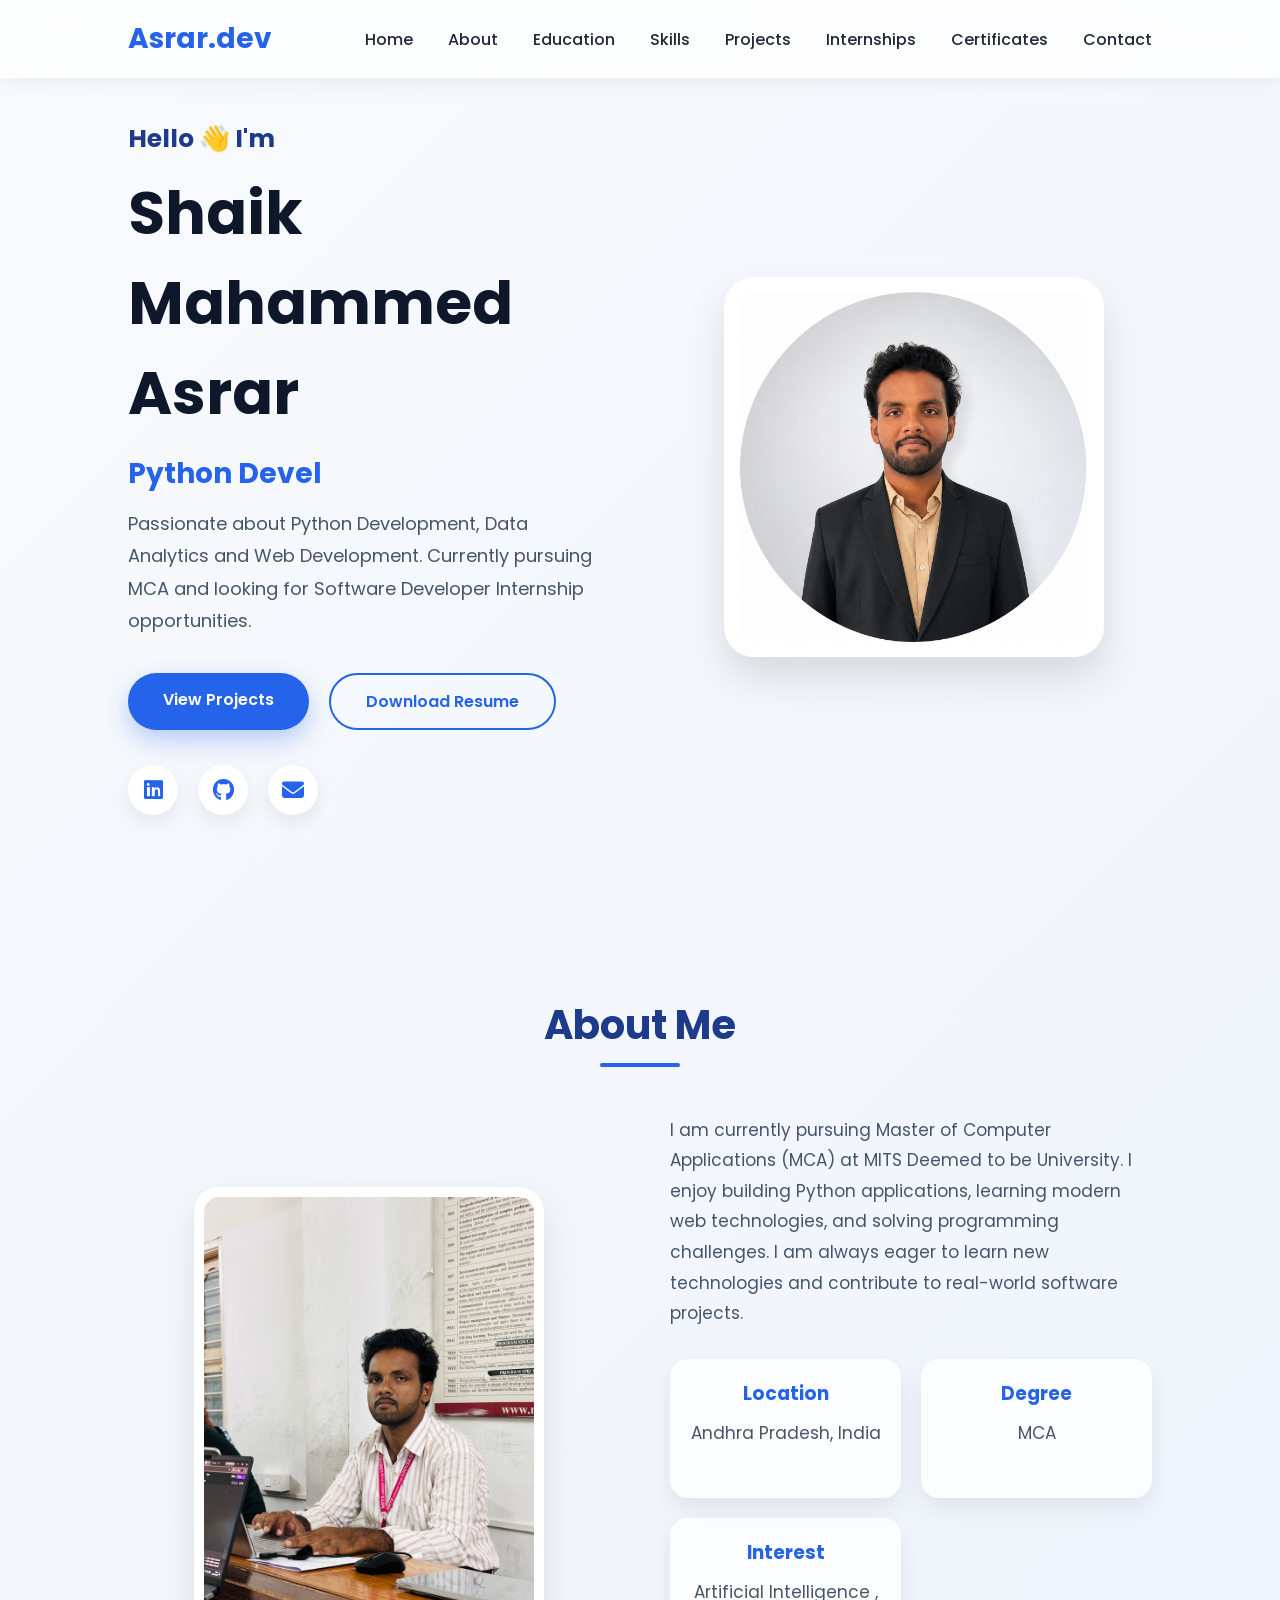
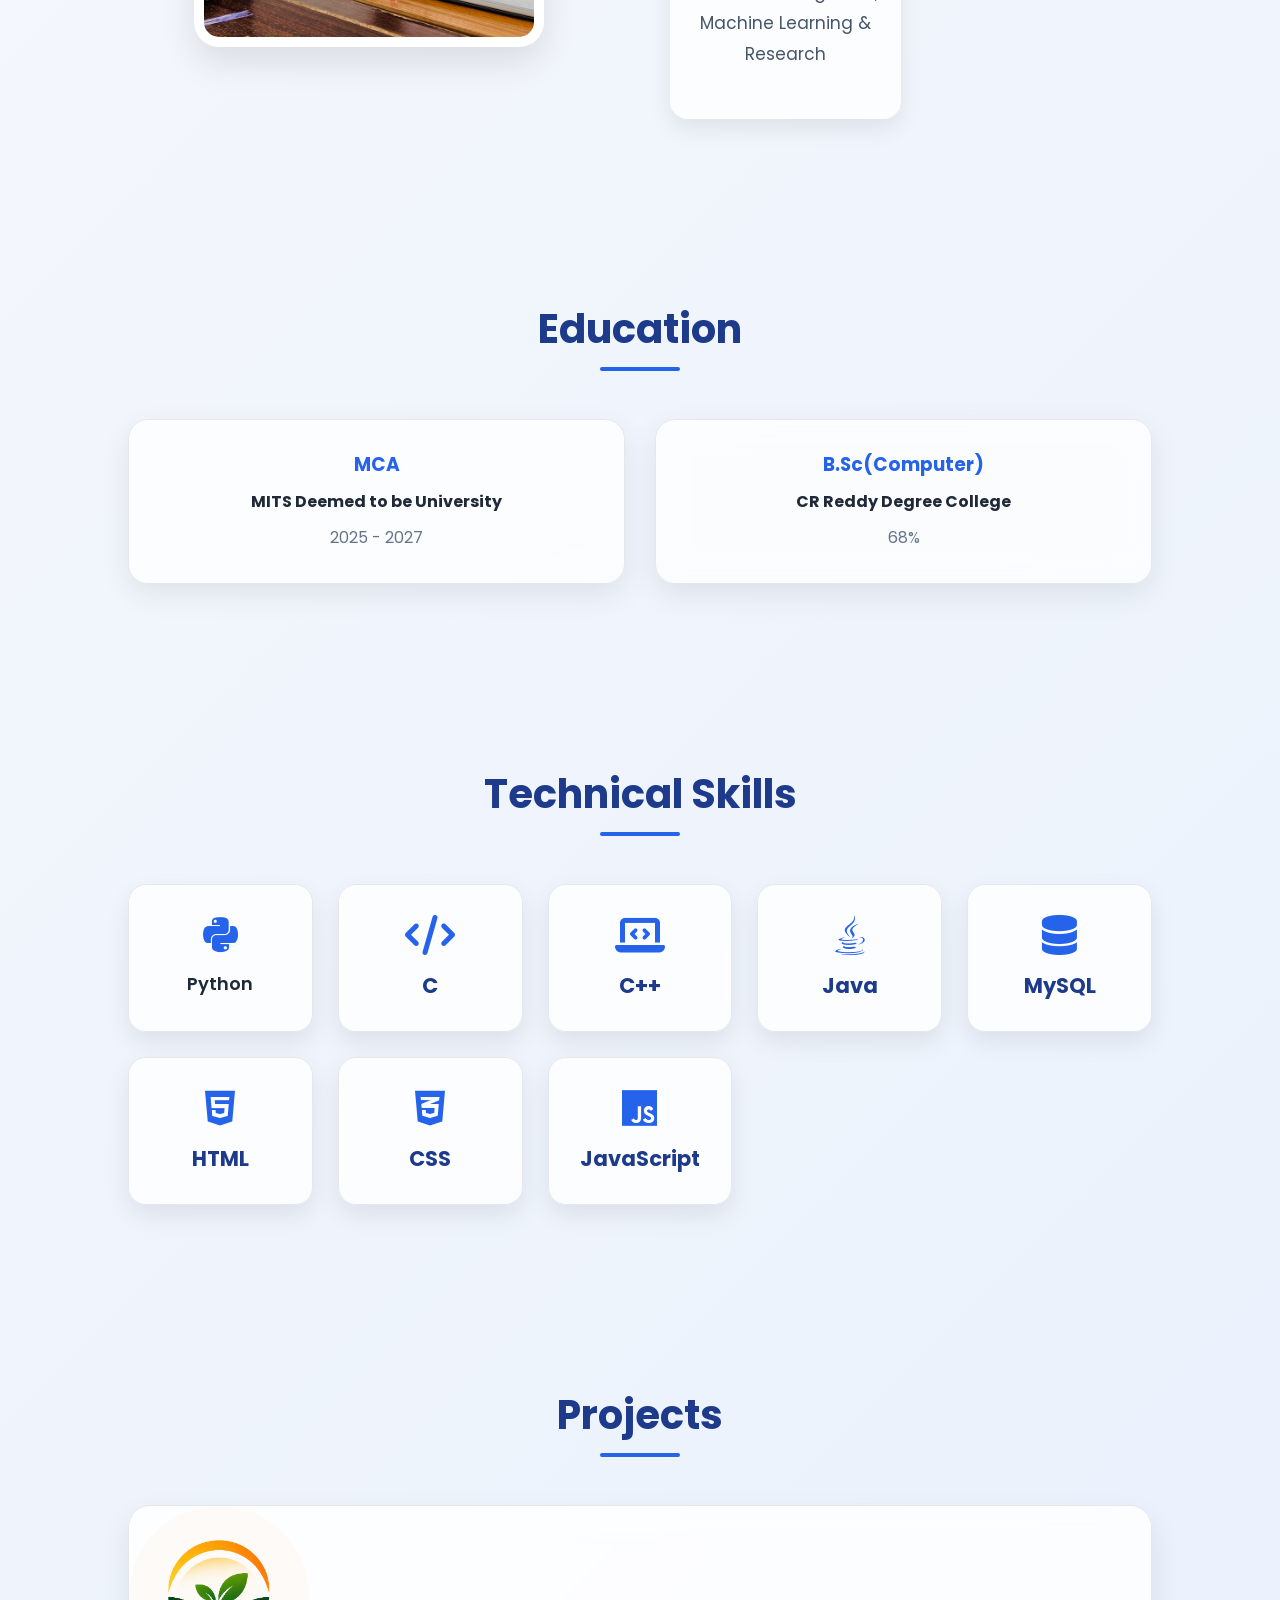
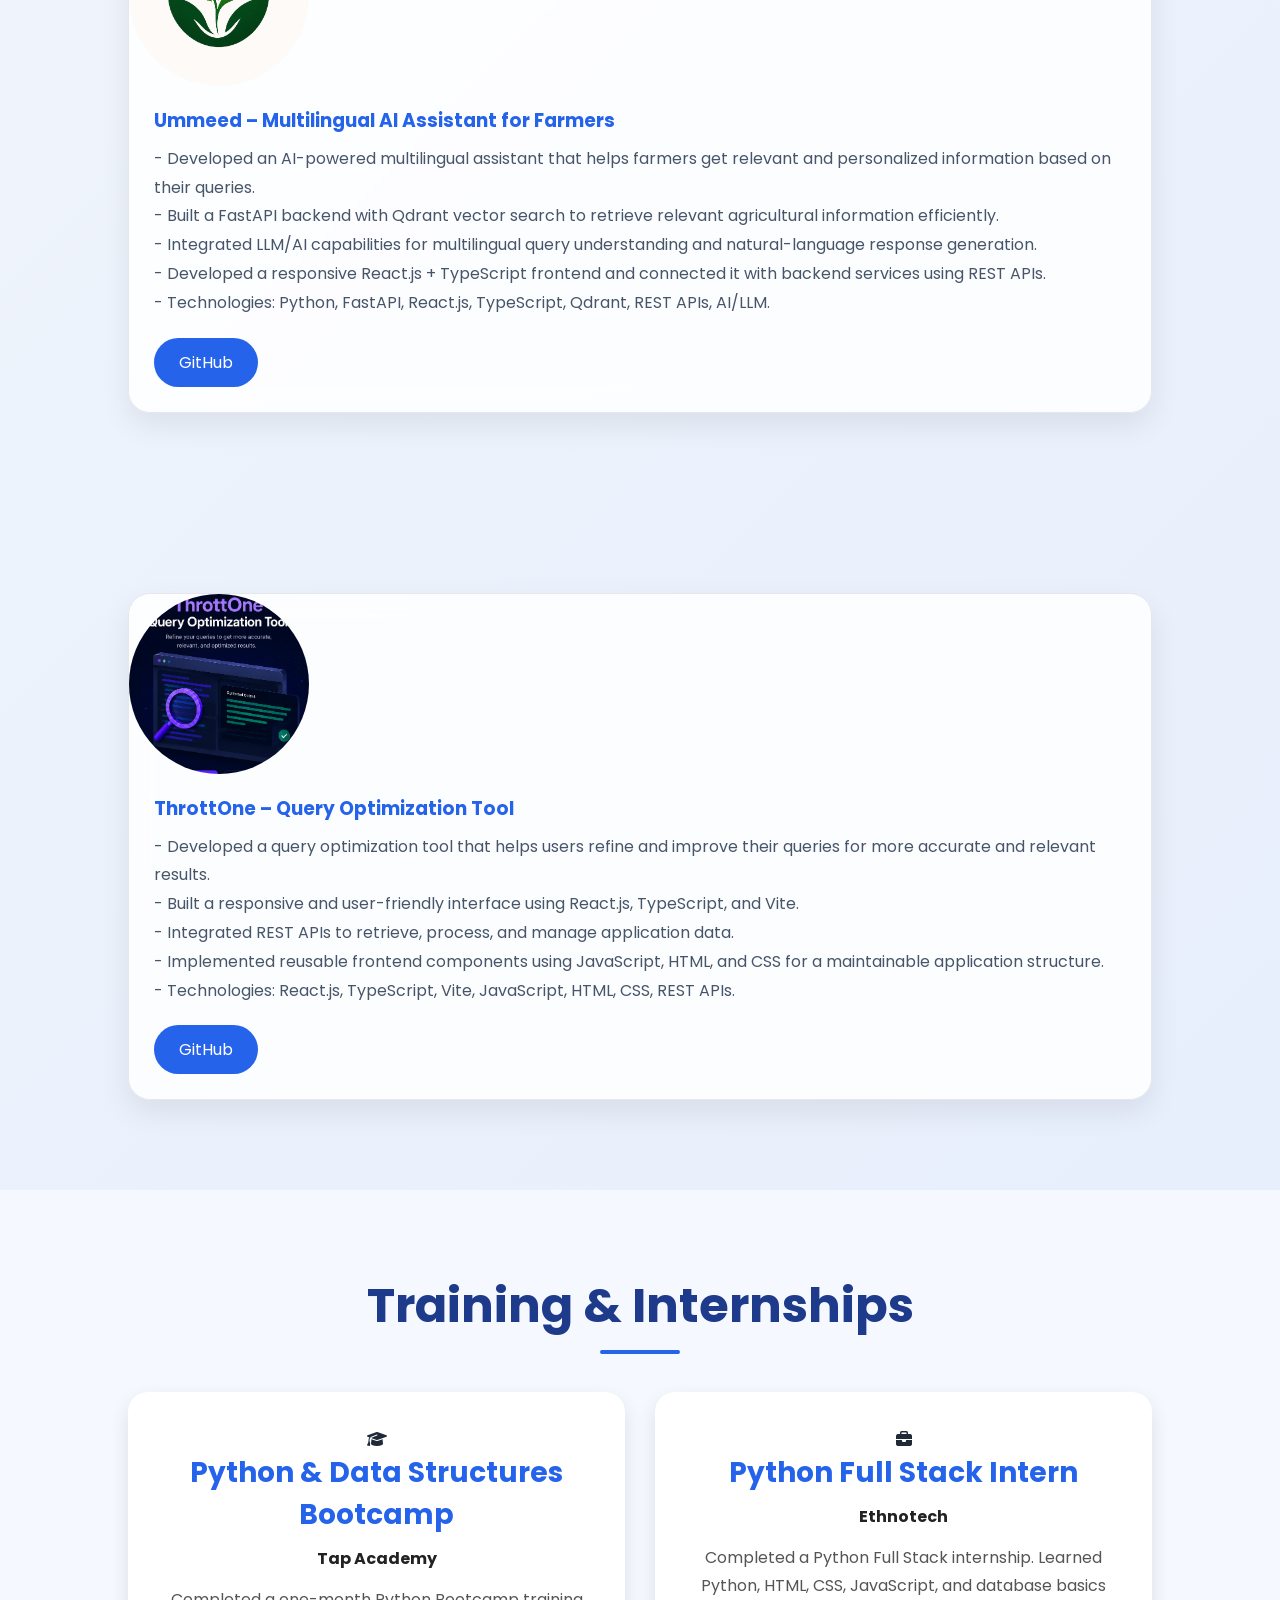
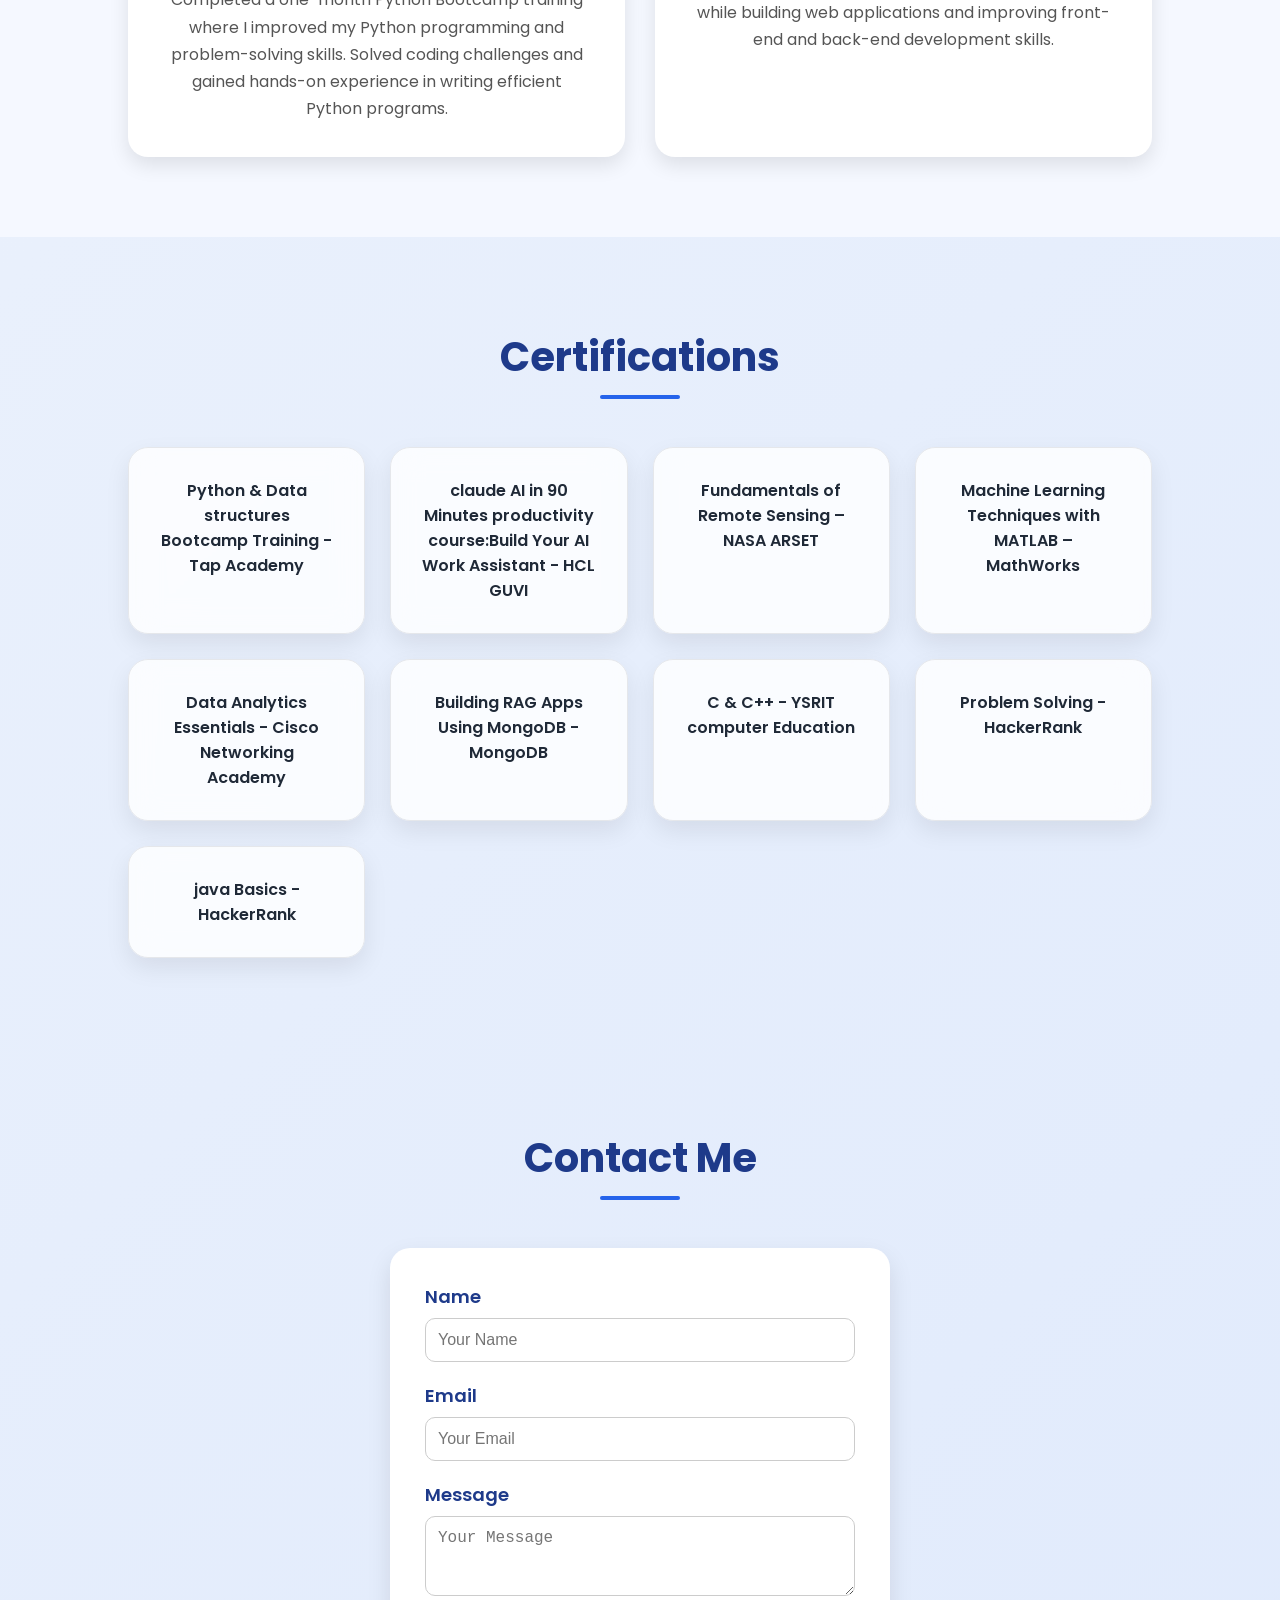
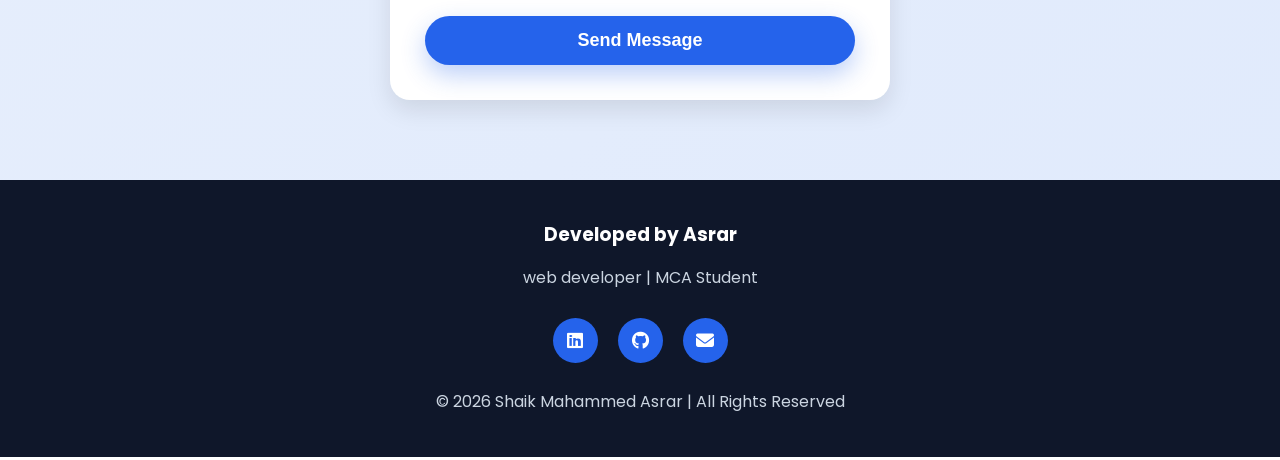
==== index.html @ 89aba40a "Update index.html" ====
<!DOCTYPE html>
<html lang="en">
<head>
    <meta charset="UTF-8">
    <meta name="viewport" content="width=device-width, initial-scale=1.0">
    <title>Shaik Mahammed Asrar | Portfolio</title>

    <!-- CSS -->
    <link rel="stylesheet" href="style.css">

    <!-- Google Font -->
    <link href="https://fonts.googleapis.com/css2?family=Poppins:wght@300;400;500;600;700&display=swap" rel="stylesheet">

    <!-- Font Awesome -->
    <link rel="stylesheet"
          href="https://cdnjs.cloudflare.com/ajax/libs/font-awesome/6.6.0/css/all.min.css">
</head>

<body>

<!-- ================= NAVBAR ================= -->

<header>
    <nav class="navbar">

        <div class="logo">
            Asrar.dev
        </div>

        <ul class="nav-links">

            <li><a href="#home">Home</a></li>

            <li><a href="#about">About</a></li>

            <li><a href="#education">Education</a></li>

            <li><a href="#skills">Skills</a></li>

            <li><a href="#projects">Projects</a></li>

            <li><a href="#Internships">Internships</a></li>

            <li><a href="#certifications">Certificates</a></li>

            <li><a href="#contact">Contact</a></li>

        </ul>

    </nav>
</header>

<!-- ================= HERO ================= -->

<section id="home" class="hero">

<div class="hero-text">

<h4>Hello 👋 I'm</h4>

<h1>Shaik Mahammed Asrar</h1>

<h3>MCA Student | Python Developer | SQL Enthusiast</h3>

<p>

Passionate about Python Development,
Data Analytics and Web Development.

Currently pursuing MCA and looking for
Software Developer Internship opportunities.

</p>

<div class="hero-btn">

<a href="#projects" class="btn">View Projects</a>

<a href="resume.pdf" class="btn2" download>Download Resume</a>

</div>

<div class="social">

<a href="https://www.linkedin.com/in/shaik-mahammed-asrar-b17859396"><i class="fab fa-linkedin"></i></a>

<a href="https://github.com/SASRAR0523"><i class="fab fa-github"></i></a>

<a href="#"><i class="fas fa-envelope"></i></a>

</div>

</div>

<div class="hero-image">

    <img src="MYIMAGE.png" alt="My Profile">

</div>

</section>

<!-- ================= ABOUT ================= -->

<section id="about">

<h2>About Me</h2>

<div class="about-container">

<div class="about-image">

<img src="IMG_2609.jpg" alt="my second image">
</div>

<div class="about-text">

<p>

I am currently pursuing Master of Computer Applications
(MCA) at MITS Deemed to be University.

I enjoy building Python applications,
learning modern web technologies,
and solving programming challenges.

I am always eager to learn new technologies
and contribute to real-world software projects.

</p>

<div class="about-details">

<div>

<h3>Location</h3>

<p>Andhra Pradesh, India</p>

</div>

<div>

<h3>Degree</h3>

<p>MCA</p>

</div>

<div>

<h3>Interest</h3>

<p>Artificial Intelligence , Machine Learning & Research</p>

</div>

</div>

</div>

</div>

</section>

<!-- ================= EDUCATION ================= -->

<section id="education">

<h2>Education</h2>

<div class="timeline">

<div class="timeline-card">

<h3>MCA</h3>

<h4>MITS Deemed to be University</h4>

<p>2025 - 2027</p>

</div>

<div class="timeline-card">

<h3>B.Sc(Computer)</h3>

<h4>CR Reddy Degree College</h4>

<p>68%</p>

</div>

</div>

</section>

<!-- ================= SKILLS ================= -->

<section id="skills">

<h2>Technical Skills</h2>

<div class="skills-container">

<div class="skill-card">
<i class="fab fa-python"></i>
Python
</div>

<div class="skill-card">
    <i class="fas fa-code"></i>
    <h3>C</h3>
</div>

<div class="skill-card">
    <i class="fas fa-laptop-code"></i>
    <h3>C++</h3>
</div>

<div class="skill-card">
    <i class="fab fa-java"></i>
    <h3>Java</h3>
</div>

<div class="skill-card">
    <i class="fas fa-database"></i>
    <h3>MySQL</h3>
</div>


<div class="skill-card">
    <i class="fab fa-html5"></i>
    <h3>HTML</h3>
</div>

<div class="skill-card">
    <i class="fab fa-css3-alt"></i>
    <h3>CSS</h3>
</div>

<div class="skill-card">
    <i class="fab fa-js"></i>
    <h3>JavaScript</h3>
</div>


</div>

</section>

<!-- ================= PROJECTS ================= -->

<section id="projects">

<h2>Projects</h2>

<div class="project-container">

<div class="project-card">

<img src="ummeed logo.png">

<h3> Ummeed – Multilingual AI Assistant for Farmers</h3>

<p>

 - Developed an AI-powered multilingual assistant that helps farmers get relevant and personalized information based on their queries. <br>
 - Built a FastAPI backend with Qdrant vector search to retrieve relevant agricultural information efficiently.<br>
 - Integrated LLM/AI capabilities for multilingual query understanding and natural-language response generation.<br>
 - Developed a responsive React.js + TypeScript frontend and connected it with backend services using REST APIs.<br>
 - Technologies:
 Python, FastAPI, React.js, TypeScript, Qdrant, REST APIs, AI/LLM.

</p>

<a href="#">GitHub</a>

</div>

</div>

</section>

<section>

<div class="project-container">

<div class="project-card">

<img src="project2.png">

<h3> ThrottOne – Query Optimization Tool</h3>

<p>

 - Developed a query optimization tool that helps users refine and improve their queries for more accurate and relevant results.<br>
 - Built a responsive and user-friendly interface using React.js, TypeScript, and Vite.<br>
 - Integrated REST APIs to retrieve, process, and manage application data.<br>
 - Implemented reusable frontend components using JavaScript, HTML, and CSS for a maintainable application structure.<br>
 - Technologies: React.js, TypeScript, Vite, JavaScript, HTML, CSS, REST APIs. 

</p>

<a href="#">GitHub</a>

</div>

</div>

</section>

<!-- ================= Internships ================= -->

<section id="internships" class="section">

    <h2>Training & Internships</h2>

    <div class="internship-container">

        <div class="internship-card">
            <i class="fas fa-graduation-cap"></i>
            <h3>Python & Data Structures Bootcamp</h3>
            <h4>Tap Academy</h4>
            <p>
                Completed a one-month Python Bootcamp training where I improved my
                Python programming and problem-solving skills. Solved coding
                challenges and gained hands-on experience in writing efficient
                Python programs.
            </p>
        </div>

        <div class="internship-card">
            <i class="fas fa-briefcase"></i>
            <h3>Python Full Stack Intern</h3>
            <h4>Ethnotech</h4>
            <p>Completed a Python Full Stack internship. Learned Python,
                HTML, CSS, JavaScript, and database basics while building web
                applications and improving front-end and back-end development
                skills.
            </p>
        </div>

    </div>

</section>

<!-- ================= CERTIFICATES ================= -->

<section id="certifications">

<h2>Certifications</h2>

<div class="certificate-container">

<div class="certificate-card">

Python & Data structures Bootcamp Training - Tap Academy

</div>

<div class="certificate-card">

claude AI in 90 Minutes productivity course:Build Your AI Work Assistant - HCL GUVI

</div>

<div class="certificate-card">

Fundamentals of Remote Sensing – NASA ARSET

</div>

<div class="certificate-card">

Machine Learning Techniques with MATLAB – MathWorks 

</div>

<div class="certificate-card">

Data Analytics Essentials  - Cisco Networking Academy 

</div>

<div class="certificate-card">

Building RAG Apps Using MongoDB - MongoDB

</div>

<div class="certificate-card">

C & C++ - YSRIT computer Education

</div>

<div class="certificate-card">

Problem Solving - HackerRank

</div>

<div class="certificate-card">

java Basics - HackerRank

</div>

</div>

</section>

<!-- ================= CONTACT ================= -->

<section id="contact" class="section">

    <h2>Contact Me</h2>

    <div class="contact-container">

        <form class="contact-form">

            <div class="input-group">
                <label for="name">Name</label>
                <input type="text" id="name" placeholder="Your Name">
            </div>

            <div class="input-group">
                <label for="email">Email</label>
                <input type="email" id="email" placeholder="Your Email">
            </div>

            <div class="input-group">
                <label for="message">Message</label>
                <textarea id="message" rows="3" placeholder="Your Message"></textarea>
            </div>

            <button type="submit" class="btn">Send Message</button>

        </form>

    </div>

</section>

<!-- ================= FOOTER ================= -->

<footer>

<h3>Developed by Asrar</h3>

<p>

web developer | MCA Student

</p>

<div class="footer-social">

<a href="#"><i class="fab fa-linkedin"></i></a>

<a href="#"><i class="fab fa-github"></i></a>

<a href="#"><i class="fas fa-envelope"></i></a>

</div>

<p>

© 2026 All Rights Reserved.

</p>

</footer>

<script src="script.js"></script>

</body>
</html>
---- style.css ----
/* ===================================
   GOOGLE FONT
=================================== */

@import url('https://fonts.googleapis.com/css2?family=Poppins:wght@300;400;500;600;700;800&display=swap');

/* ===================================
   RESET
=================================== */

*{
    margin:0;
    padding:0;
    box-sizing:border-box;
    scroll-behavior:smooth;
}

html{
    scroll-behavior:smooth;
}

body{
    font-family:'Poppins',sans-serif;
    background:linear-gradient(135deg,#F8FAFC,#E0EAFC);
    color:#1F2937;
    overflow-x:hidden;
}

/* Scrollbar */

::-webkit-scrollbar{
    width:10px;
}

::-webkit-scrollbar-track{
    background:#E2E8F0;
}

::-webkit-scrollbar-thumb{
    background:#2563EB;
    border-radius:20px;
}

::-webkit-scrollbar-thumb:hover{
    background:#1D4ED8;
}

/* ===================================
   COMMON
=================================== */

section{
    padding:90px 10%;
}

h1,h2,h3,h4{
    color:#1E3A8A;
}

h2{
    font-size:40px;
    text-align:center;
    margin-bottom:60px;
    position:relative;
}

h2::after{
    content:"";
    width:80px;
    height:4px;
    background:#2563EB;
    position:absolute;
    left:50%;
    transform:translateX(-50%);
    bottom:-12px;
    border-radius:10px;
}

p{
    color:#475569;
    line-height:1.8;
}

img{
    width:100%;
    display:block;
}

/* ===================================
   NAVBAR
=================================== */

header{
    position:fixed;
    top:0;
    width:100%;
    z-index:999;
    backdrop-filter:blur(20px);
    background:rgba(255,255,255,.75);
    box-shadow:0 5px 20px rgba(0,0,0,.05);
}

.navbar{

    display:flex;
    justify-content:space-between;
    align-items:center;
    padding:18px 10%;
}

.logo{

    font-size:28px;
    font-weight:700;
    color:#2563EB;
    cursor:pointer;
}

.nav-links{

    display:flex;
    list-style:none;
    gap:35px;
}

.nav-links li a{

    text-decoration:none;
    color:#1F2937;
    font-weight:500;
    transition:.3s;
    position:relative;
}

.nav-links li a:hover{

    color:#2563EB;
}

.nav-links li a::after{

    content:"";
    position:absolute;
    left:0;
    bottom:-5px;

    width:0%;
    height:2px;

    background:#2563EB;

    transition:.3s;
}

.nav-links li a:hover::after{

    width:100%;
}

/* ===================================
 HERO SECTION
=================================== */

.hero{

    min-height:100vh;

    display:flex;

    justify-content:space-between;

    align-items:center;

    gap:70px;

    padding-top:120px;
    
}

/* LEFT */

.hero-text{

    flex:1;
}

.hero-text h4{

    font-size:25px;

    margin-bottom:10px;
}

.hero-text h1{

    font-size:60px;

    margin-bottom:15px;

    color:#0F172A;
}

.hero-text h3{

    color:#2563EB;

    margin-bottom:25px;

    font-size:28px;

    position: fixed;
    
}

.hero-text p{

    font-size:18px;

    margin-bottom:35px;

    max-width:600px;

    margin-top: 70px;
}

/* BUTTONS */

.hero-btn{

    display:flex;

    gap:20px;

    margin-bottom:35px;
}

.btn{

    display:inline-block;

    padding:14px 35px;

    background:#2563EB;

    color:white;

    text-decoration:none;

    border-radius:50px;

    font-weight:600;

    transition:.3s;

    box-shadow:0 10px 25px rgba(37,99,235,.30);
}

.btn:hover{

    background:#1D4ED8;

    transform:translateY(-4px);
}

.btn2{

    display:inline-block;

    padding:14px 35px;

    border-radius:50px;

    text-decoration:none;

    color:#2563EB;

    border:2px solid #2563EB;

    transition:.3s;

    font-weight:600;
}

.btn2:hover{

    background:#2563EB;

    color:white;
}

/* SOCIAL ICONS */

.social{

    display:flex;

    gap:20px;
}

.social a{

    width:50px;

    height:50px;

    border-radius:50%;

    display:flex;

    justify-content:center;

    align-items:center;

    background:white;

    color:#2563EB;

    text-decoration:none;

    font-size:22px;

    transition:.3s;

    box-shadow:0 8px 20px rgba(0,0,0,.08);
}

.social a:hover{

    background:#2563EB;

    color:white;

    transform:translateY(-6px);
}

/* ===================================
 HERO IMAGE
=================================== */

.hero-image{

    flex:1;

    display:flex;

    justify-content:center;
}

.hero-image img{

    width:380px;

    border-radius:30px;

    background:white;

    padding:15px;

    box-shadow:0 20px 40px rgba(0,0,0,.12);

    transition:.4s;
}

.hero-image img:hover{

    transform:scale(1.03);
}

/* Floating animation */

@keyframes float{

0%{

transform:translateY(0px);
}

50%{

transform:translateY(-15px);
}

100%{

transform:translateY(0px);
}

}

.hero-image img{

animation:float 4s ease-in-out infinite;
}

/* ===================================
 GLASS CARD
=================================== */

.glass{

background:rgba(255,255,255,.65);

backdrop-filter:blur(20px);

border:1px solid rgba(255,255,255,.4);

border-radius:20px;

box-shadow:0 10px 30px rgba(0,0,0,.08);
}

/* ===================================
 ANIMATION
=================================== */

.fade-up{

opacity:0;

transform:translateY(40px);

transition:1s;
}

.fade-up.show{

opacity:1;

transform:translateY(0);
}

/* ===================================
   ABOUT SECTION
=================================== */

.about-container{
    display:flex;
    justify-content:center;
    align-items:center;
    gap:60px;
    flex-wrap:wrap;
}

.about-image{
    flex:1;
    display:flex;
    justify-content:center;
}

.about-image img{
    width:350px;
    border-radius:25px;
    padding:10px;
    background:#fff;
    box-shadow:0 15px 35px rgba(0,0,0,.10);
    transition:.4s;
}

.about-image img:hover{
    transform:scale(1.05);
}

.about-text{
    flex:1;
}

.about-text p{
    font-size:17px;
    margin-bottom:30px;
}

.about-details{
    display:grid;
    grid-template-columns:repeat(auto-fit,minmax(180px,1fr));
    gap:20px;
}

.about-details div{
    background:rgba(255,255,255,.75);
    backdrop-filter:blur(15px);
    padding:20px;
    border-radius:18px;
    text-align:center;
    box-shadow:0 10px 25px rgba(0,0,0,.08);
}

.about-details h3{
    color:#2563EB;
    margin-bottom:10px;
}

/* ===================================
   EDUCATION
=================================== */

.timeline{
    display:grid;
    grid-template-columns:repeat(auto-fit,minmax(280px,1fr));
    gap:30px;
}

.timeline-card{
    background:rgba(255,255,255,.75);
    backdrop-filter:blur(15px);
    border-radius:20px;
    padding:30px;
    text-align:center;
    border:1px solid #E5E7EB;
    box-shadow:0 10px 30px rgba(0,0,0,.08);
    transition:.4s;
}

.timeline-card:hover{
    transform:translateY(-10px);
    box-shadow:0 18px 40px rgba(37,99,235,.20);
}

.timeline-card h3{
    color:#2563EB;
    margin-bottom:10px;
}

.timeline-card h4{
    margin-bottom:10px;
    color:#1F2937;
}

.timeline-card p{
    color:#64748B;
}

/* ===================================
   SKILLS
=================================== */
/* 
.skills-container{
    display:grid;
    grid-template-columns:repeat(auto-fit,minmax(170px,1fr));
    gap:25px;
}

.skill-card{
    background:rgba(255,255,255,.80);
    backdrop-filter:blur(10px);
    border-radius:18px;
    padding:30px 20px;
    text-align:center;
    font-size:18px;
    font-weight:600;
    color:#1F2937;
    border:1px solid #E5E7EB;
    box-shadow:0 10px 25px rgba(0,0,0,.08);
    transition:.35s;
    cursor:pointer;
}

.skill-card i{
    font-size:40px;
    color:#2563EB;
    margin-bottom:15px;
    display:block;
}

.skill-card:hover{
    transform:translateY(-10px);
    background:#2563EB;
    color:#fff;
    box-shadow:0 18px 40px rgba(37,99,235,.30);
}

.skill-card:hover i{
    color:#fff;
} */

.skills-container {
    display: grid;
    grid-template-columns: repeat(auto-fit, minmax(170px, 1fr));
    gap: 25px;
}

.skill-card {
    background: rgba(255, 255, 255, 0.80);
    backdrop-filter: blur(10px);
    border-radius: 18px;
    padding: 30px 20px;
    text-align: center;
    font-size: 18px;
    font-weight: 600;
    color: #1F2937;
    border: 1px solid #E5E7EB;
    box-shadow: 0 10px 25px rgba(0, 0, 0, 0.08);
    transition: 0.35s;
    cursor: pointer;
}

.skill-card i {
    font-size: 40px;
    color: #2563EB;
    margin-bottom: 15px;
    display: block;
}

.skill-card:hover {
    transform: translateY(-10px);
    background: #FFFFFF;
    color: #1F2937;
    box-shadow: 0 18px 40px rgba(0, 0, 0, 0.15);
}

.skill-card:hover i {
    color: #2563EB;
}

/* ===================================
   PROJECTS
=================================== */

.project-container{
    display:grid;
    grid-template-columns:repeat(auto-fit,minmax(340px,1fr));
    gap:35px;
}

.project-card{
    background:rgba(255,255,255,.85);
    backdrop-filter:blur(15px);
    border-radius:22px;
    overflow:hidden;
    border:1px solid #E5E7EB;
    box-shadow:0 12px 30px rgba(0,0,0,.08);
    transition:.4s;
}

/* .project-card {
    display: flex;
    align-items: center;
    gap: 20px;
} */

.project-card:hover{
    transform:translateY(-12px);
    box-shadow:0 20px 45px rgba(37,99,235,.22);
}
/* 
.project-card img{
     order: 2;
    width: 120px;
    height: 100px;
    object-fit: cover;
    border-radius: 50px;} */

.project-card img {
    width: 180px;
    height: 180px;
    object-fit: cover;
    border-radius: 50%;
}

.project-card h3{
    color:#2563EB;
    padding:20px 25px 10px;
}

.project-card p{
    padding:0 25px 20px;
    color:#475569;
}

.project-card a{
    display:inline-block;
    margin:0 25px 25px;
    padding:12px 25px;
    text-decoration:none;
    background:#2563EB;
    color:#fff;
    border-radius:50px;
    transition:.3s;
}

.project-card a:hover{
    background:#1D4ED8;
}

/* ===================================
   SECTION ANIMATION
=================================== */

.about-container,
.timeline,
.skills-container,
.project-container{
    animation:fadeIn 1s ease;
}

@keyframes fadeIn{
    from{
        opacity:0;
        transform:translateY(30px);
    }
    to{
        opacity:1;
        transform:translateY(0);
    }
}

/* ===================================
   CERTIFICATIONS
=================================== */
/* 
.certificate-container{
    display:grid;
    grid-template-columns:repeat(auto-fit,minmax(220px,1fr));
    gap:25px;
}

.certificate-card{
    background:rgba(255,255,255,.80);
    backdrop-filter:blur(15px);
    border:1px solid #E5E7EB;
    border-radius:20px;
    padding:30px;
    text-align:center;
    font-weight:600;
    color:#1F2937;
    box-shadow:0 10px 25px rgba(0,0,0,.08);
    transition:.35s;
}

.certificate-card:hover{
    transform:translateY(-10px);
    color:#fff;
    box-shadow:0 18px 40px rgba(37,99,235,.25);
} */

.certificate-container {
    display: grid;
    grid-template-columns: repeat(auto-fit, minmax(220px, 1fr));
    gap: 25px;
}

.certificate-card {
    background: rgba(255, 255, 255, 0.80);
    backdrop-filter: blur(15px);
    border: 1px solid #E5E7EB;
    border-radius: 20px;
    padding: 30px;
    text-align: center;
    font-weight: 600;
    color: #1F2937;
    box-shadow: 0 10px 25px rgba(0, 0, 0, 0.08);
    transition: 0.35s;
}

.certificate-card:hover {
    transform: translateY(-10px);
    background: #FFFFFF;
    color: #1F2937;
    box-shadow: 0 18px 40px rgba(0, 0, 0, 0.15);
}


/* ===================================
   ACHIEVEMENTS
=================================== */

/* Internship Section */

#internships{
    padding:80px 10%;
    background:#f5f8ff;
}

#internships h2{
    text-align:center;
    font-size:48px;
    color:#1e3a8a;
    margin-bottom:50px;
}

.internship-container{
    display:flex;
    justify-content:space-between;
    gap:30px;
    flex-wrap:wrap;
}

.internship-card{
    flex:1;
    min-width:350px;
    background:#fff;
    padding:35px;
    border-radius:20px;
    text-align:center;
    box-shadow:0 8px 20px rgba(0,0,0,.1);
    transition:.3s;
}

.internship-card:hover{
    transform:translateY(-10px);
    box-shadow:0 15px 30px rgba(37,99,235,.25);
}

.internship-card h3{
    color:#2563eb;
    font-size:28px;
    margin-bottom:10px;
}

.internship-card h4{
    color:#222;
    margin-bottom:15px;
}

.internship-card p{
    color:#555;
    line-height:1.7;
}

/* ===================================
   CONTACT
=================================== */

/* Contact Section */

#contact{
    padding:80px 10%;
}

.contact-container{
    display:flex;
    justify-content:center;
    align-items:center;
}

.contact-form{
    width:100%;
    max-width:500px;
    background:#ffffff;
    padding:35px;
    border-radius:20px;
    box-shadow:0 10px 25px rgba(0,0,0,.1);
}

.input-group{
    display:flex;
    flex-direction:column;
    margin-bottom:20px;
}

.input-group label{
    font-size:18px;
    font-weight:600;
    margin-bottom:8px;
    color:#1e3a8a;
}

.input-group input,
.input-group textarea{
    width:100%;
    padding:12px;
    border:1px solid #ccc;
    border-radius:10px;
    font-size:16px;
    outline:none;
}

.input-group input:focus,
.input-group textarea:focus{
    border-color:#2563eb;
}

.contact-form .btn{
    width:100%;
    padding:14px;
    border:none;
    border-radius:30px;
    background:#2563eb;
    color:#fff;
    font-size:18px;
    cursor:pointer;
    transition:.3s;
}

.contact-form .btn:hover{
    background:#1d4ed8;
}

/* ===================================
   FOOTER
=================================== */

footer{
    background:#0F172A;
    color:white;
    text-align:center;
    padding:40px 20px;
}

footer h3{
    color:#fff;
    margin-bottom:15px;
}

footer p{
    color:#CBD5E1;
}

.footer-social{
    margin:25px 0;
}

.footer-social a{
    display:inline-flex;
    justify-content:center;
    align-items:center;
    width:45px;
    height:45px;
    margin:0 8px;
    border-radius:50%;
    background:#2563EB;
    color:#fff;
    text-decoration:none;
    font-size:18px;
    transition:.3s;
}

.footer-social a:hover{
    background:#fff;
    color:#2563EB;
    transform:translateY(-5px);
}

/* ===================================
   SCROLL TO TOP
=================================== */

.top-btn{
    position:fixed;
    bottom:30px;
    right:30px;
    width:50px;
    height:50px;
    background:#2563EB;
    color:#fff;
    border-radius:50%;
    display:flex;
    justify-content:center;
    align-items:center;
    text-decoration:none;
    font-size:20px;
    box-shadow:0 10px 25px rgba(37,99,235,.25);
    transition:.3s;
}

.top-btn:hover{
    background:#1D4ED8;
    transform:translateY(-5px);
}

/* ===================================
   ANIMATIONS
=================================== */

/* @keyframes fadeUp{
    from{
        opacity:0;
        transform:translateY(40px);
    }
    to{
        opacity:1;
        transform:translateY(0);
    }
}

section{
    animation:fadeUp 1s ease;
} */

/* ===================================
   RESPONSIVE
=================================== */

@media(max-width:992px){

.hero{
    flex-direction:column-reverse;
    text-align:center;
}

.hero-text h1{
    font-size:48px;
}

.hero-image img{
    width:320px;
}

.hero-btn{
    justify-content:center;
}

.social{
    justify-content:center;
}

.about-container{
    flex-direction:column;
}

}

@media(max-width:768px){

.navbar{
    flex-direction:column;
    gap:20px;
}

.nav-links{
    flex-wrap:wrap;
    justify-content:center;
    gap:18px;
}

section{
    padding:70px 7%;
}

h2{
    font-size:32px;
}

.hero-text h1{
    font-size:40px;
}

.hero-text h3{
    font-size:22px;
}

.hero-text p{
    font-size:16px;
}

.project-container,
.skills-container,
.timeline,
.certificate-container,
.achievement-container{
    grid-template-columns:1fr;
}

}

@media(max-width:480px){

.hero-image img{
    width:250px;
}

.hero-btn{
    flex-direction:column;
}

.btn,
.btn2{
    width:100%;
    text-align:center;
}

.logo{
    font-size:22px;
}

.nav-links{
    gap:12px;
}

}

/* ===================================
   SELECTION
=================================== */

::selection{
    background:#2563EB;
    color:white;
}
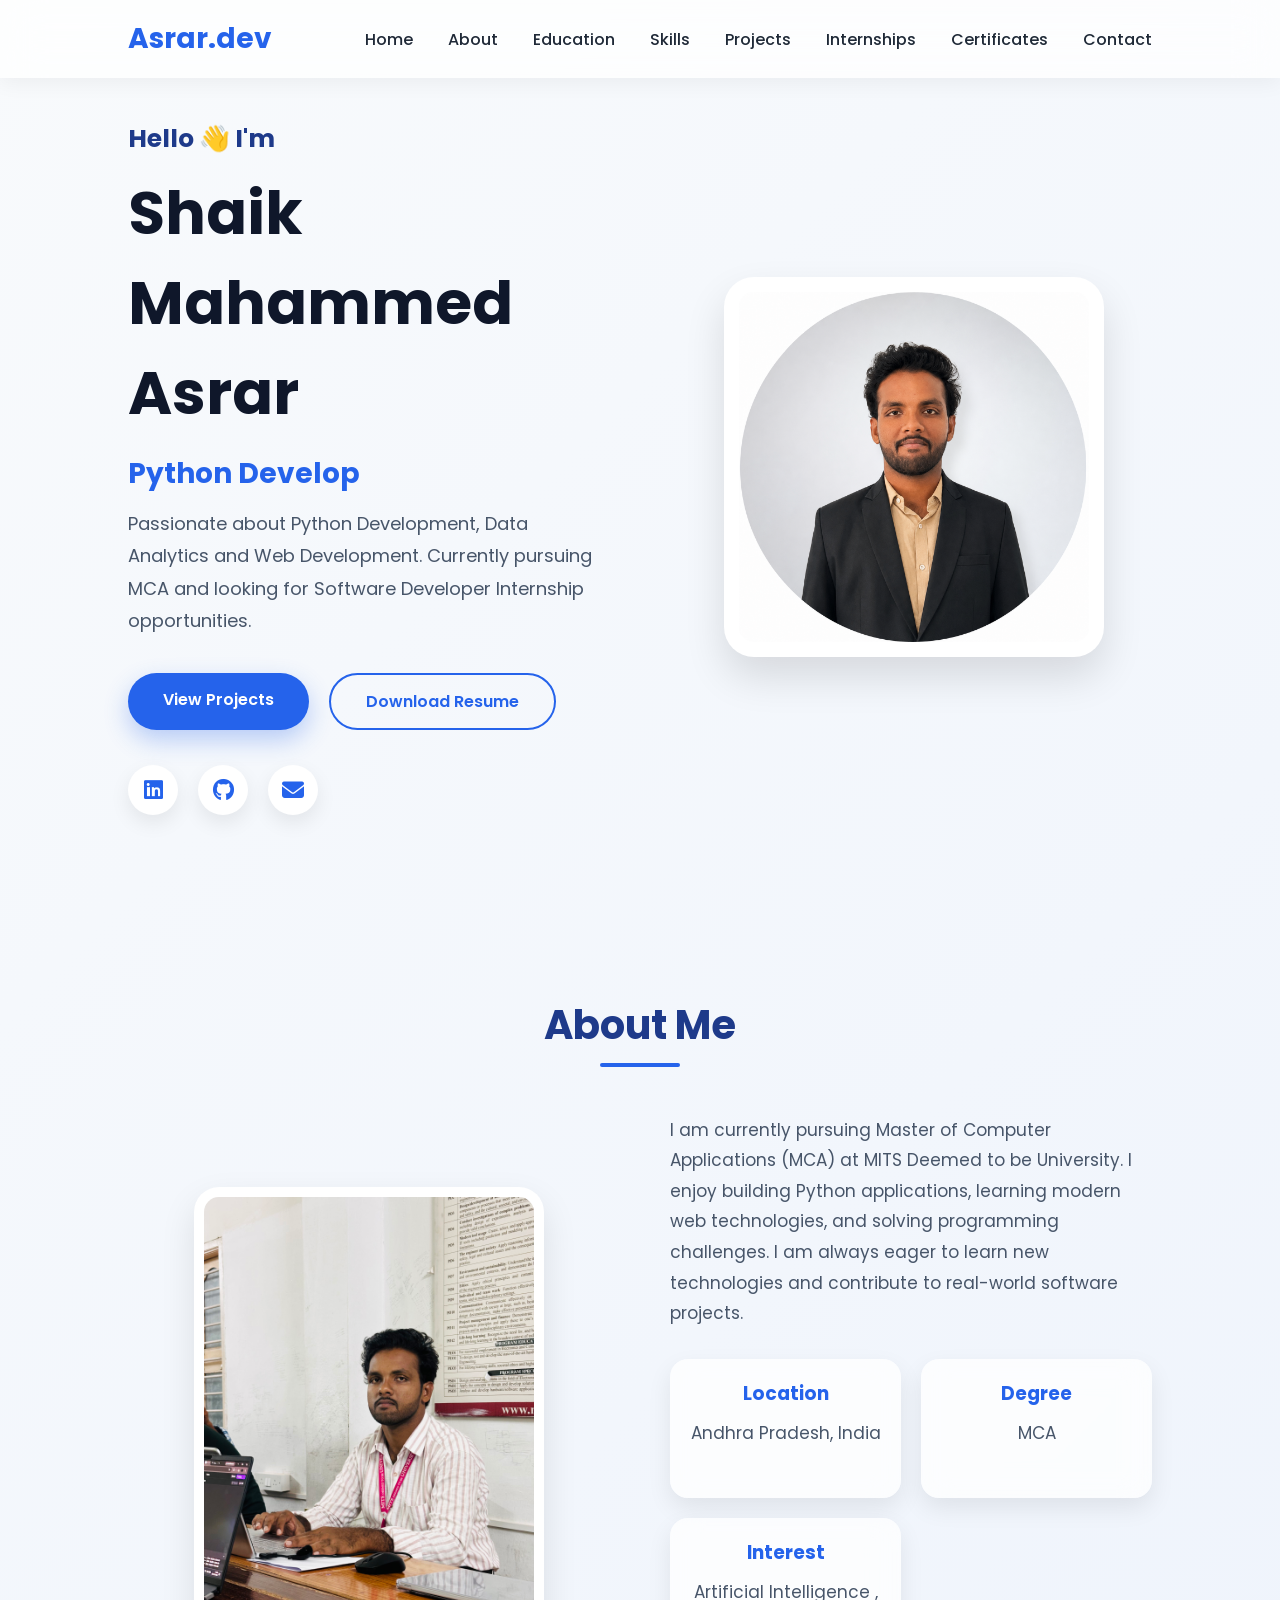
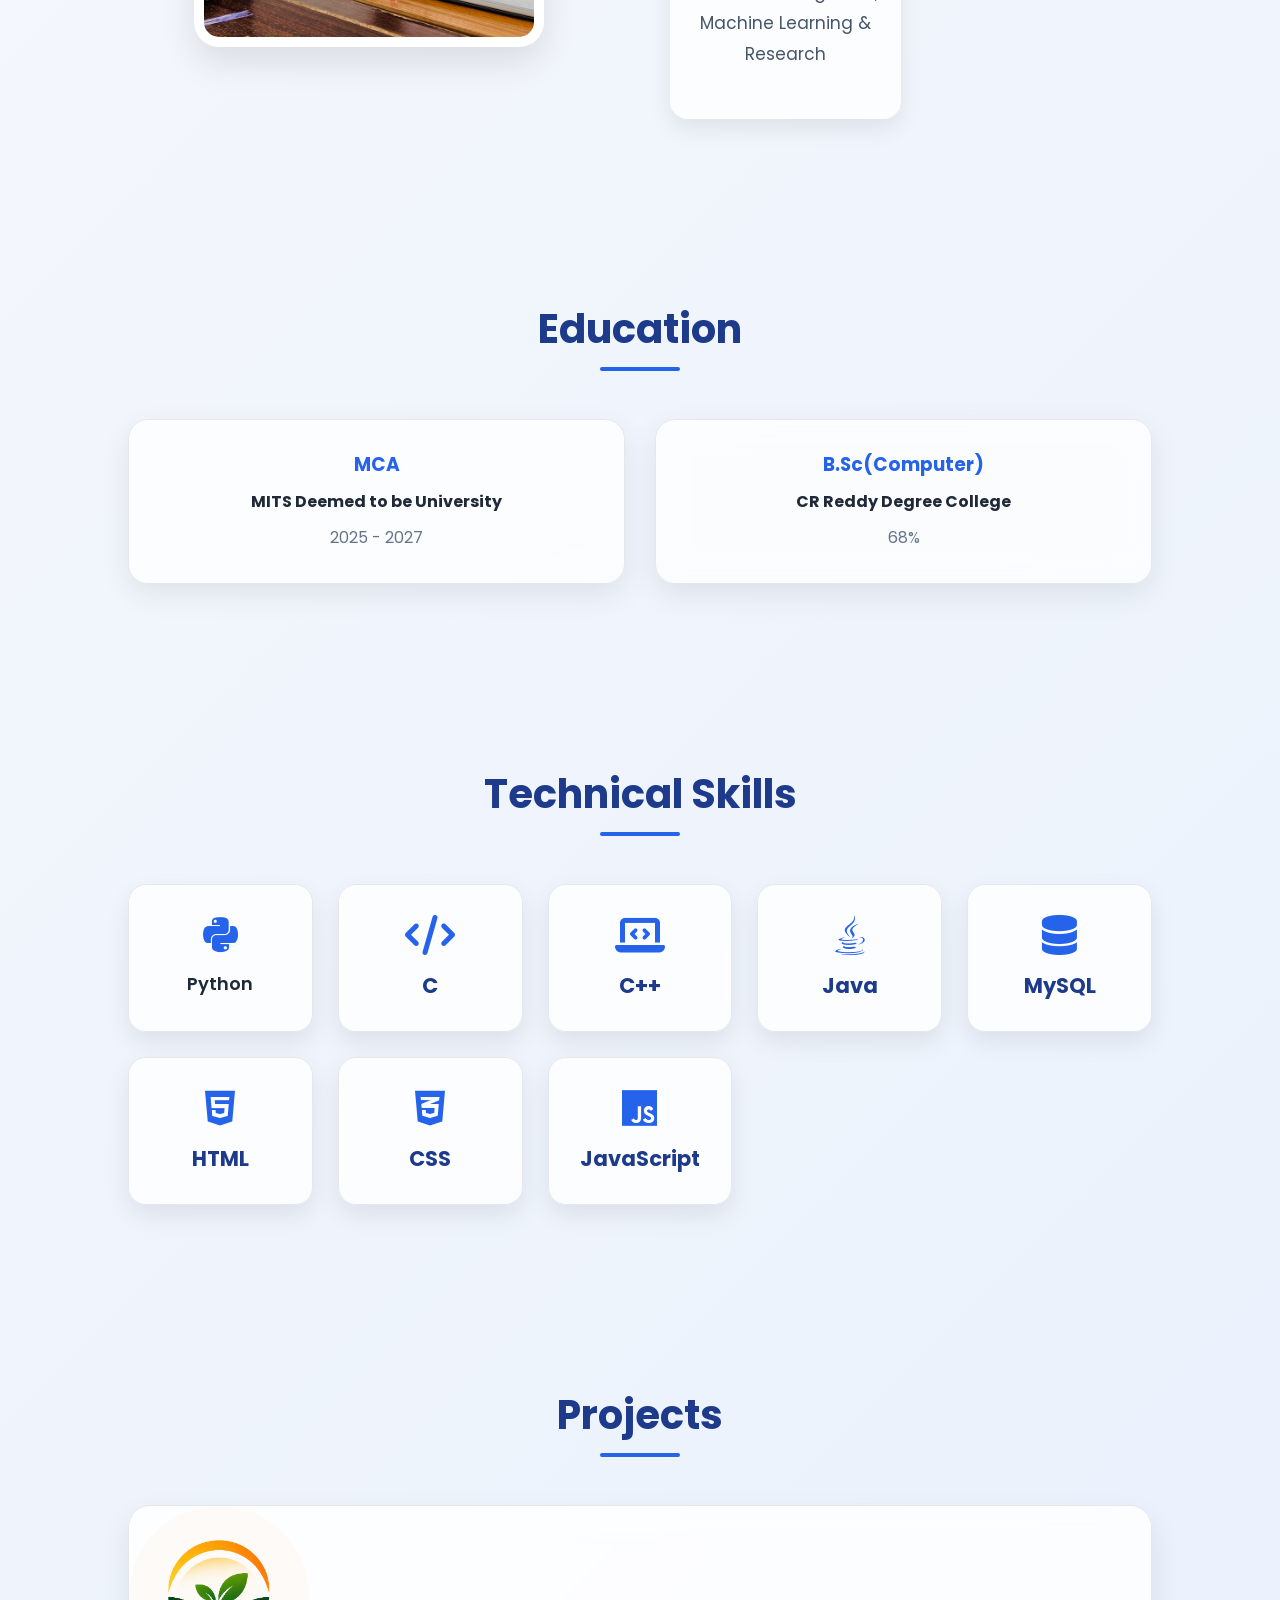
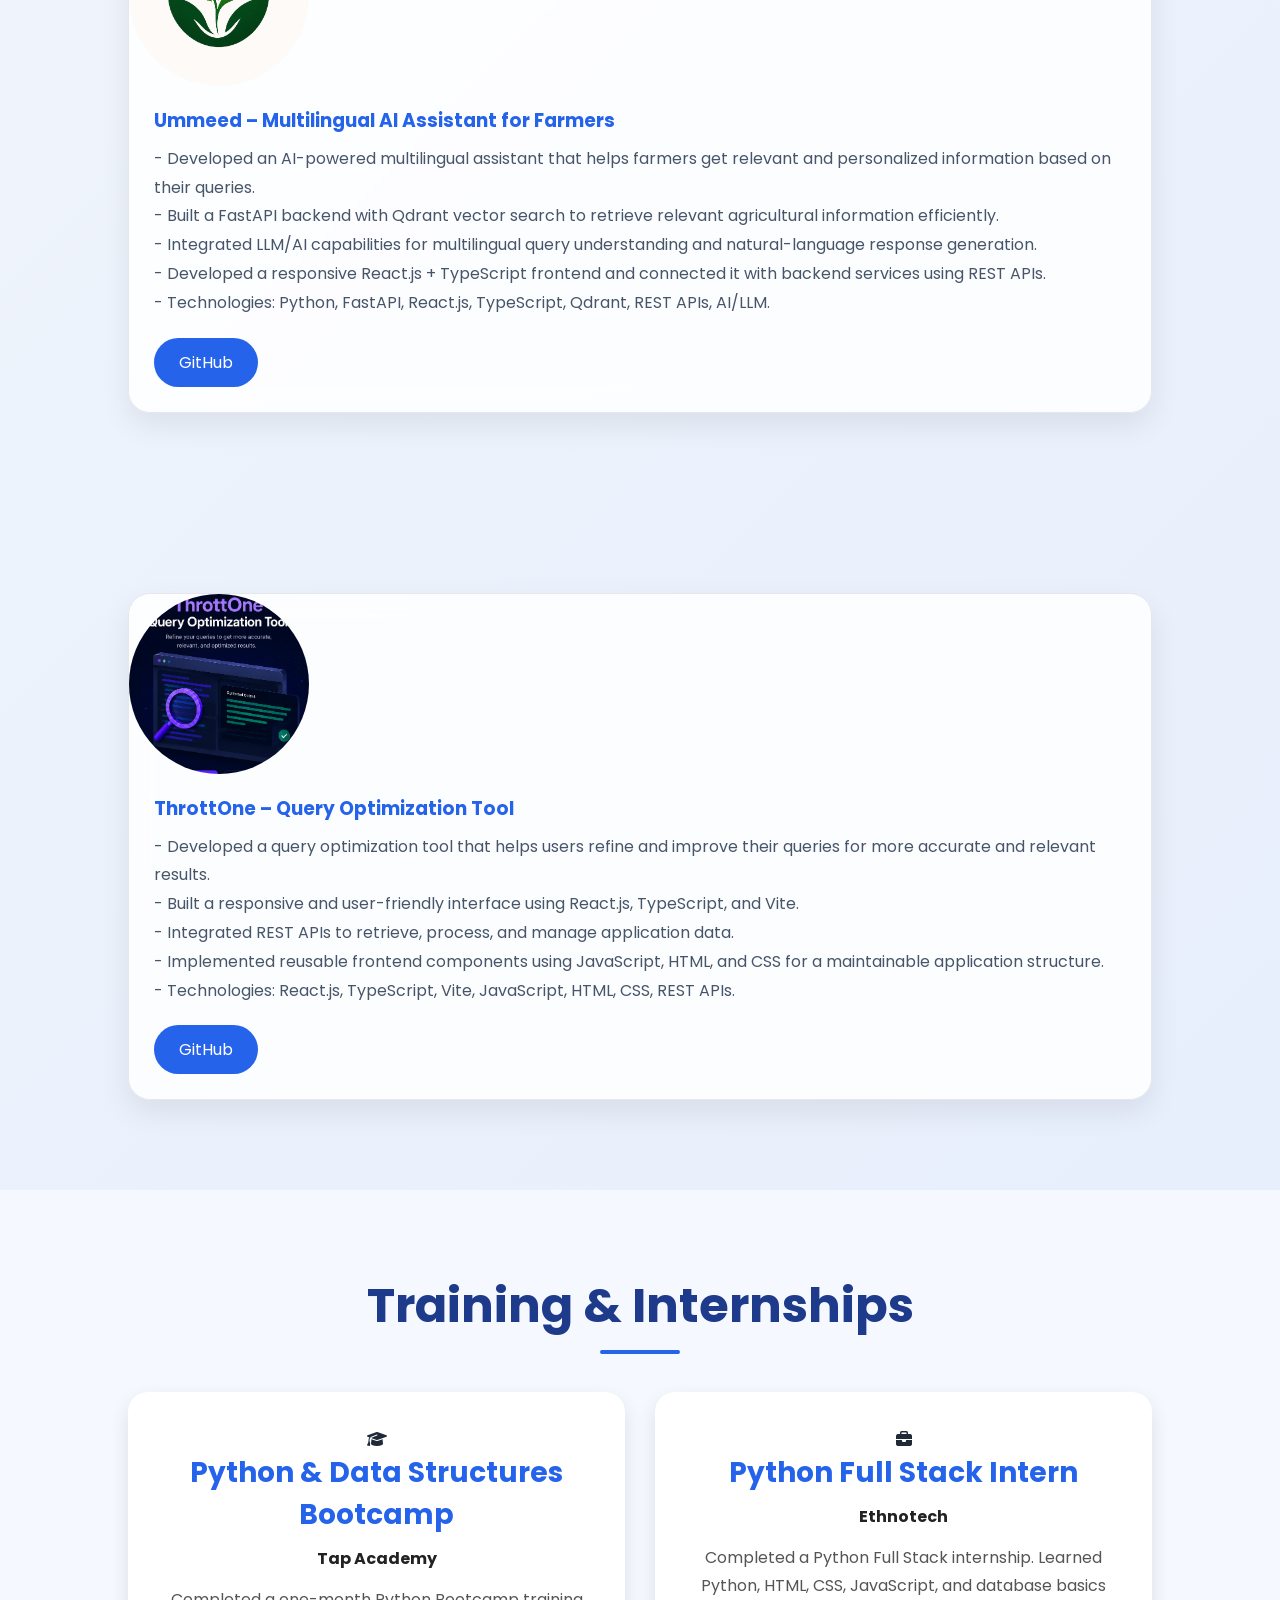
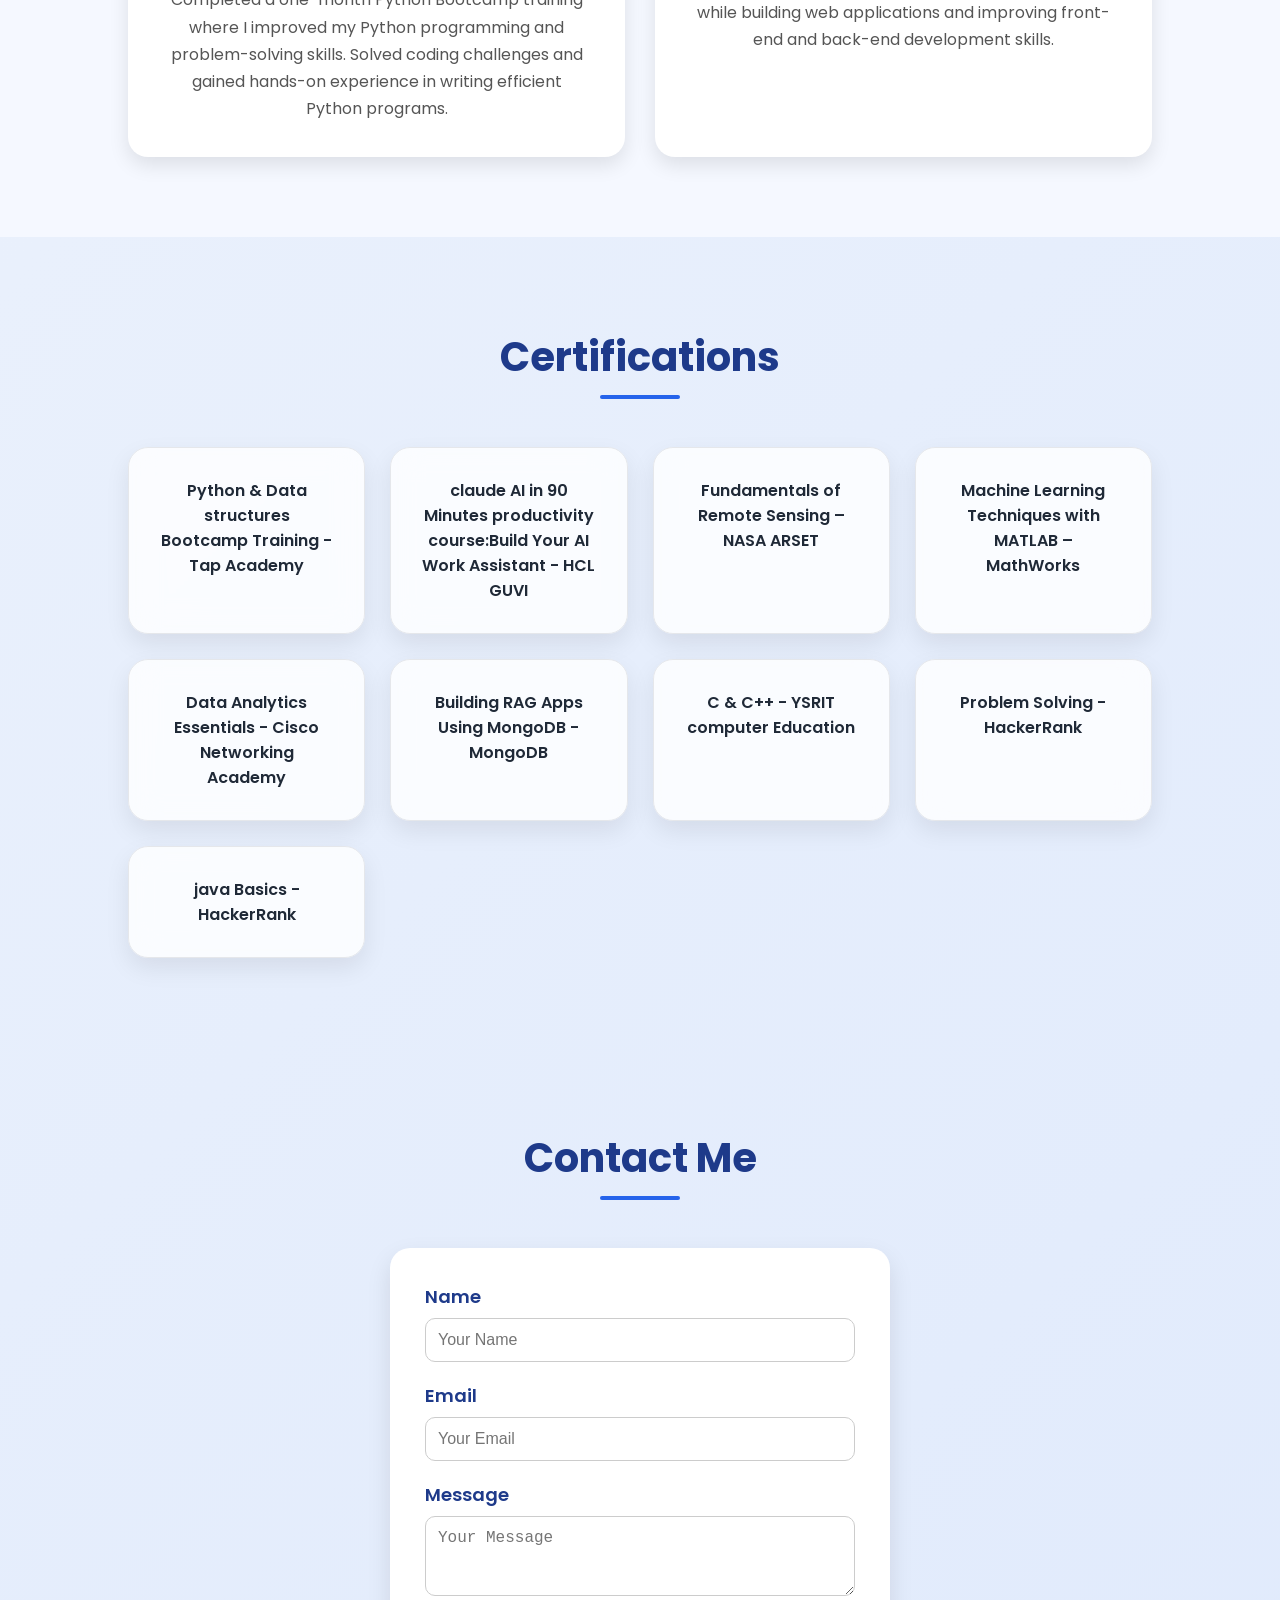
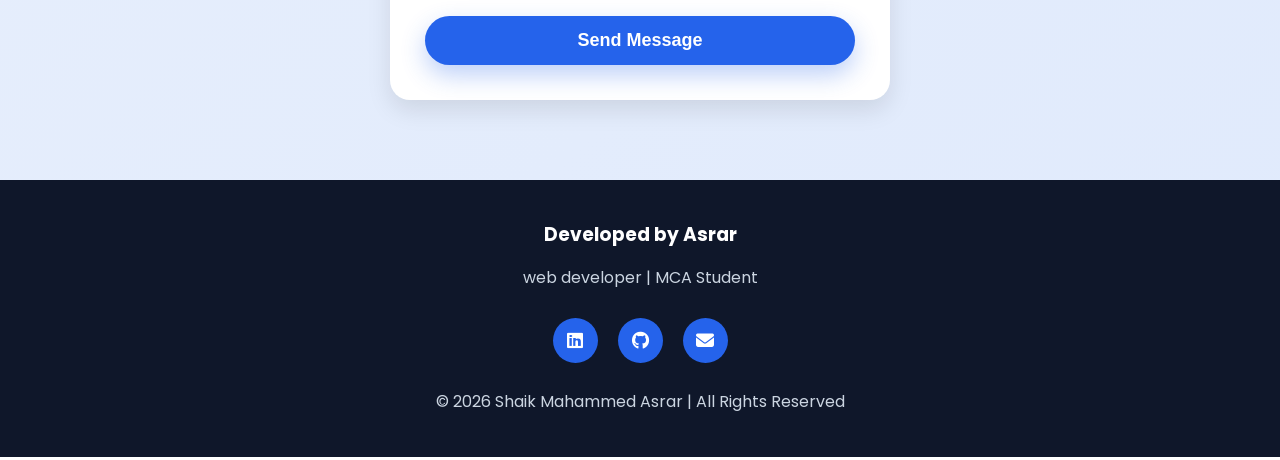
==== commit 60b3d240: "Update index.html" ====
--- a/index.html
+++ b/index.html
@@ -458,9 +458,9 @@
 
 <div class="footer-social">
 
-<a href="#"><i class="fab fa-linkedin"></i></a>
-
-<a href="#"><i class="fab fa-github"></i></a>
+<a href="https://www.linkedin.com/in/shaik-mahammed-asrar-b17859396"><i class="fab fa-linkedin"></i></a>
+
+<a href="https://github.com/SASRAR0523"><i class="fab fa-github"></i></a>
 
 <a href="#"><i class="fas fa-envelope"></i></a>
 
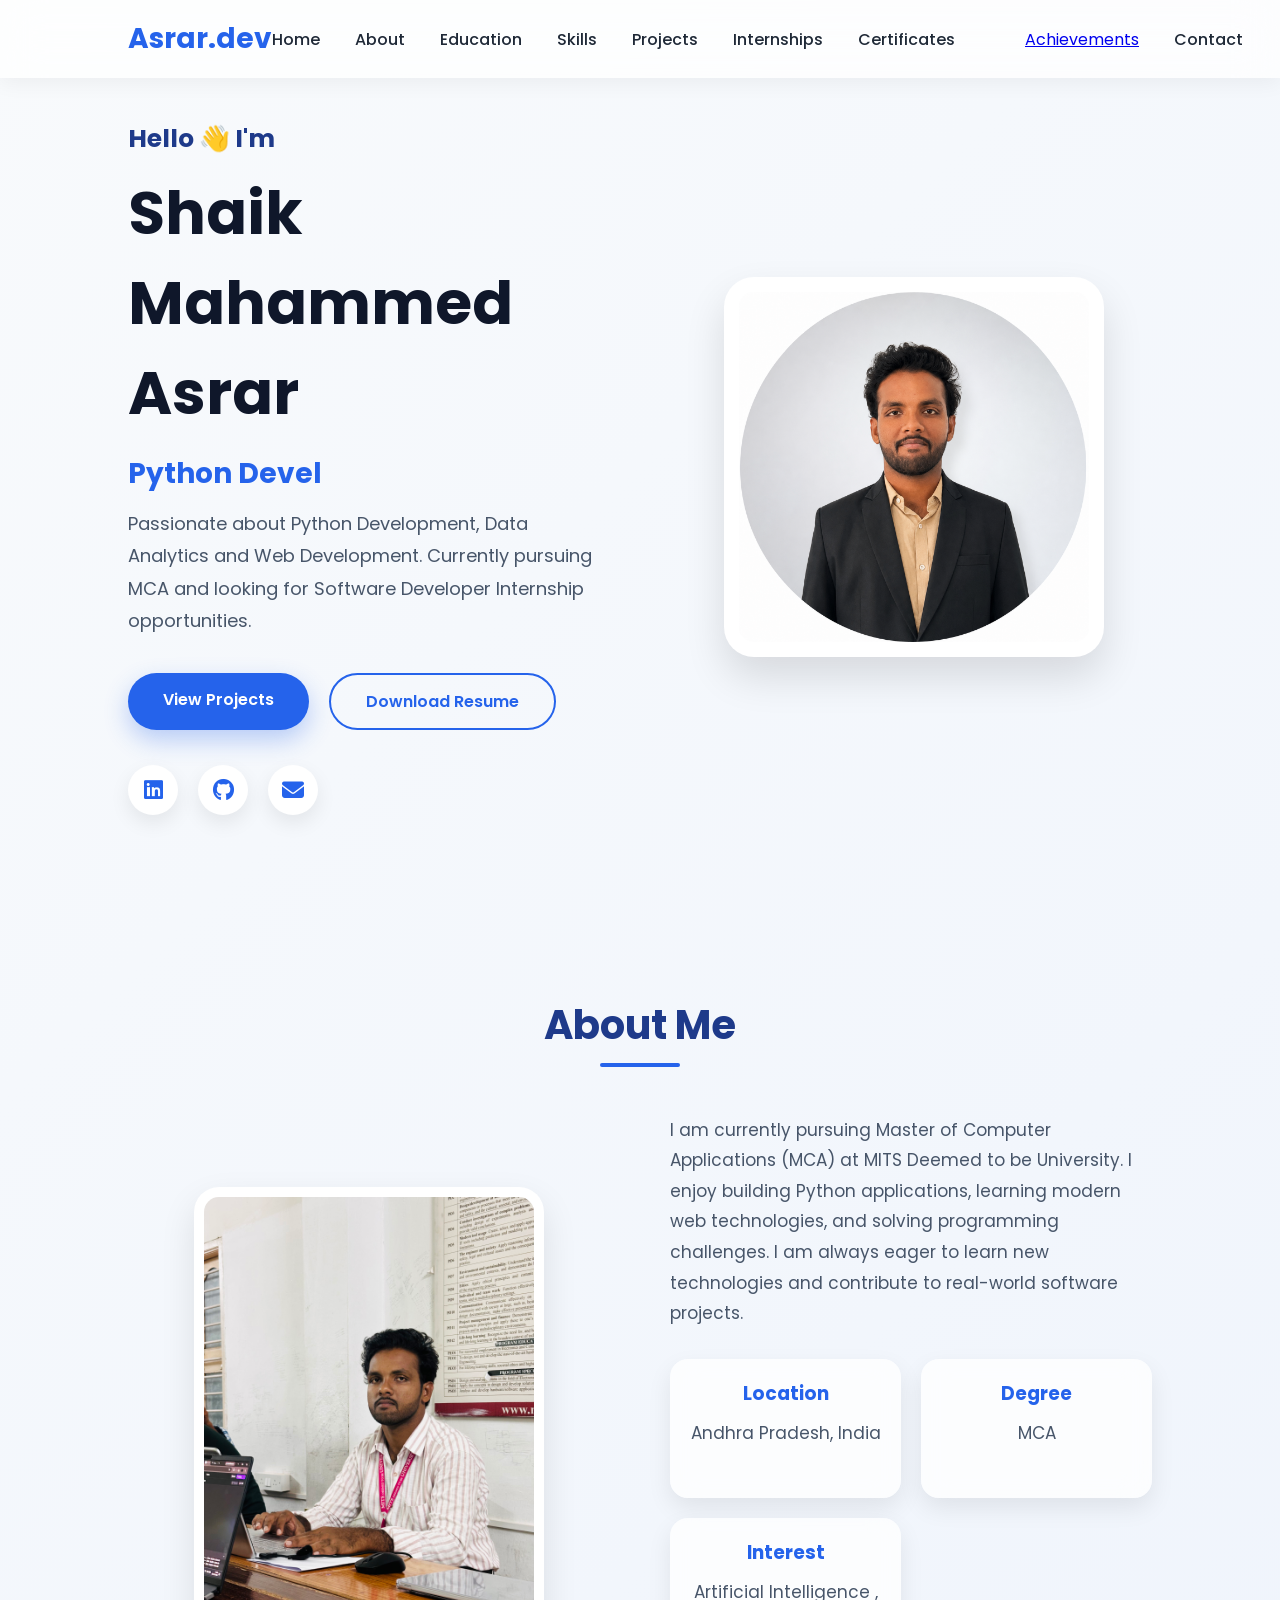
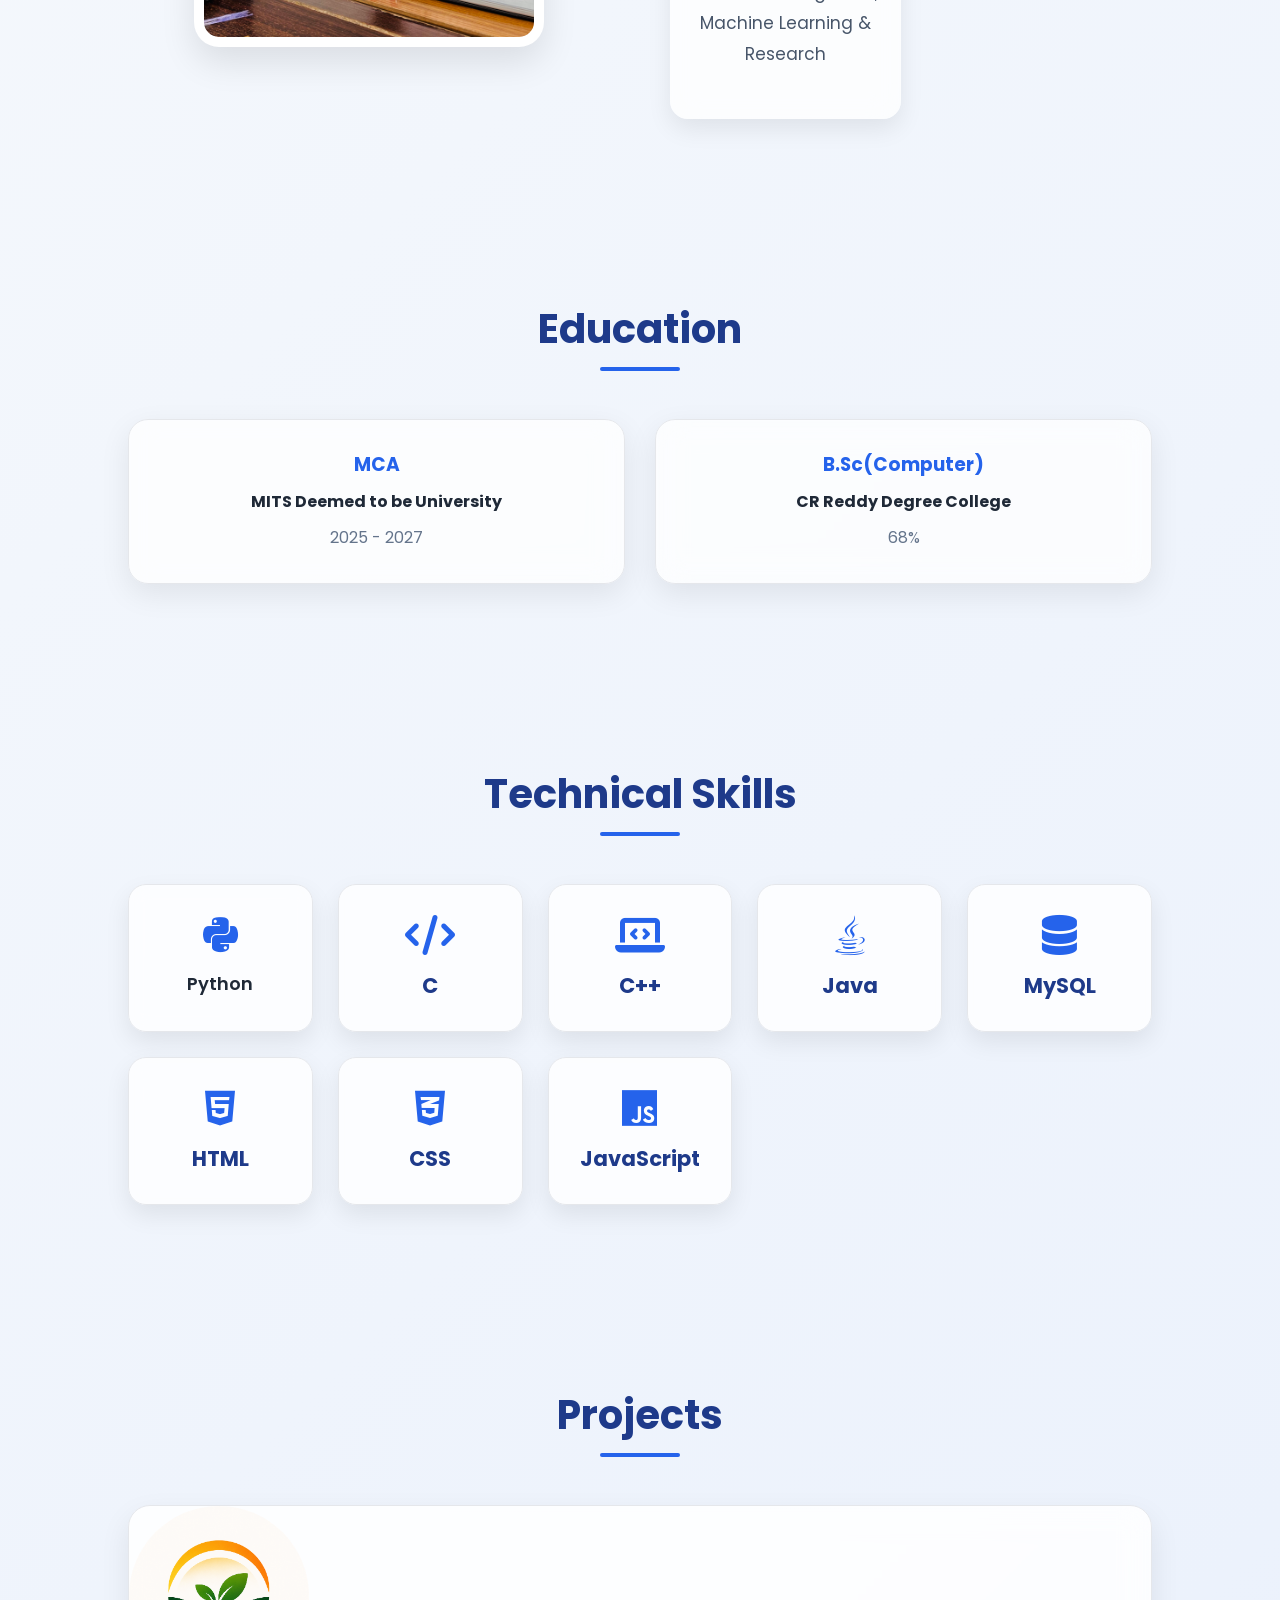
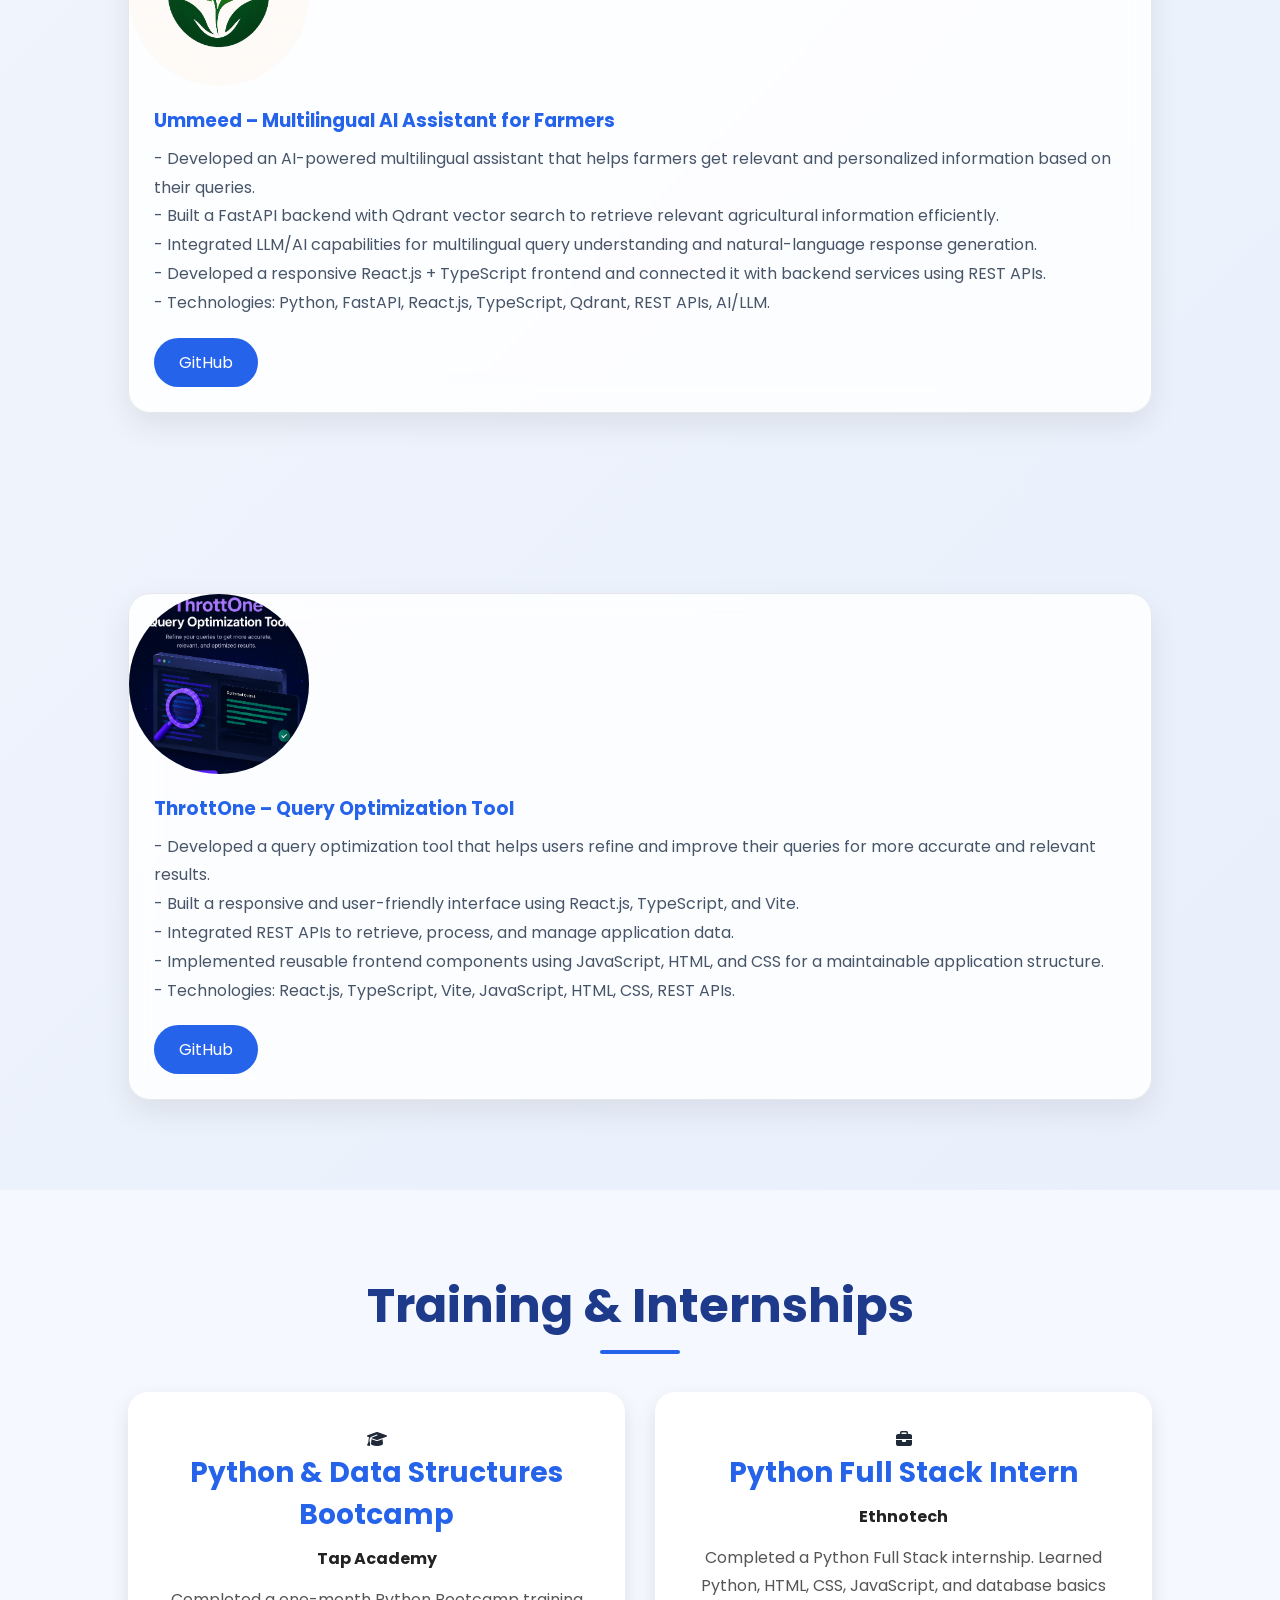
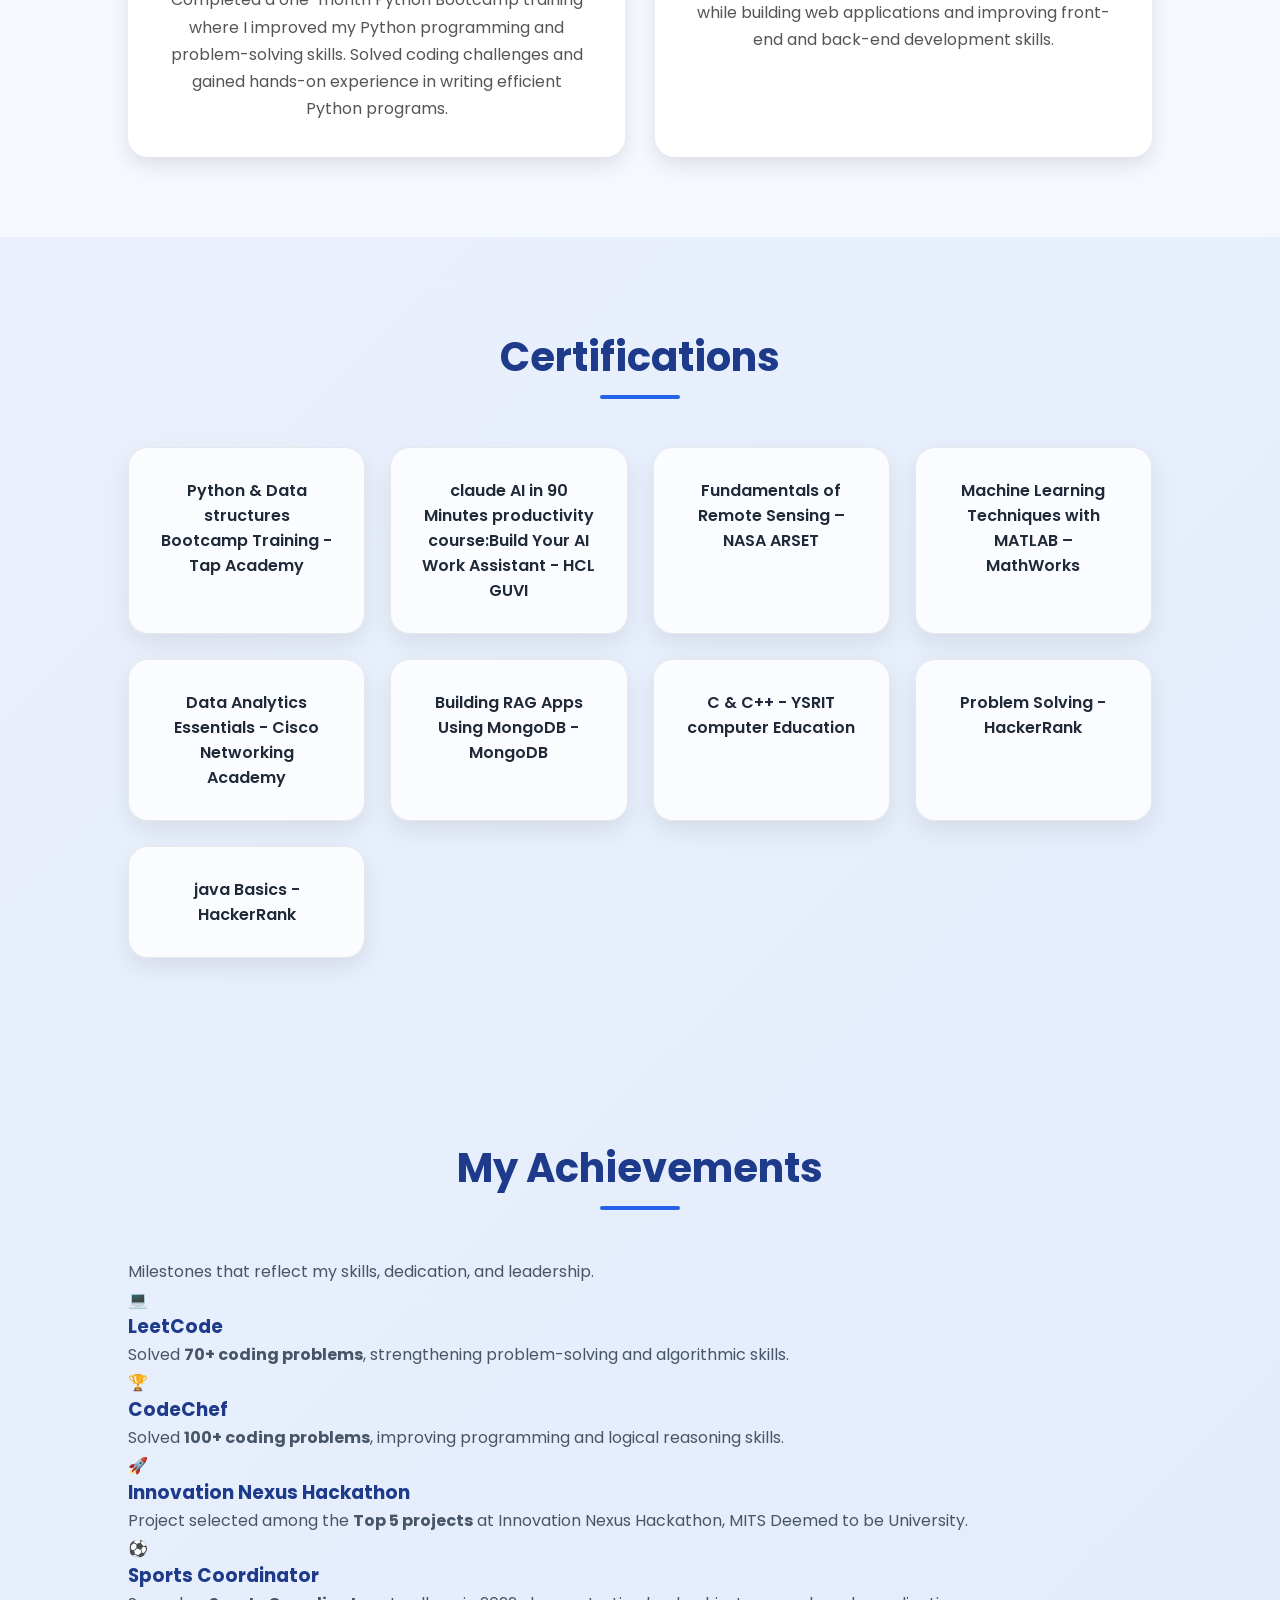
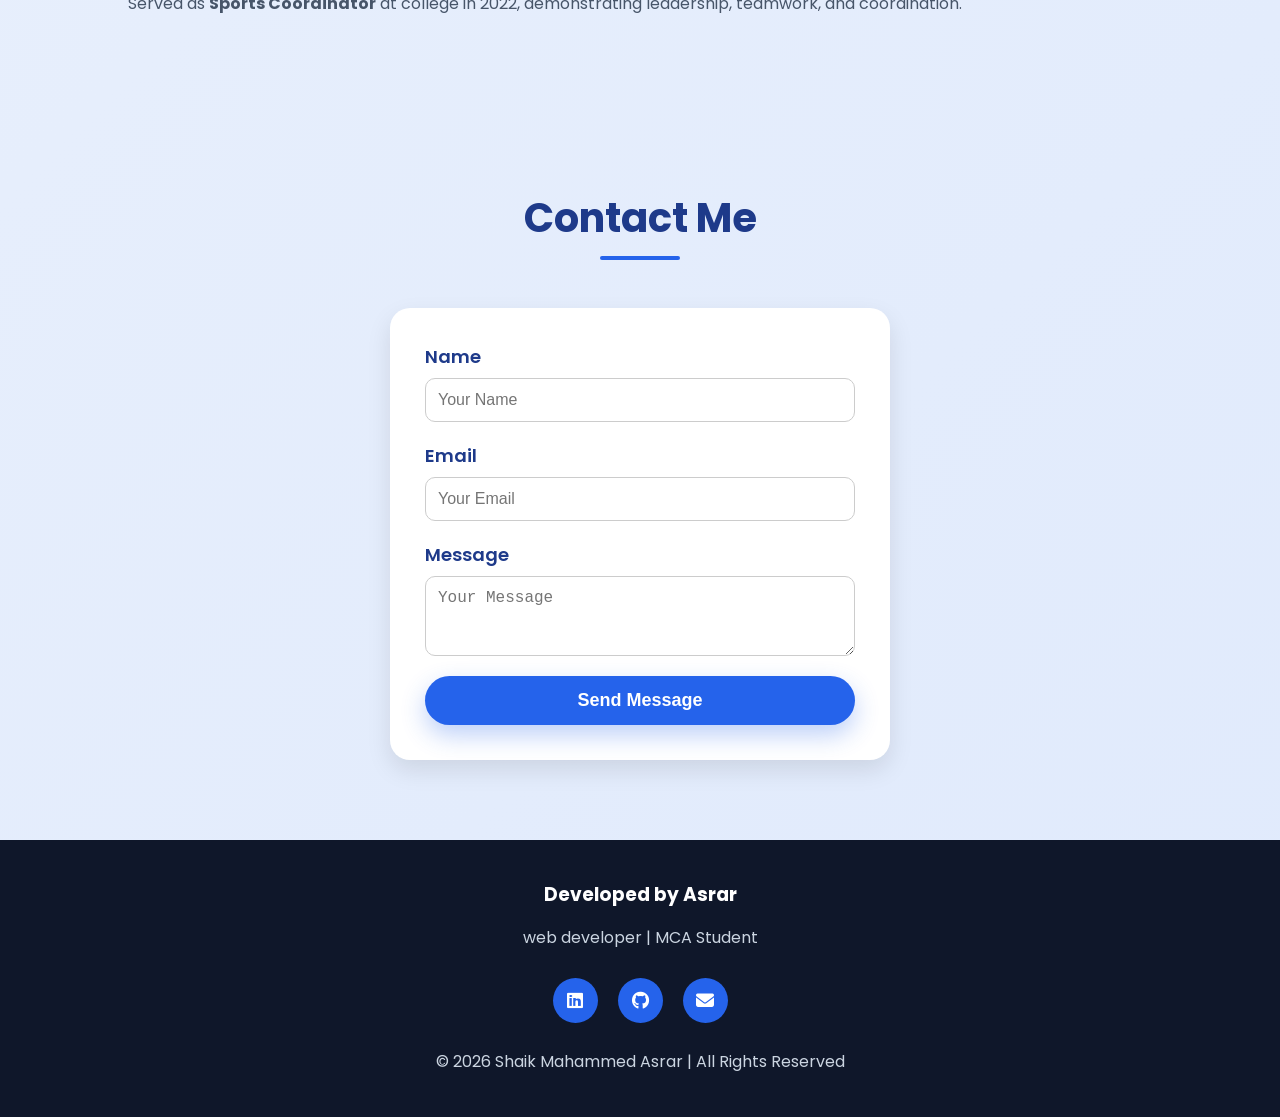
==== commit 0a89aae0: "Update index.html with new content and structure" ====
--- a/index.html
+++ b/index.html
@@ -42,6 +42,8 @@
             <li><a href="#Internships">Internships</a></li>
 
             <li><a href="#certifications">Certificates</a></li>
+
+            <li></li><a href="#achievements">Achievements</a></li>
 
             <li><a href="#contact">Contact</a></li>
 
@@ -411,6 +413,21 @@
 
 </section>
 
+<!-- Achievements Section --> 
+    <section id="achievements" class="achievements-section"> 
+        <div class="container">
+            <h2>My Achievements</h2> 
+            <p class="section-subtitle"> Milestones that reflect my skills, dedication, and leadership. </p> 
+            <div class="achievements-grid"> 
+                <!-- LeetCode --> 
+                <div class="achievement-card"> <div class="achievement-icon">💻</div> 
+                    <h3>LeetCode</h3> <p> Solved <strong>70+ coding problems</strong>, strengthening problem-solving and algorithmic skills. </p> 
+                    </div> <!-- CodeChef --> <div class="achievement-card"> <div class="achievement-icon">🏆</div> 
+                        <h3>CodeChef</h3> <p> Solved <strong>100+ coding problems</strong>, improving programming and logical reasoning skills. 
+                        </p> </div> <!-- Innovation Nexus Hackathon --> <div class="achievement-card"> <div class="achievement-icon">🚀</div>
+                            <h3>Innovation Nexus Hackathon</h3> <p> Project selected among the <strong>Top 5 projects</strong> at Innovation Nexus Hackathon, MITS Deemed to be University. </p>
+                   </div> <!-- Sports Coordinator --> <div class="achievement-card"> <div class="achievement-icon">⚽
+                   </div> <h3>Sports Coordinator</h3> <p> Served as <strong>Sports Coordinator</strong> at college in 2022, demonstrating leadership, teamwork, and coordination. </p> </div> </div> </div> </section>
 <!-- ================= CONTACT ================= -->
 
 <section id="contact" class="section">
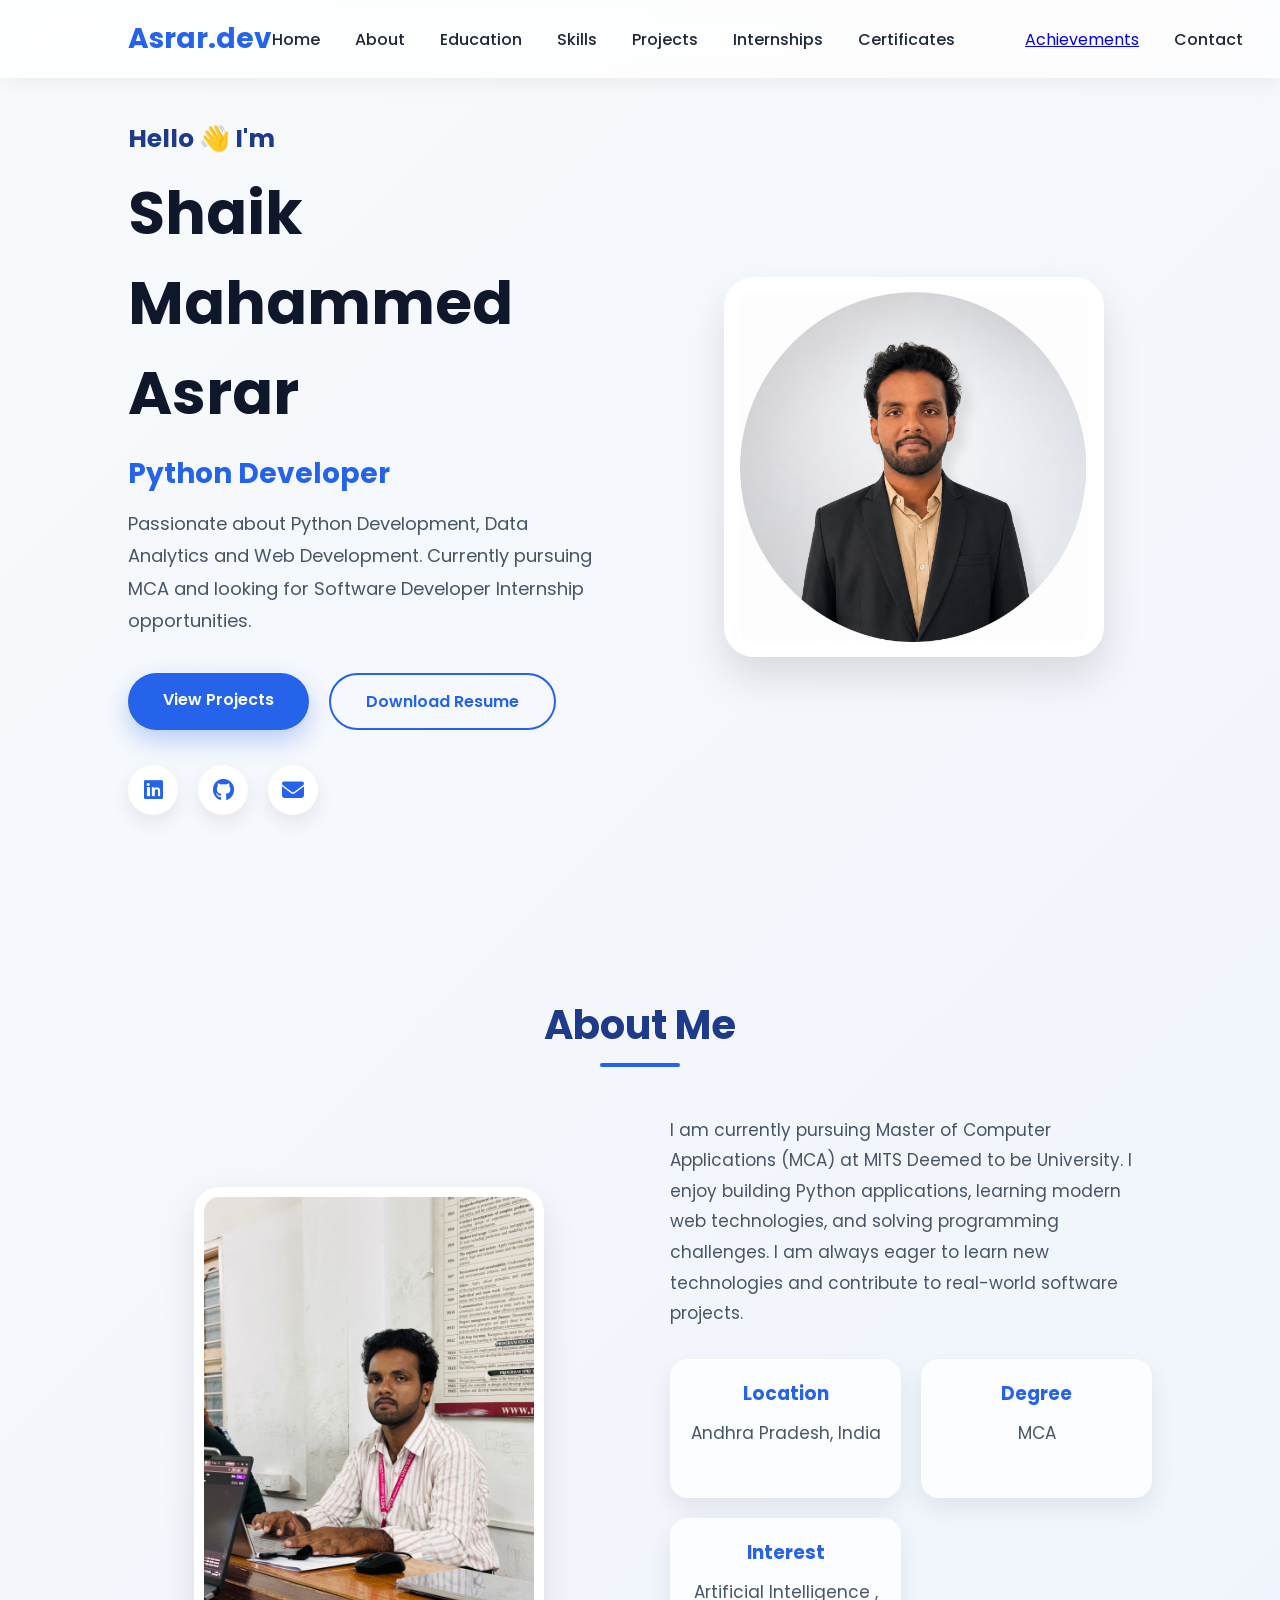
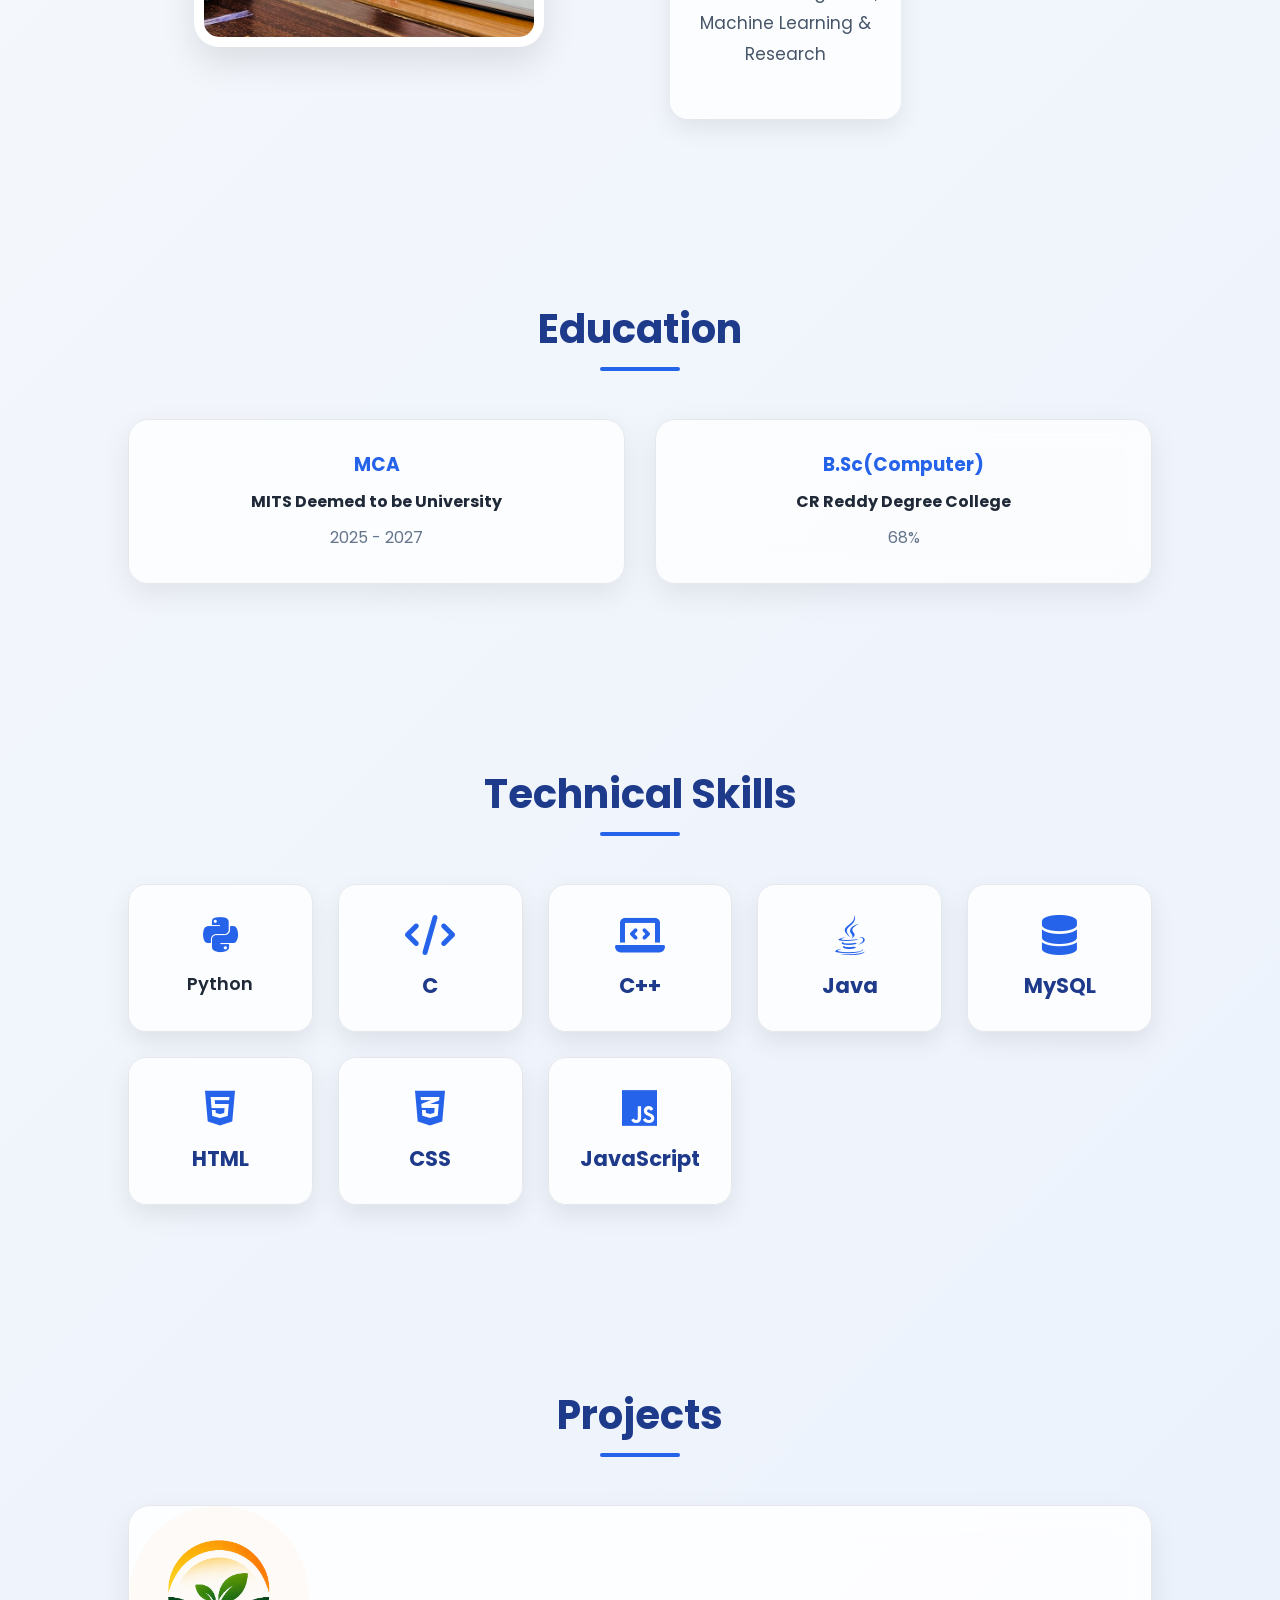
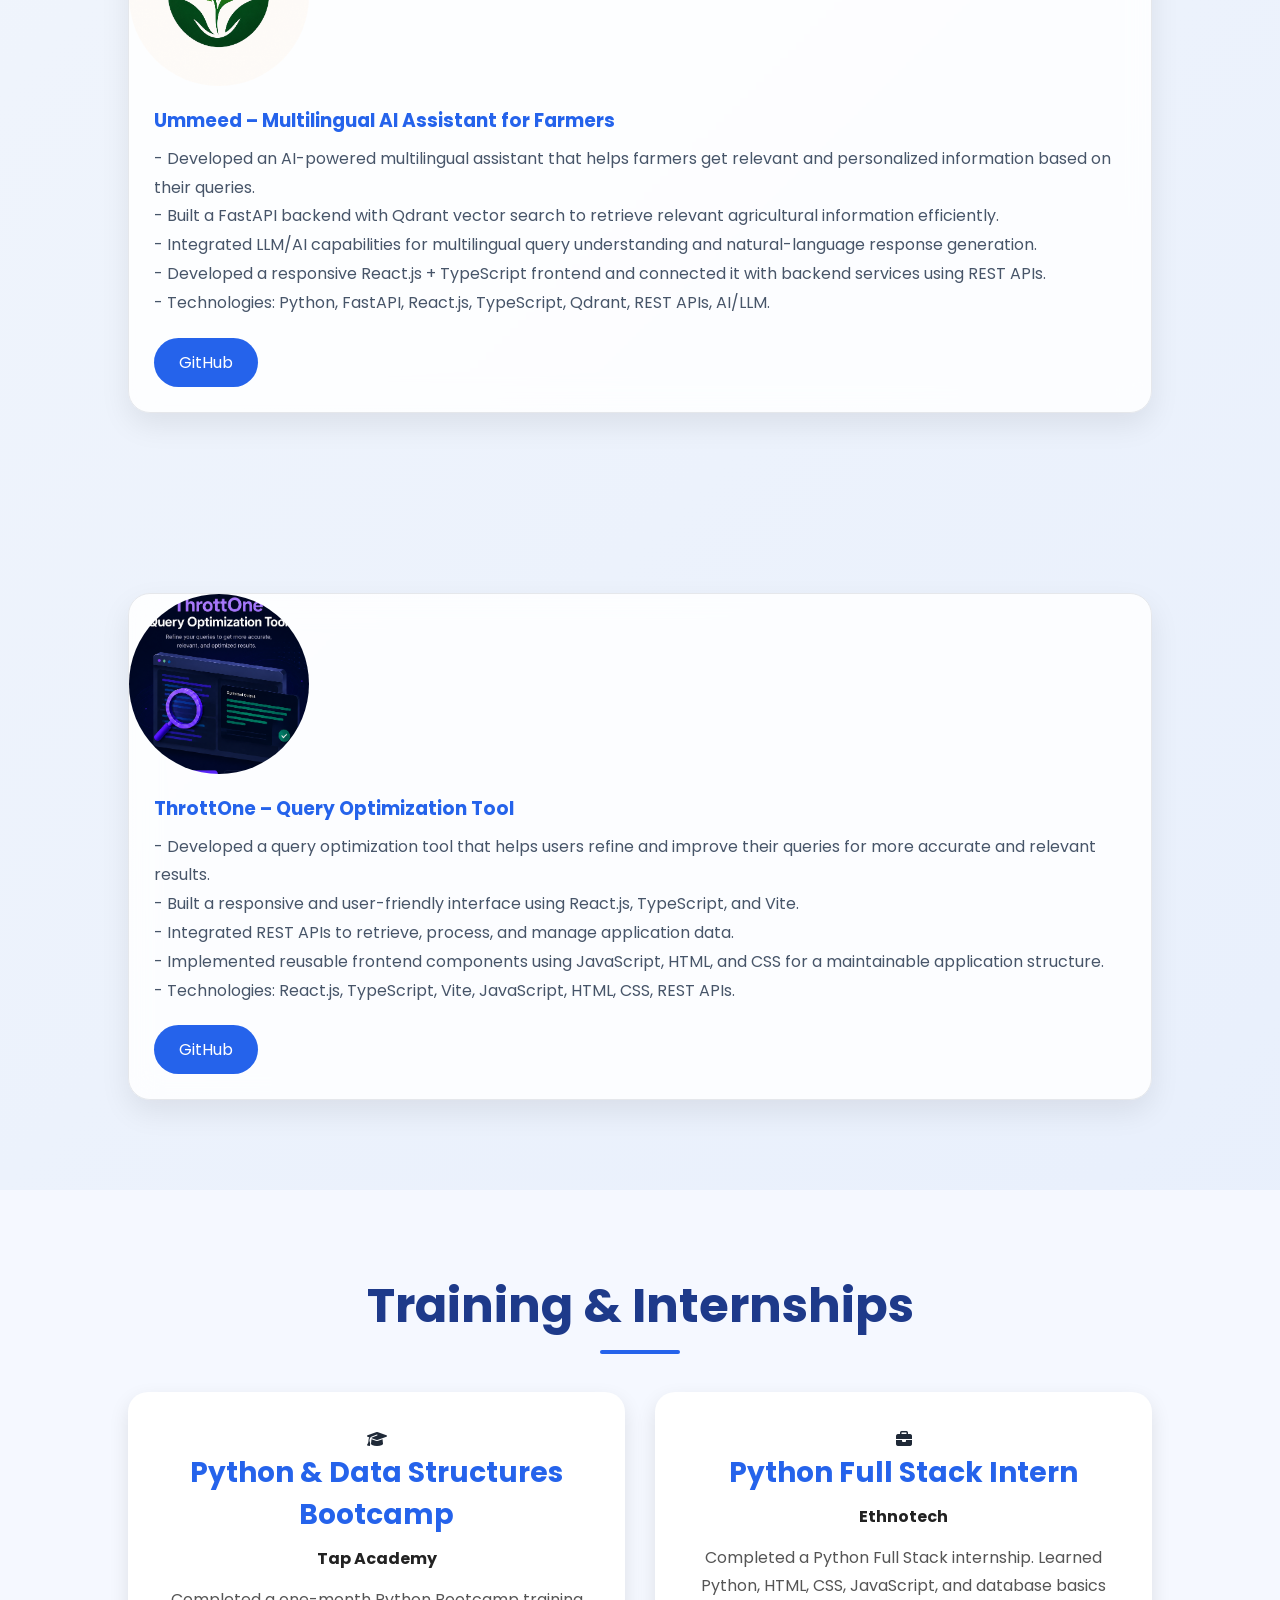
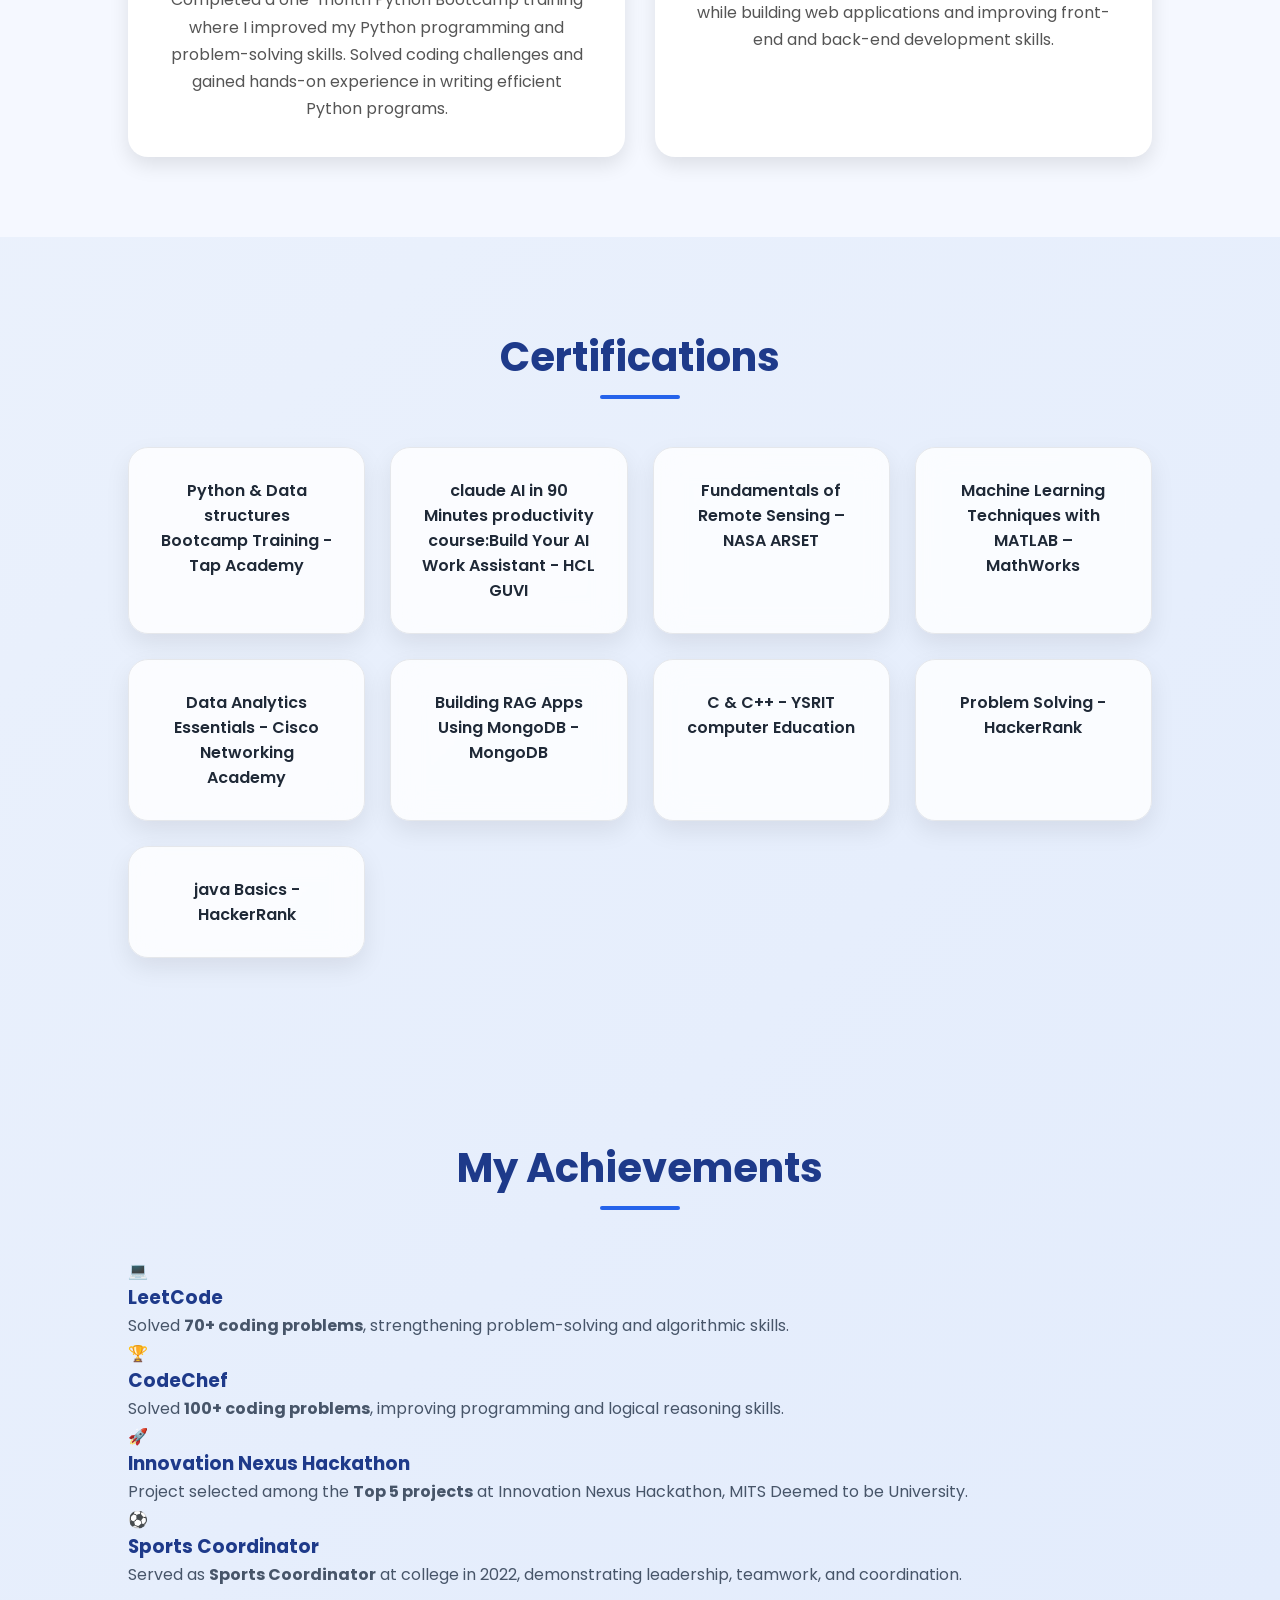
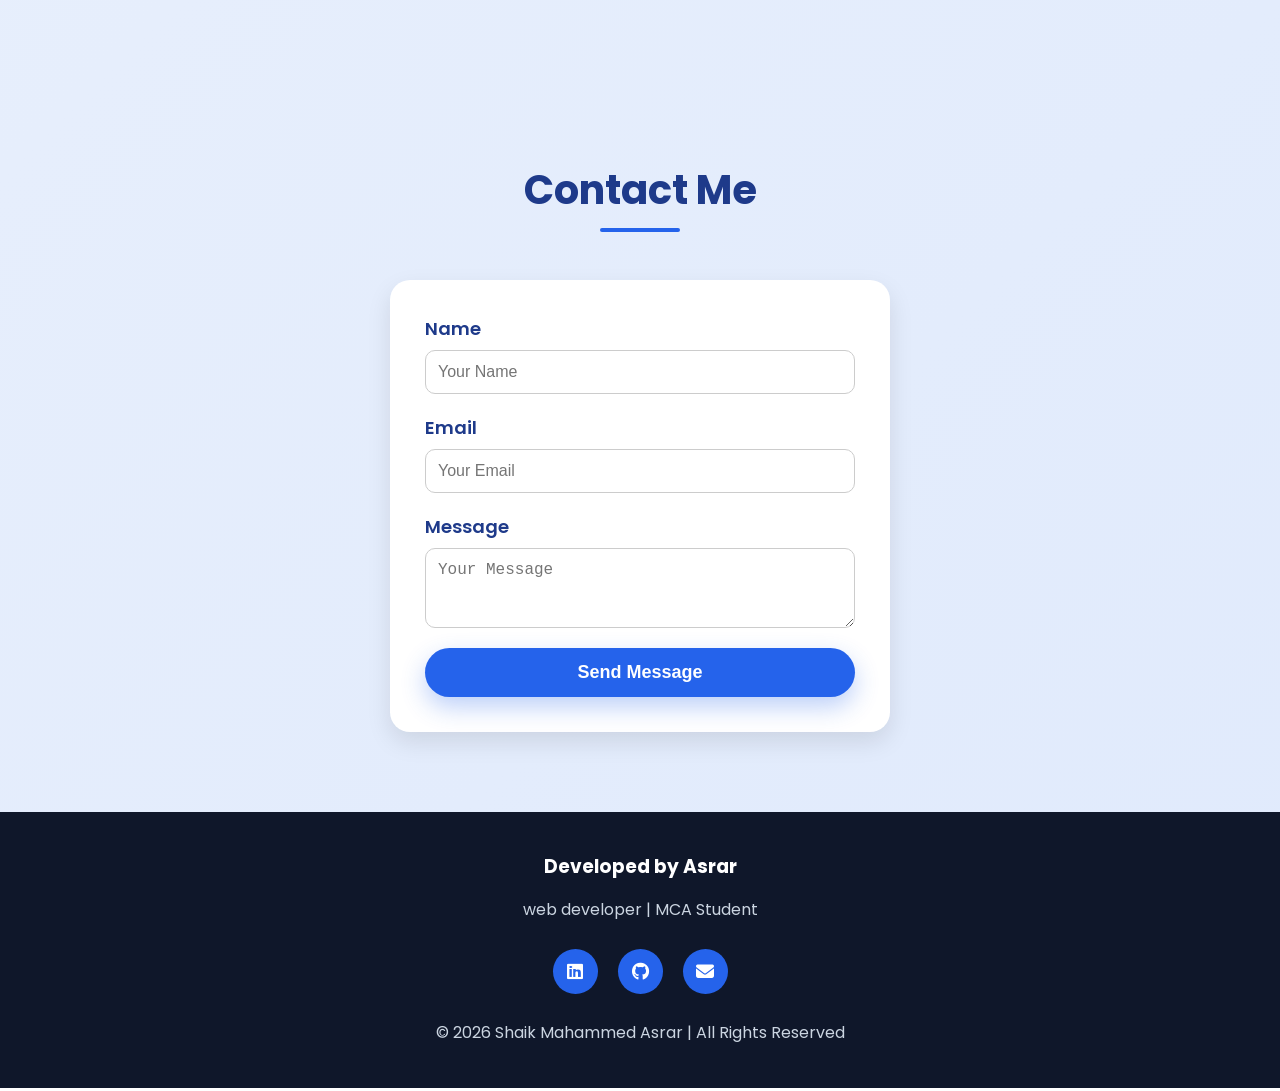
==== commit 7fb2057a: "Update index.html" ====
--- a/index.html
+++ b/index.html
@@ -417,7 +417,6 @@
     <section id="achievements" class="achievements-section"> 
         <div class="container">
             <h2>My Achievements</h2> 
-            <p class="section-subtitle"> Milestones that reflect my skills, dedication, and leadership. </p> 
             <div class="achievements-grid"> 
                 <!-- LeetCode --> 
                 <div class="achievement-card"> <div class="achievement-icon">💻</div> 
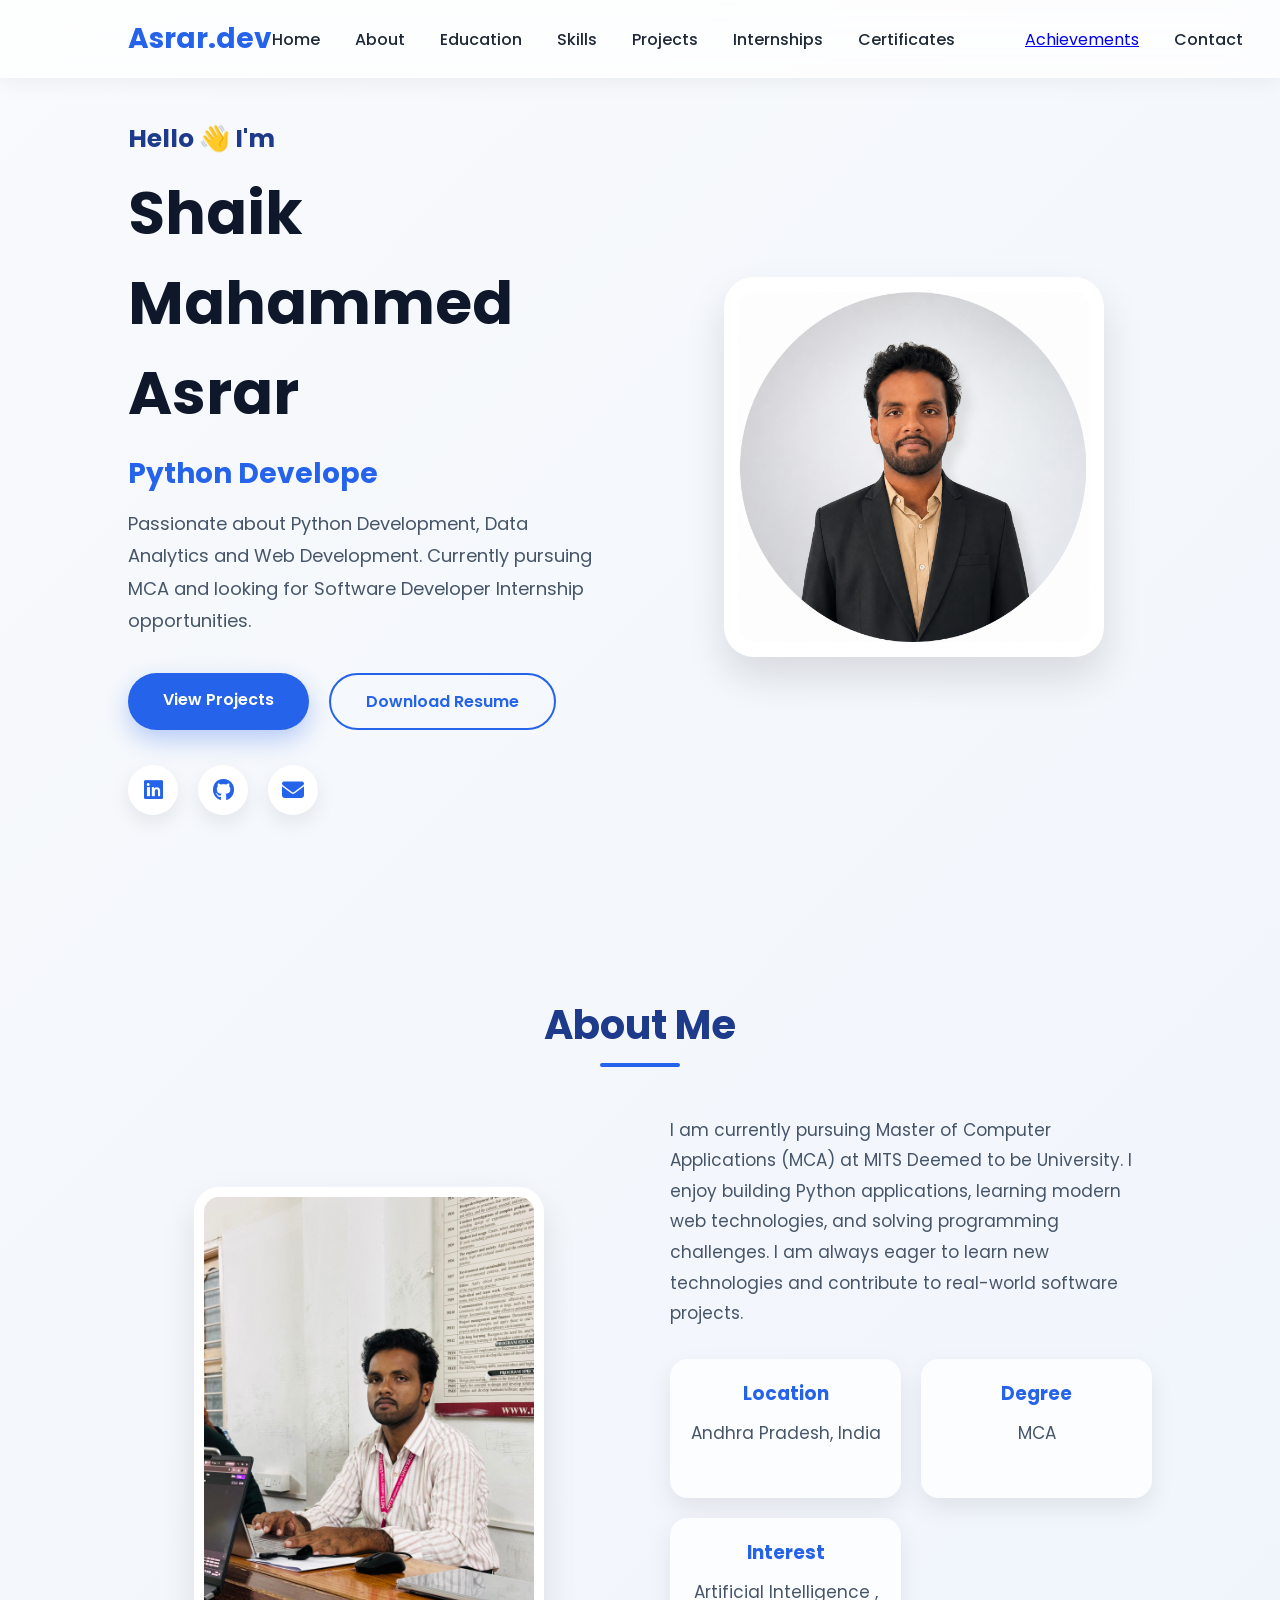
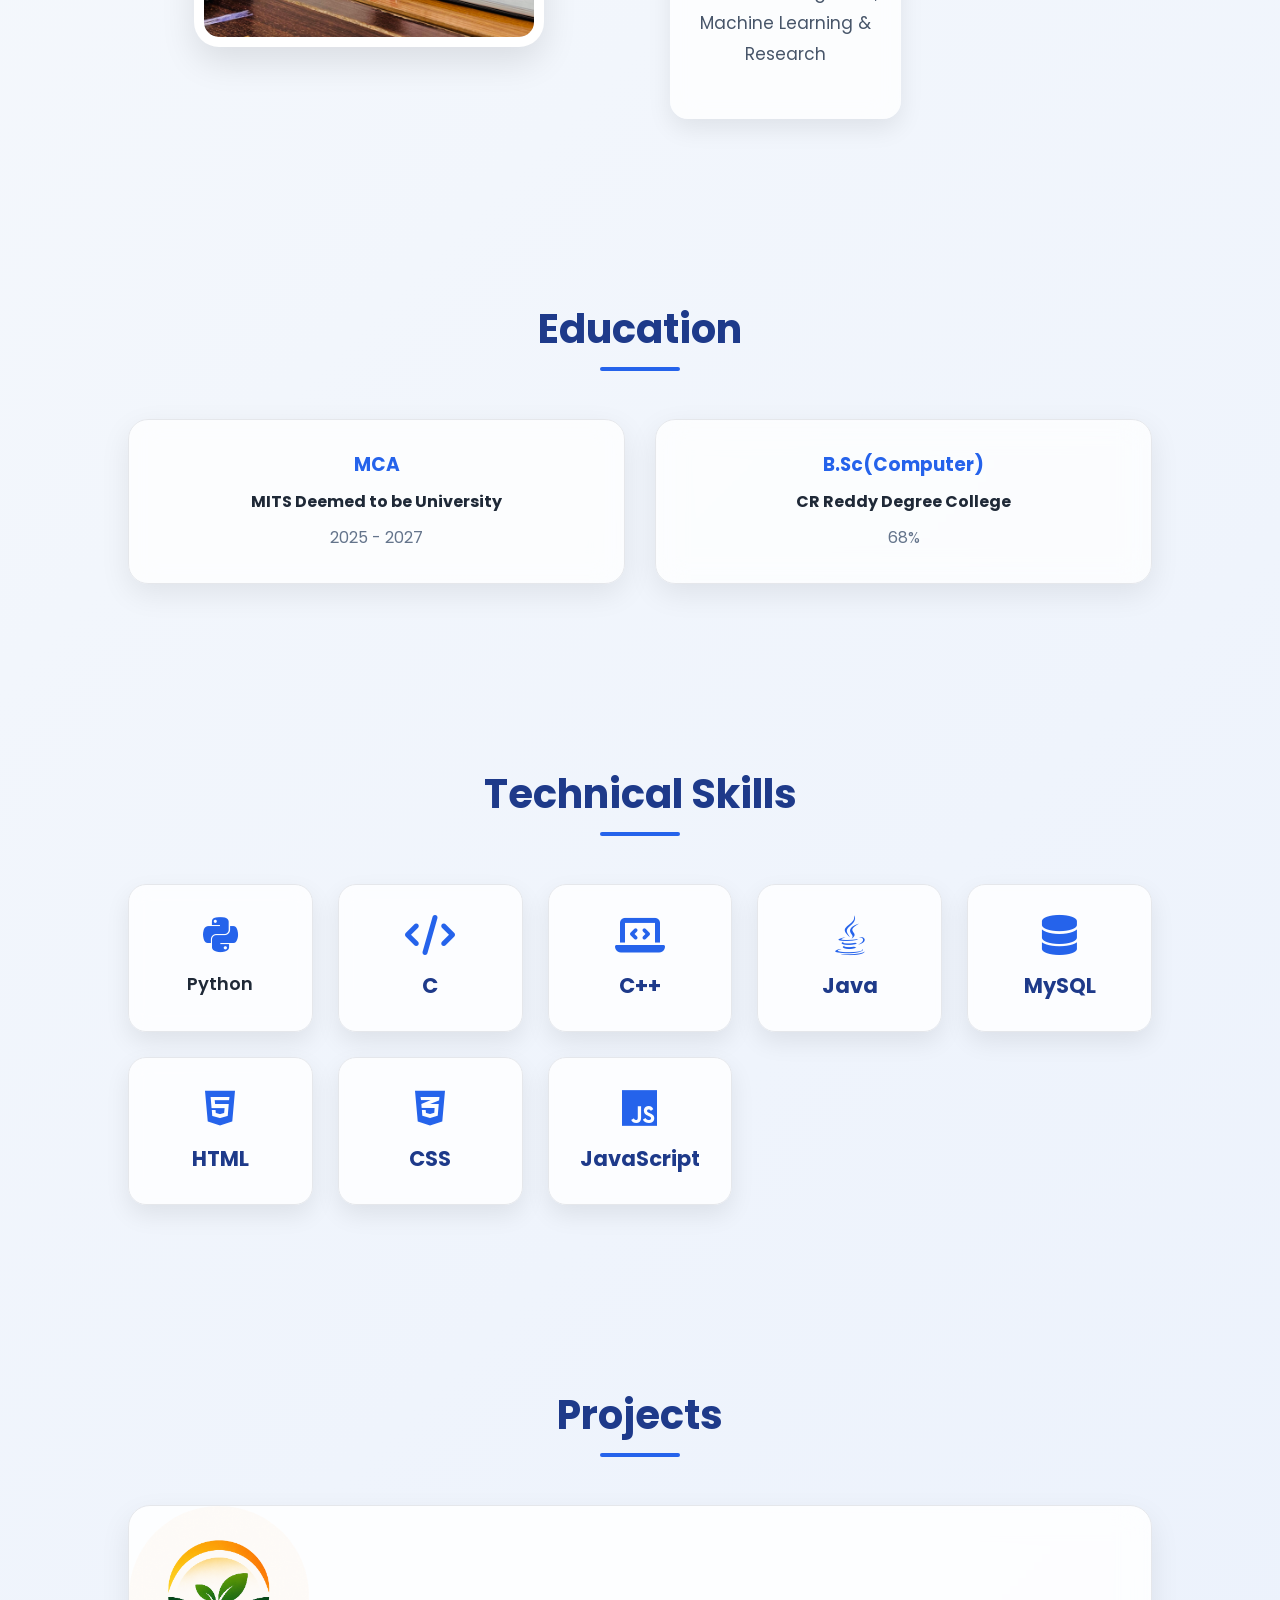
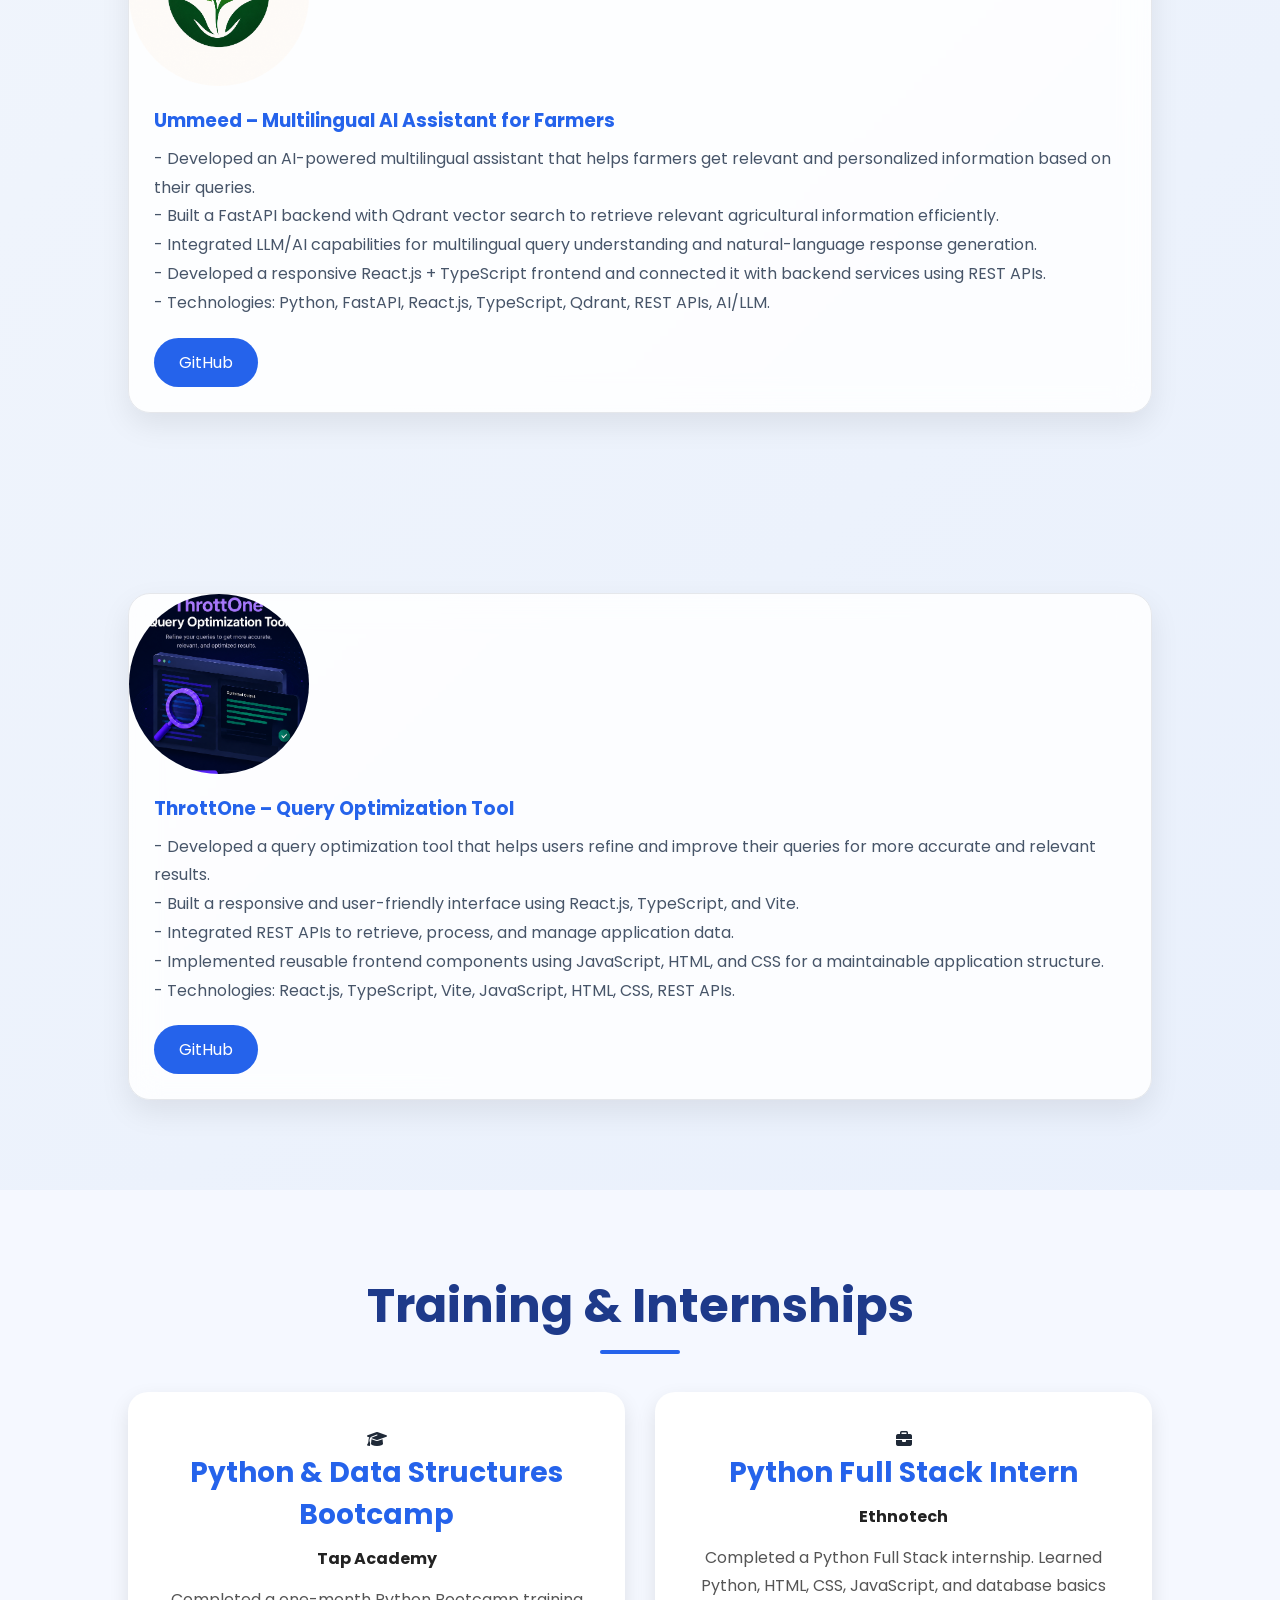
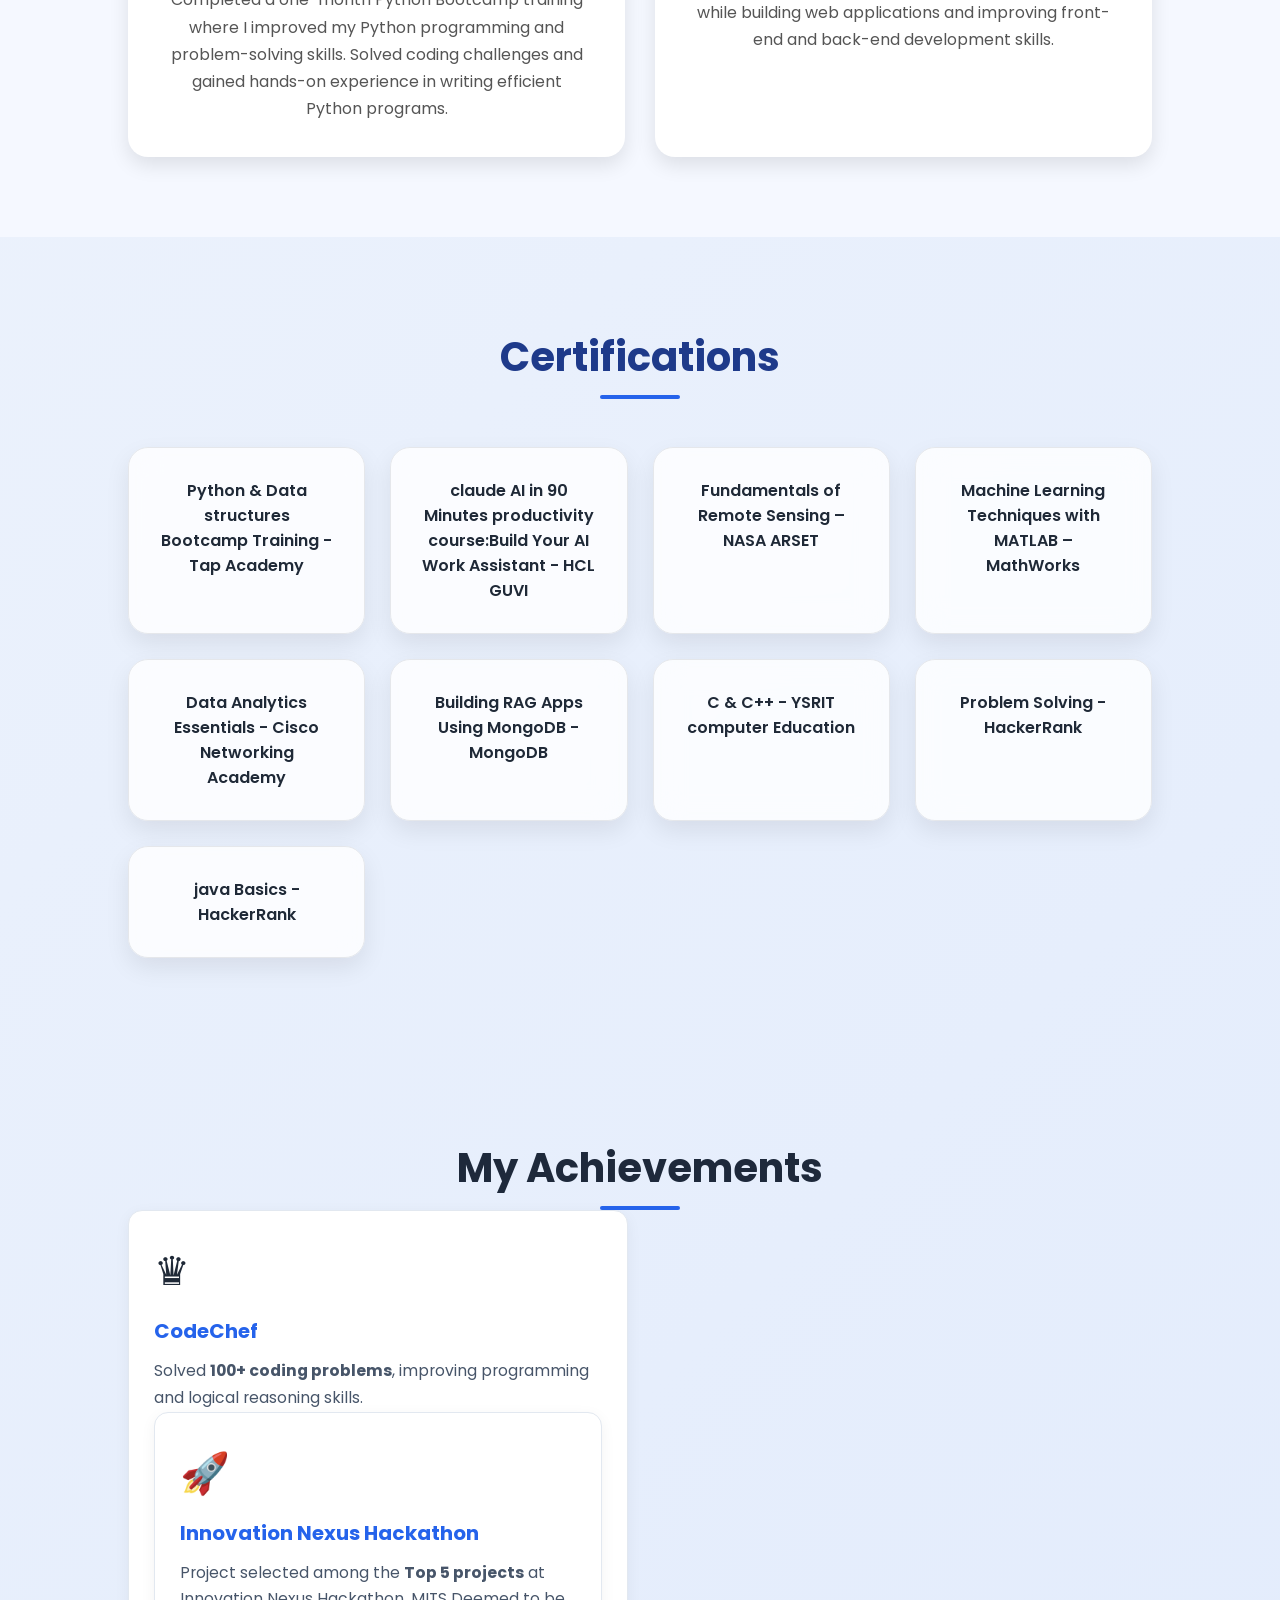
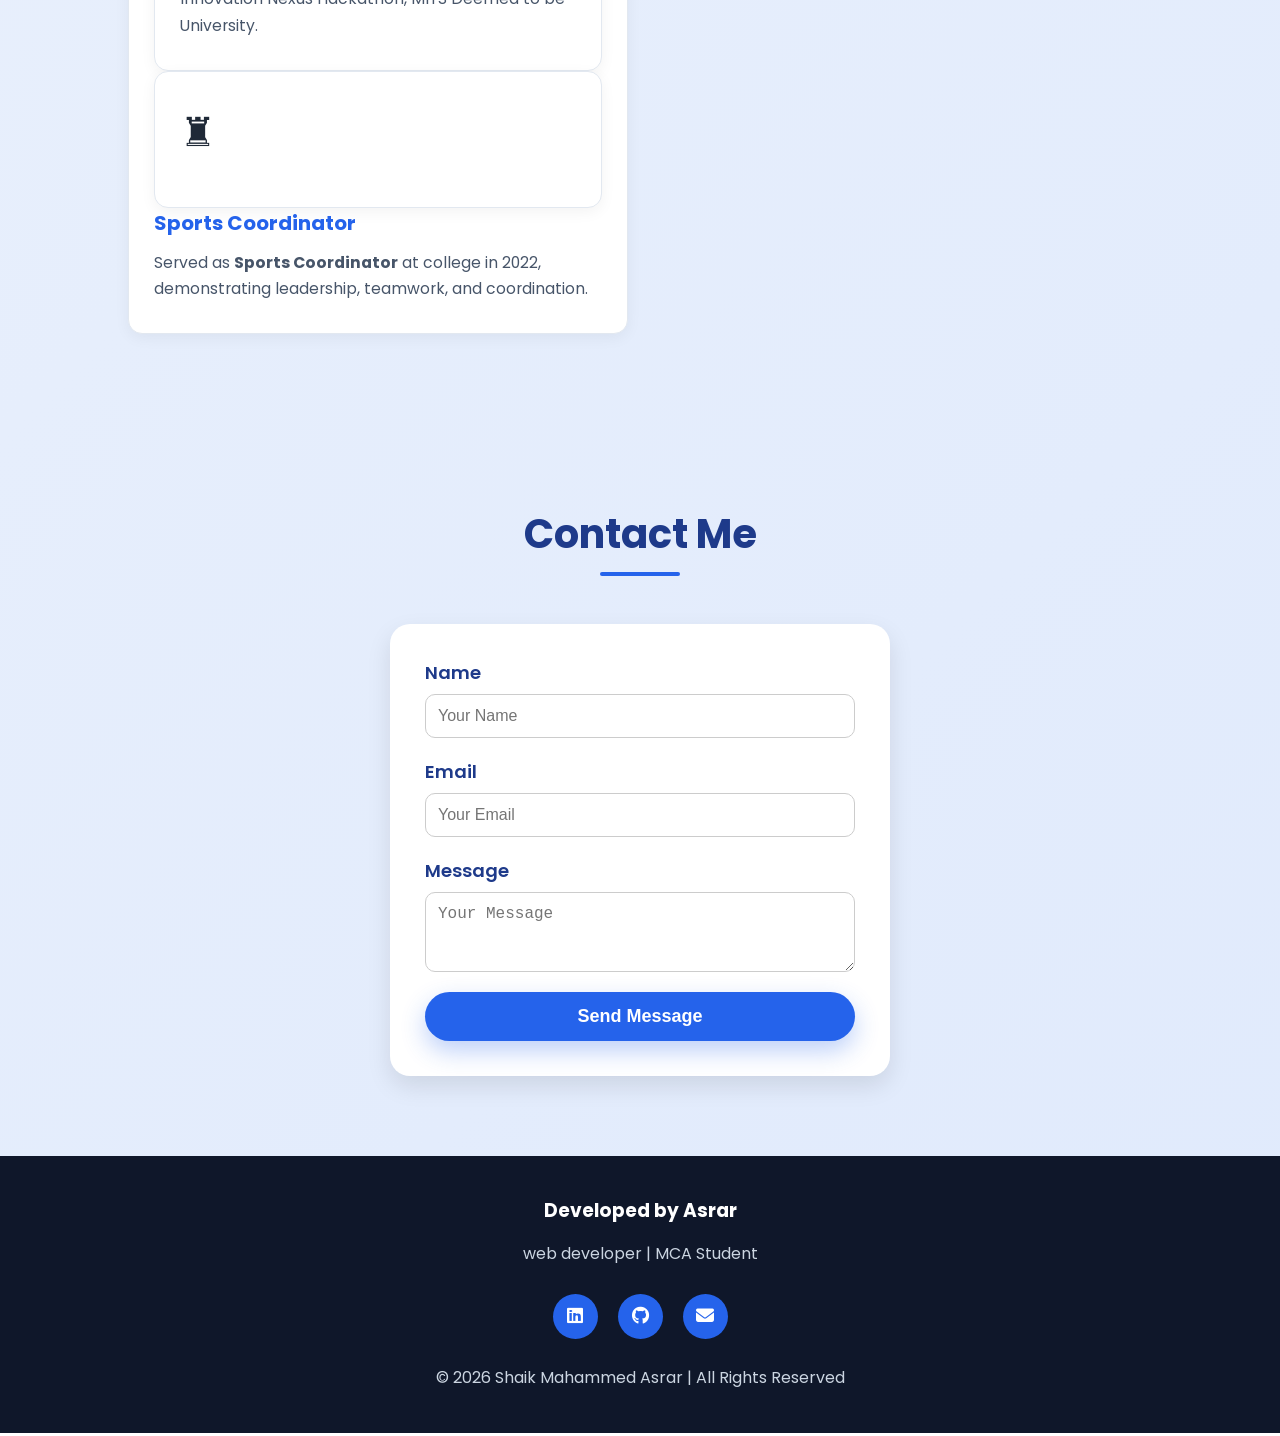
==== commit 3fbc9c24: "Update index.html" ====
--- a/index.html
+++ b/index.html
@@ -419,13 +419,13 @@
             <h2>My Achievements</h2> 
             <div class="achievements-grid"> 
                 <!-- LeetCode --> 
-                <div class="achievement-card"> <div class="achievement-icon">💻</div> 
-                    <h3>LeetCode</h3> <p> Solved <strong>70+ coding problems</strong>, strengthening problem-solving and algorithmic skills. </p> 
-                    </div> <!-- CodeChef --> <div class="achievement-card"> <div class="achievement-icon">🏆</div> 
+                <div class="achievement-card"> <div class="achievement-icon>⌨</div> 
+                    <h3>LeetCode</h3> <p> Solved <strong>100+ coding problems</strong>, strengthening problem-solving and algorithmic skills. </p> 
+                    </div> <!-- CodeChef --> <div class="achievement-card"> <div class="achievement-icon">♛</div> 
                         <h3>CodeChef</h3> <p> Solved <strong>100+ coding problems</strong>, improving programming and logical reasoning skills. 
                         </p> </div> <!-- Innovation Nexus Hackathon --> <div class="achievement-card"> <div class="achievement-icon">🚀</div>
                             <h3>Innovation Nexus Hackathon</h3> <p> Project selected among the <strong>Top 5 projects</strong> at Innovation Nexus Hackathon, MITS Deemed to be University. </p>
-                   </div> <!-- Sports Coordinator --> <div class="achievement-card"> <div class="achievement-icon">⚽
+                   </div> <!-- Sports Coordinator --> <div class="achievement-card"> <div class="achievement-icon">♜</div>
                    </div> <h3>Sports Coordinator</h3> <p> Served as <strong>Sports Coordinator</strong> at college in 2022, demonstrating leadership, teamwork, and coordination. </p> </div> </div> </div> </section>
 <!-- ================= CONTACT ================= -->
 
--- a/style.css
+++ b/style.css
@@ -1078,6 +1078,89 @@
 
 }
 
+```css
+/* ===== Achievements Section ===== */
+
+.achievements-section {
+    padding: 80px 20px;
+    text-align: center;
+    background-color: #f8fafc;
+}
+
+.achievements-section .container {
+    max-width: 1100px;
+    margin: 0 auto;
+}
+
+.achievements-section h2 {
+    font-size: 2.5rem;
+    margin-bottom: 12px;
+    color: #1e293b;
+}
+
+.achievements-section .section-subtitle {
+    font-size: 1rem;
+    color: #64748b;
+    margin-bottom: 40px;
+}
+
+.achievements-grid {
+    display: grid;
+    grid-template-columns: repeat(2, minmax(0, 1fr));
+    gap: 25px;
+}
+
+.achievement-card {
+    padding: 30px 25px;
+    background-color: #ffffff;
+    border-radius: 14px;
+    border: 1px solid #e2e8f0;
+    box-shadow: 0 4px 15px rgba(0, 0, 0, 0.05);
+    transition: transform 0.3s ease, box-shadow 0.3s ease;
+}
+
+.achievement-card:hover {
+    transform: translateY(-6px);
+    box-shadow: 0 10px 25px rgba(0, 0, 0, 0.1);
+}
+
+.achievement-icon {
+    font-size: 2.5rem;
+    margin-bottom: 15px;
+}
+
+.achievement-card h3 {
+    font-size: 1.25rem;
+    color: #2563eb;
+    margin-bottom: 12px;
+}
+
+.achievement-card p {
+    font-size: 0.98rem;
+    line-height: 1.7;
+    color: #475569;
+    margin: 0;
+}
+
+/* Responsive Design */
+
+@media (max-width: 650px) {
+    .achievements-section {
+        padding: 55px 16px;
+    }
+
+    .achievements-section h2 {
+        font-size: 2rem;
+    }
+
+    .achievements-grid {
+        grid-template-columns: 1fr;
+    }
+}
+```
+
+
+
 /* ===================================
    SELECTION
 =================================== */
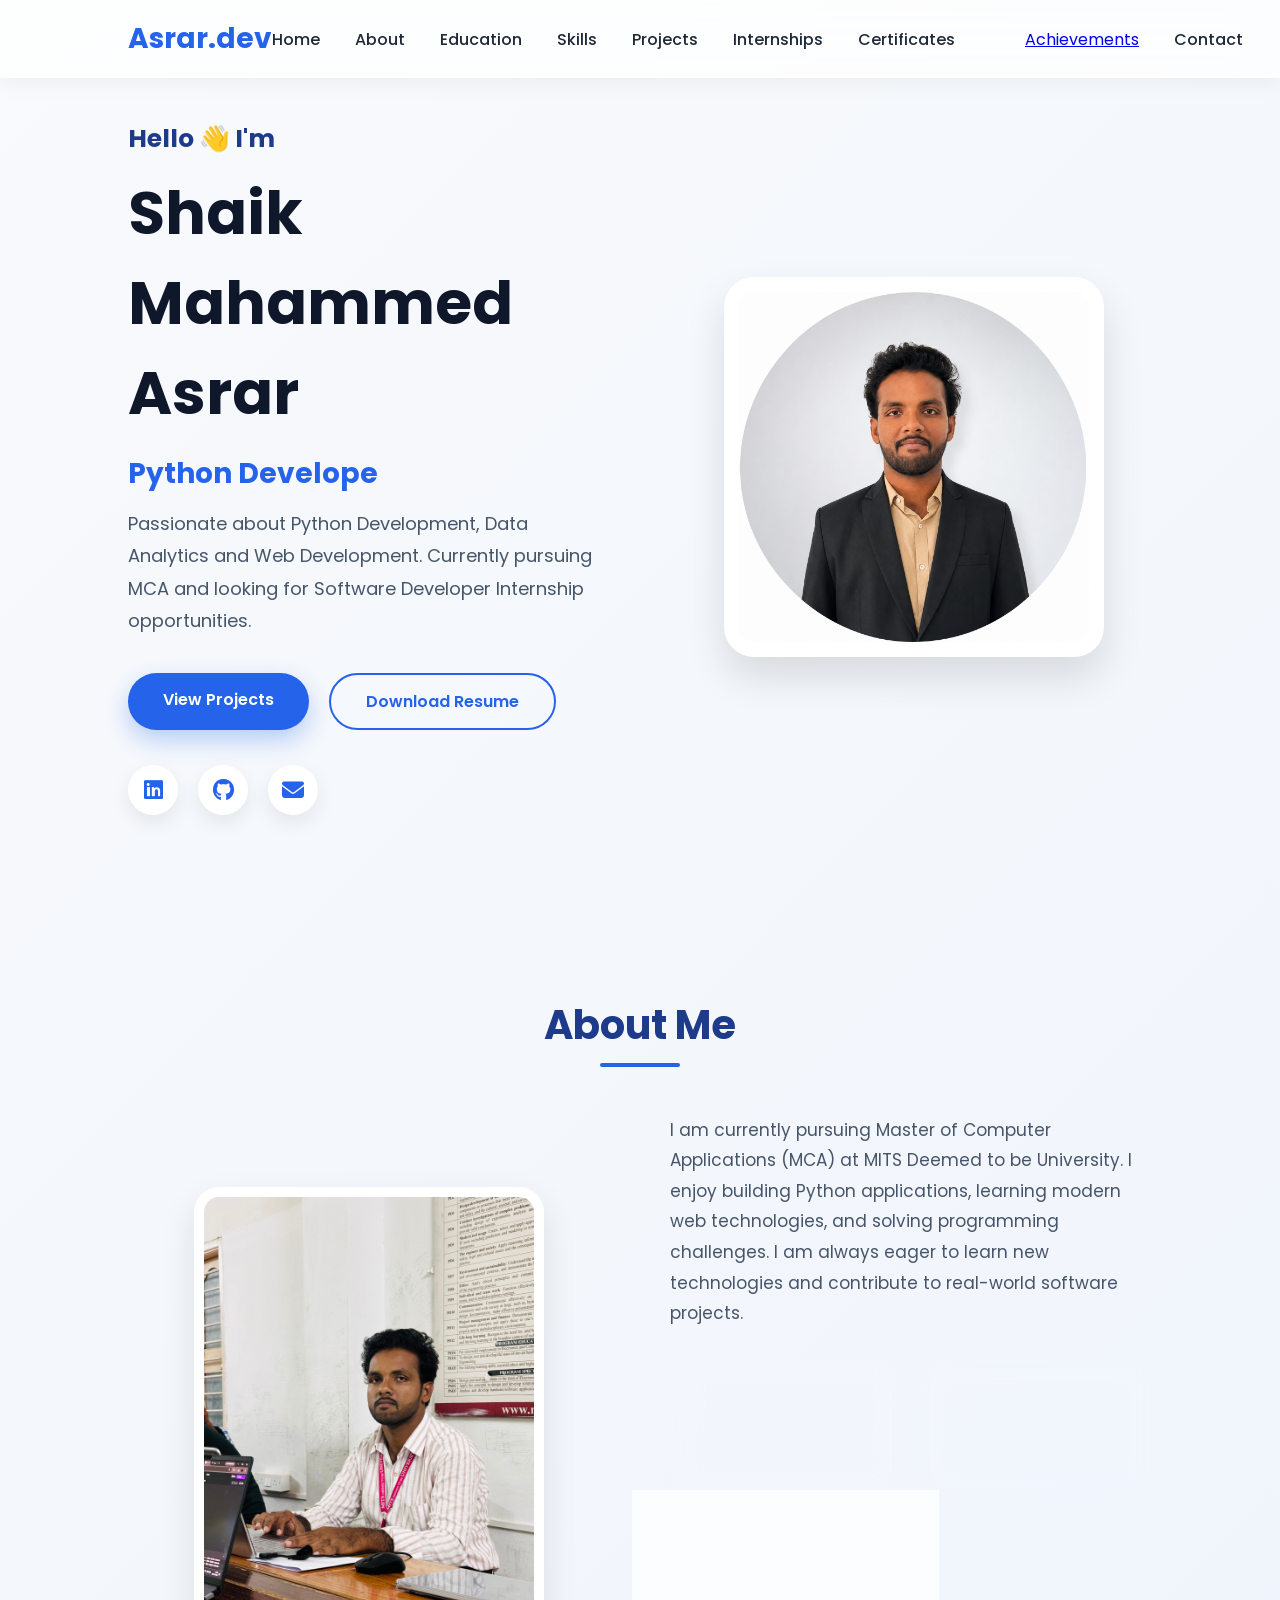
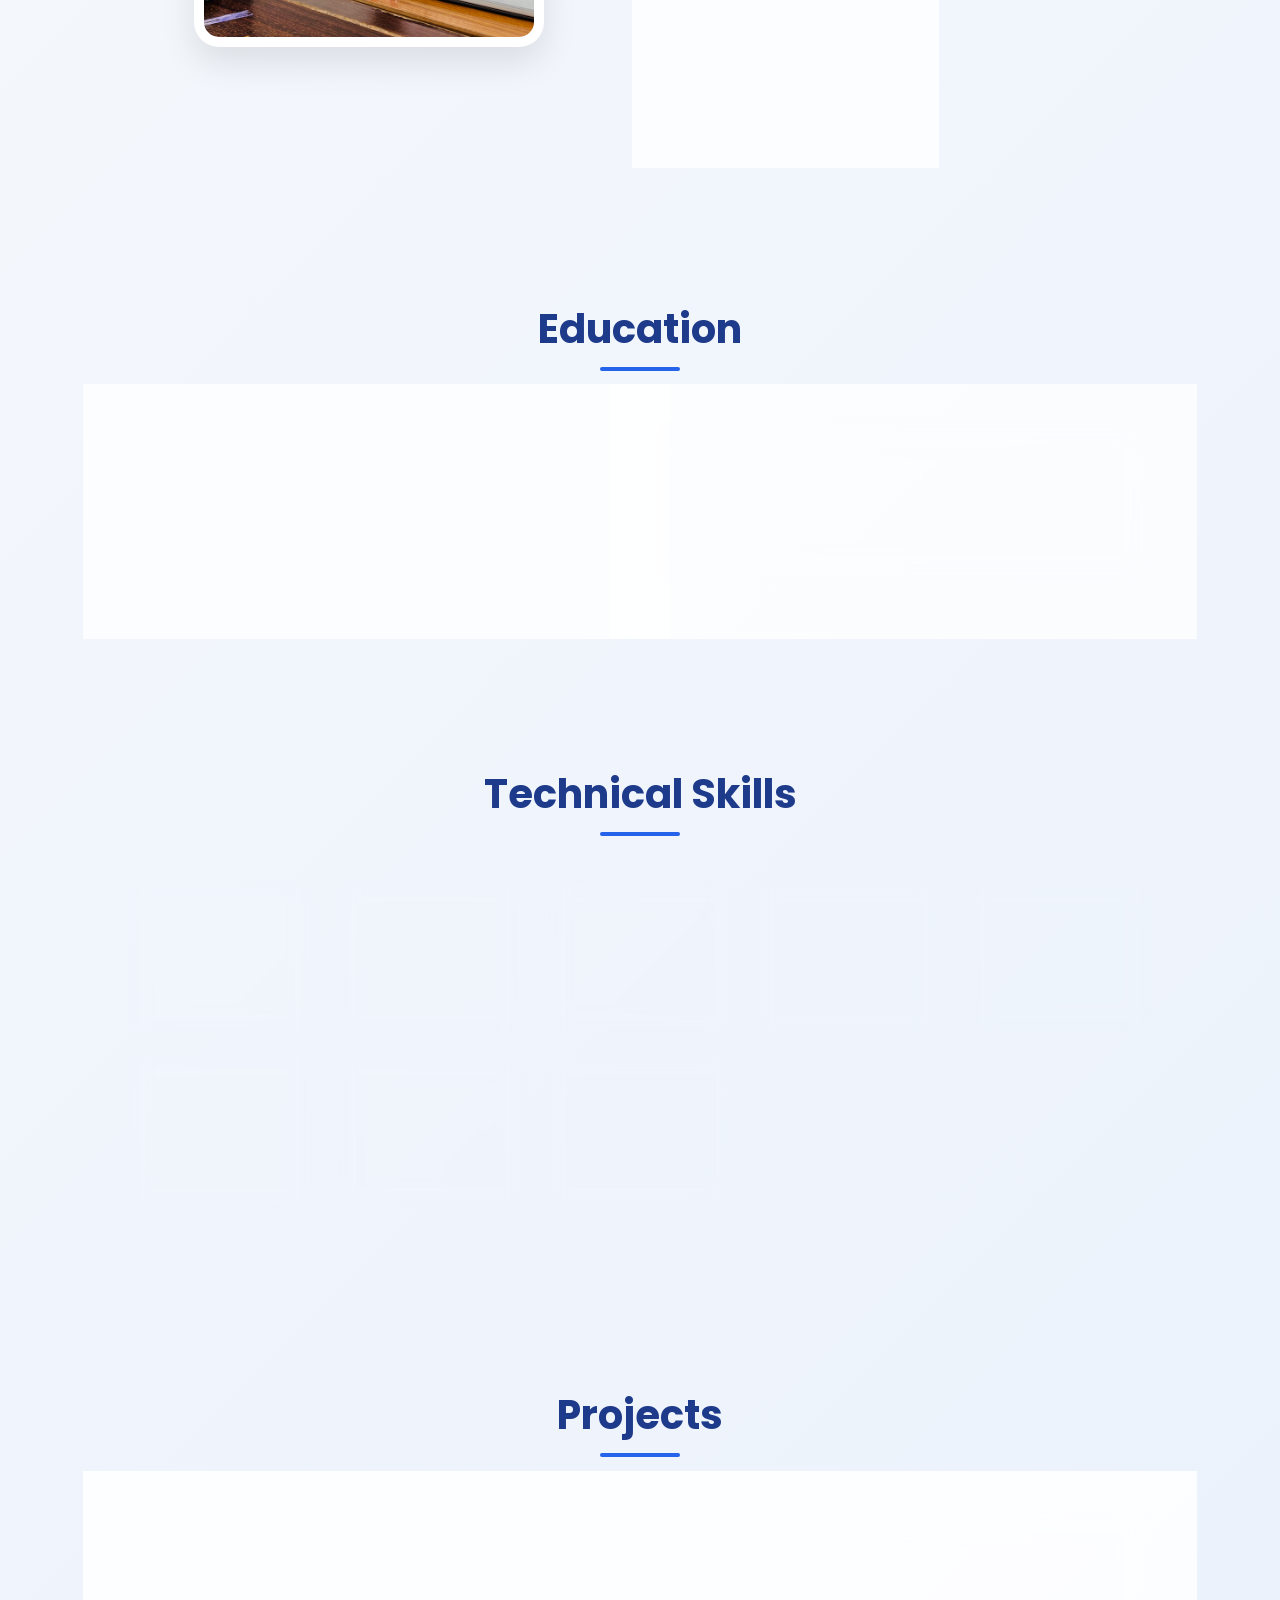
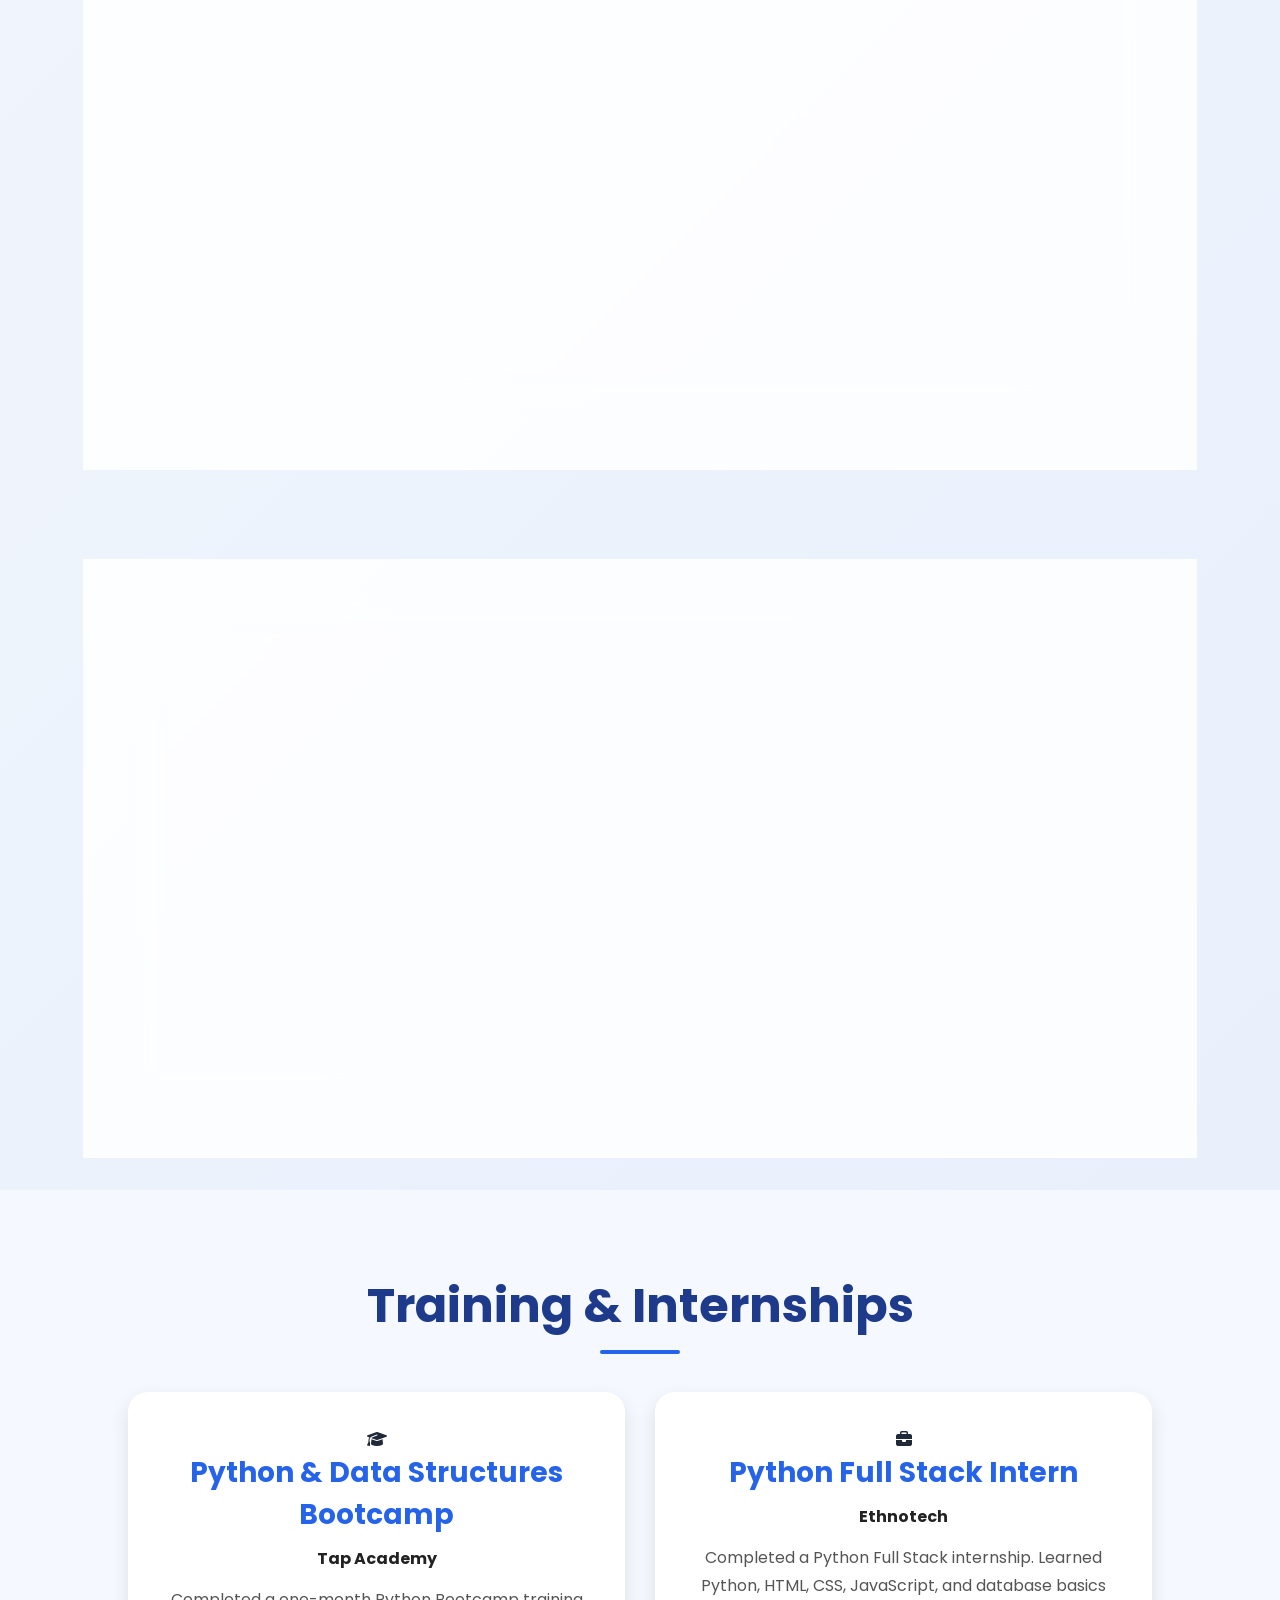
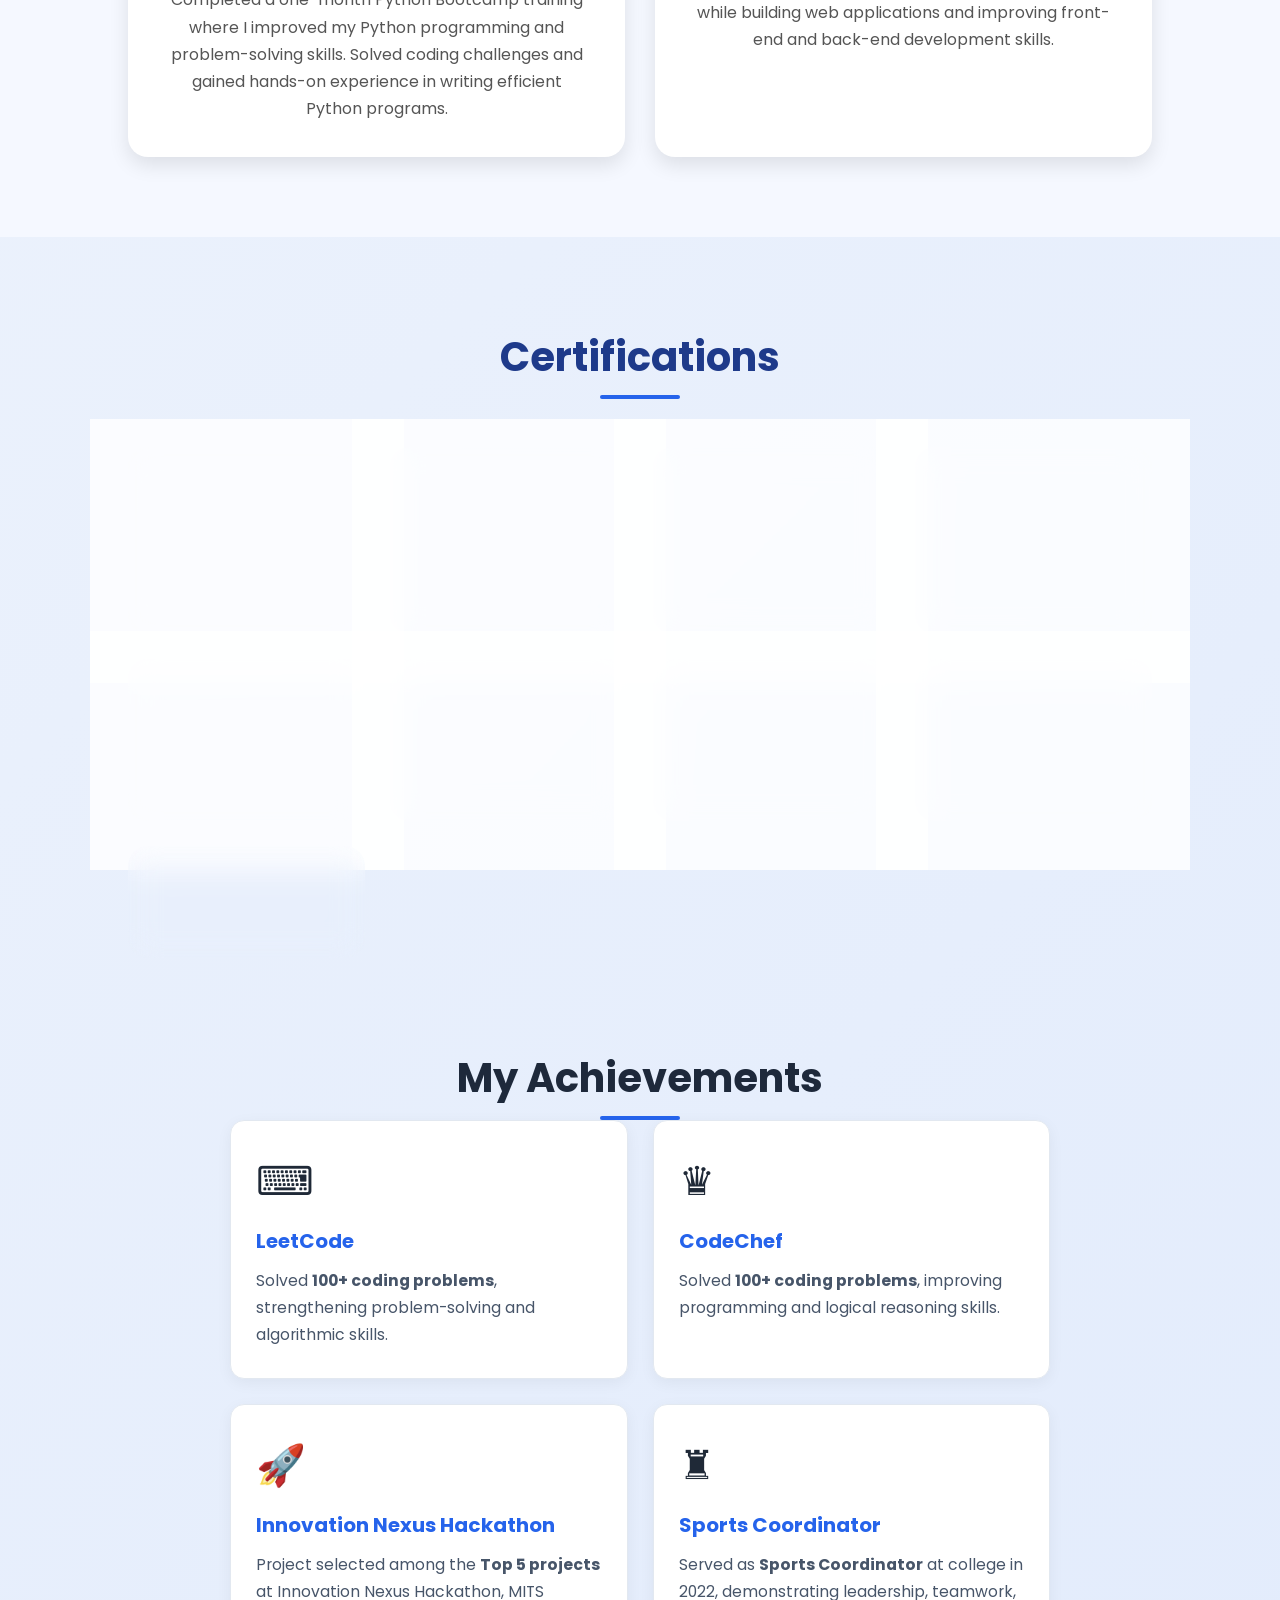
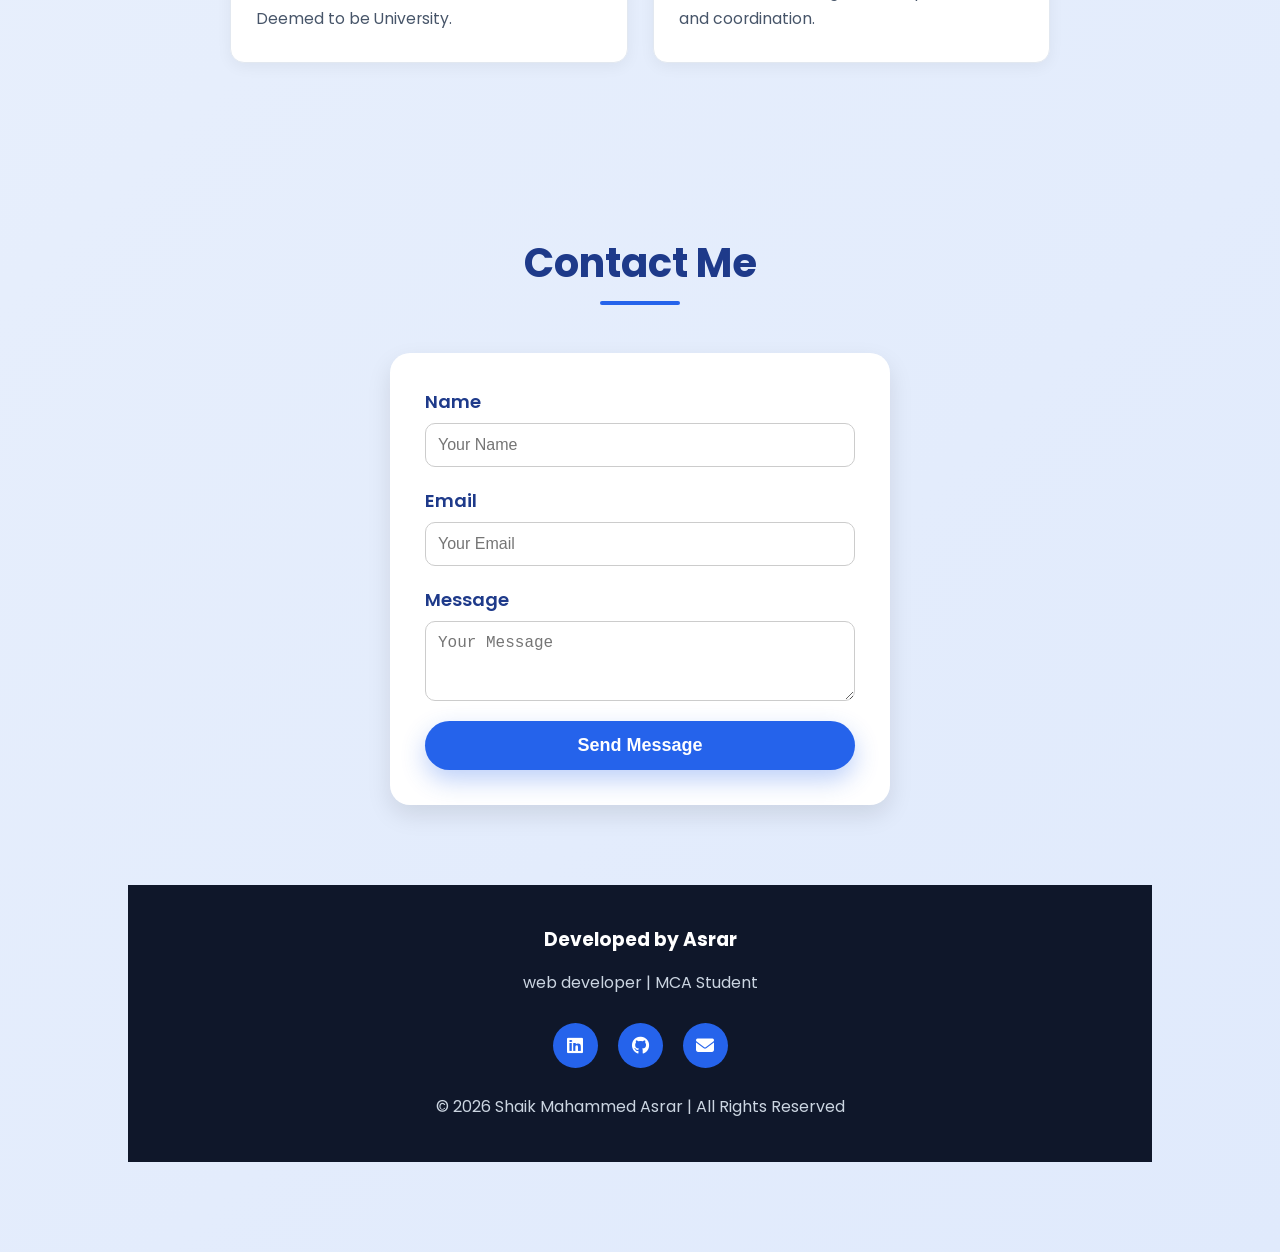
==== commit 1c781bdf: "Update index.html" ====
--- a/index.html
+++ b/index.html
@@ -411,22 +411,58 @@
 
 </div>
 
-</section>
-
-<!-- Achievements Section --> 
-    <section id="achievements" class="achievements-section"> 
-        <div class="container">
-            <h2>My Achievements</h2> 
-            <div class="achievements-grid"> 
-                <!-- LeetCode --> 
-                <div class="achievement-card"> <div class="achievement-icon>⌨</div> 
-                    <h3>LeetCode</h3> <p> Solved <strong>100+ coding problems</strong>, strengthening problem-solving and algorithmic skills. </p> 
-                    </div> <!-- CodeChef --> <div class="achievement-card"> <div class="achievement-icon">♛</div> 
-                        <h3>CodeChef</h3> <p> Solved <strong>100+ coding problems</strong>, improving programming and logical reasoning skills. 
-                        </p> </div> <!-- Innovation Nexus Hackathon --> <div class="achievement-card"> <div class="achievement-icon">🚀</div>
-                            <h3>Innovation Nexus Hackathon</h3> <p> Project selected among the <strong>Top 5 projects</strong> at Innovation Nexus Hackathon, MITS Deemed to be University. </p>
-                   </div> <!-- Sports Coordinator --> <div class="achievement-card"> <div class="achievement-icon">♜</div>
-                   </div> <h3>Sports Coordinator</h3> <p> Served as <strong>Sports Coordinator</strong> at college in 2022, demonstrating leadership, teamwork, and coordination. </p> </div> </div> </div> </section>
+<!-- Achievements Section -->
+<section id="achievements" class="achievements-section">
+    <div class="container">
+
+        <h2>My Achievements</h2>
+
+        <div class="achievements-grid">
+
+            <!-- LeetCode -->
+            <div class="achievement-card">
+                <div class="achievement-icon">⌨</div>
+                <h3>LeetCode</h3>
+                <p>
+                    Solved <strong>100+ coding problems</strong>, strengthening
+                    problem-solving and algorithmic skills.
+                </p>
+            </div>
+
+            <!-- CodeChef -->
+            <div class="achievement-card">
+                <div class="achievement-icon">♛</div>
+                <h3>CodeChef</h3>
+                <p>
+                    Solved <strong>100+ coding problems</strong>, improving
+                    programming and logical reasoning skills.
+                </p>
+            </div>
+
+            <!-- Innovation Nexus Hackathon -->
+            <div class="achievement-card">
+                <div class="achievement-icon">🚀</div>
+                <h3>Innovation Nexus Hackathon</h3>
+                <p>
+                    Project selected among the <strong>Top 5 projects</strong>
+                    at Innovation Nexus Hackathon, MITS Deemed to be University.
+                </p>
+            </div>
+
+            <!-- Sports Coordinator -->
+            <div class="achievement-card">
+                <div class="achievement-icon">♜</div>
+                <h3>Sports Coordinator</h3>
+                <p>
+                    Served as <strong>Sports Coordinator</strong> at college in
+                    2022, demonstrating leadership, teamwork, and coordination.
+                </p>
+            </div>
+
+        </div>
+    </div>
+</section>
+
 <!-- ================= CONTACT ================= -->
 
 <section id="contact" class="section">
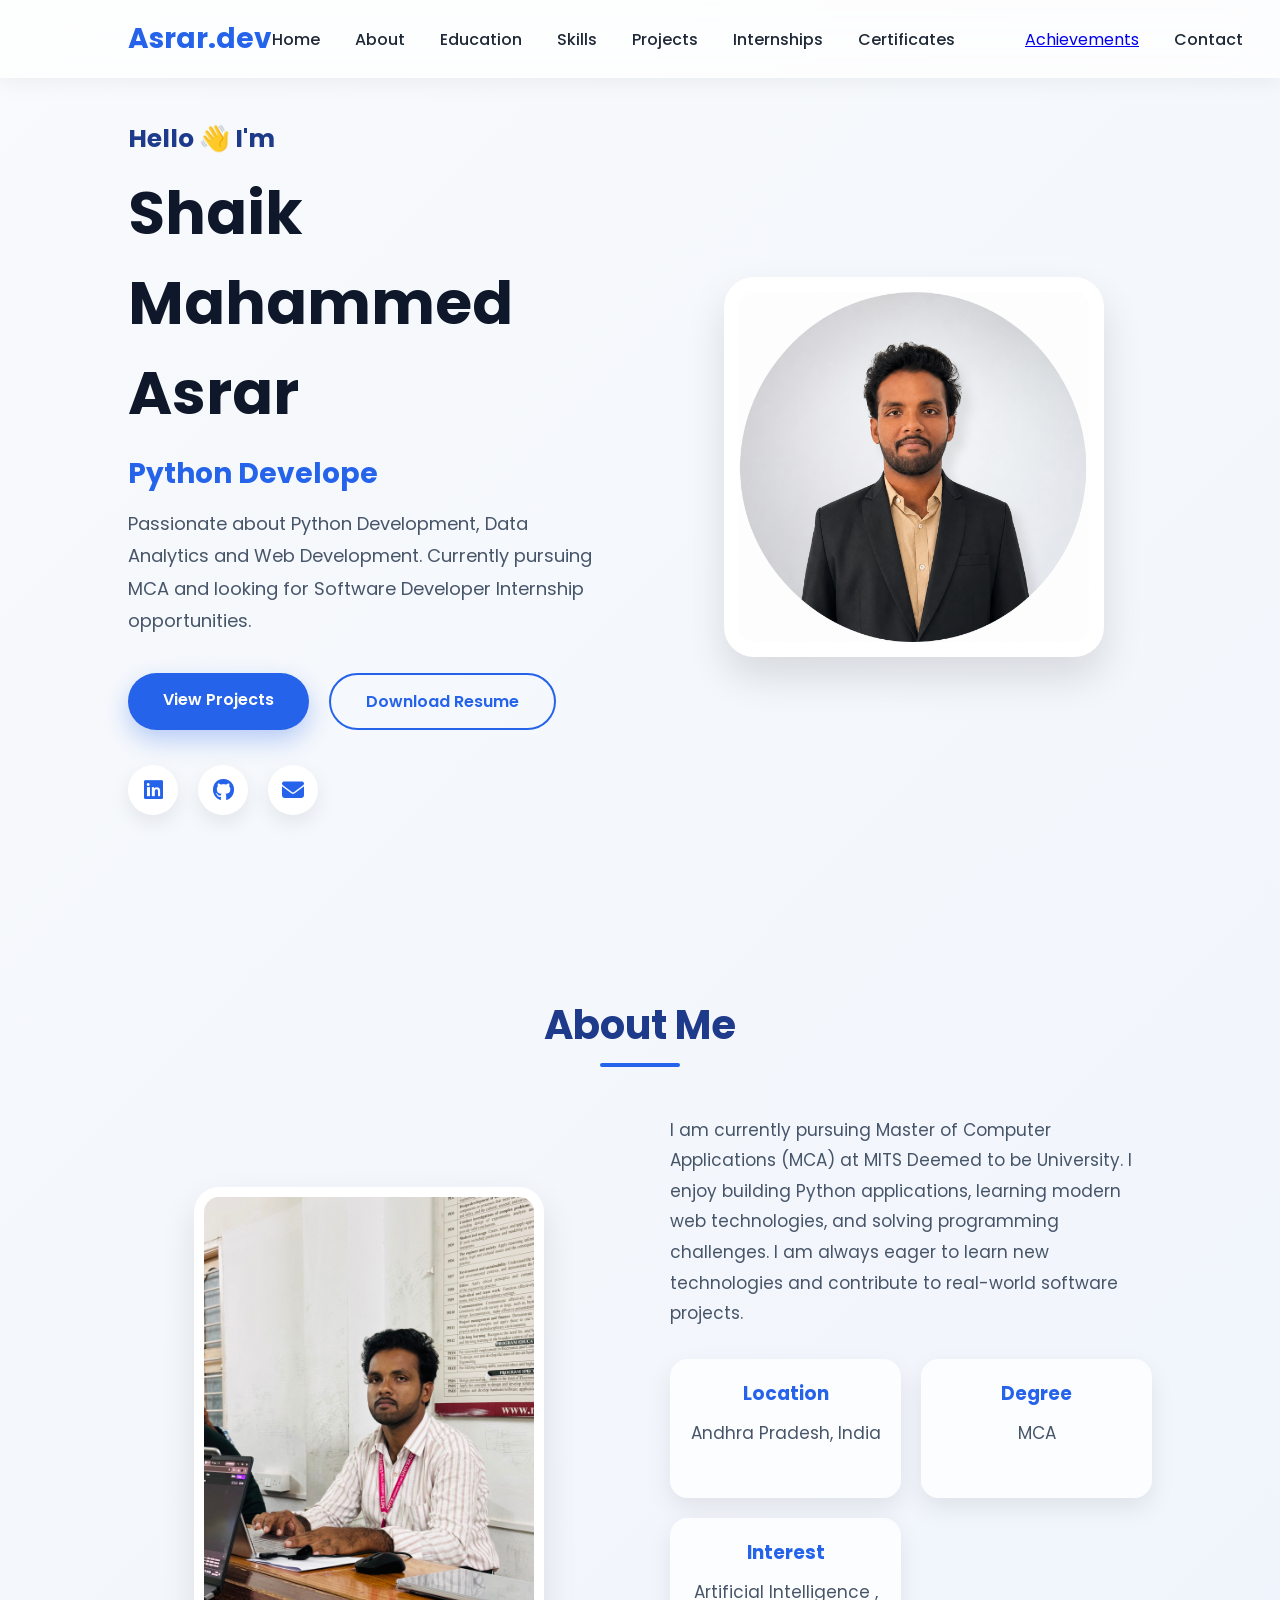
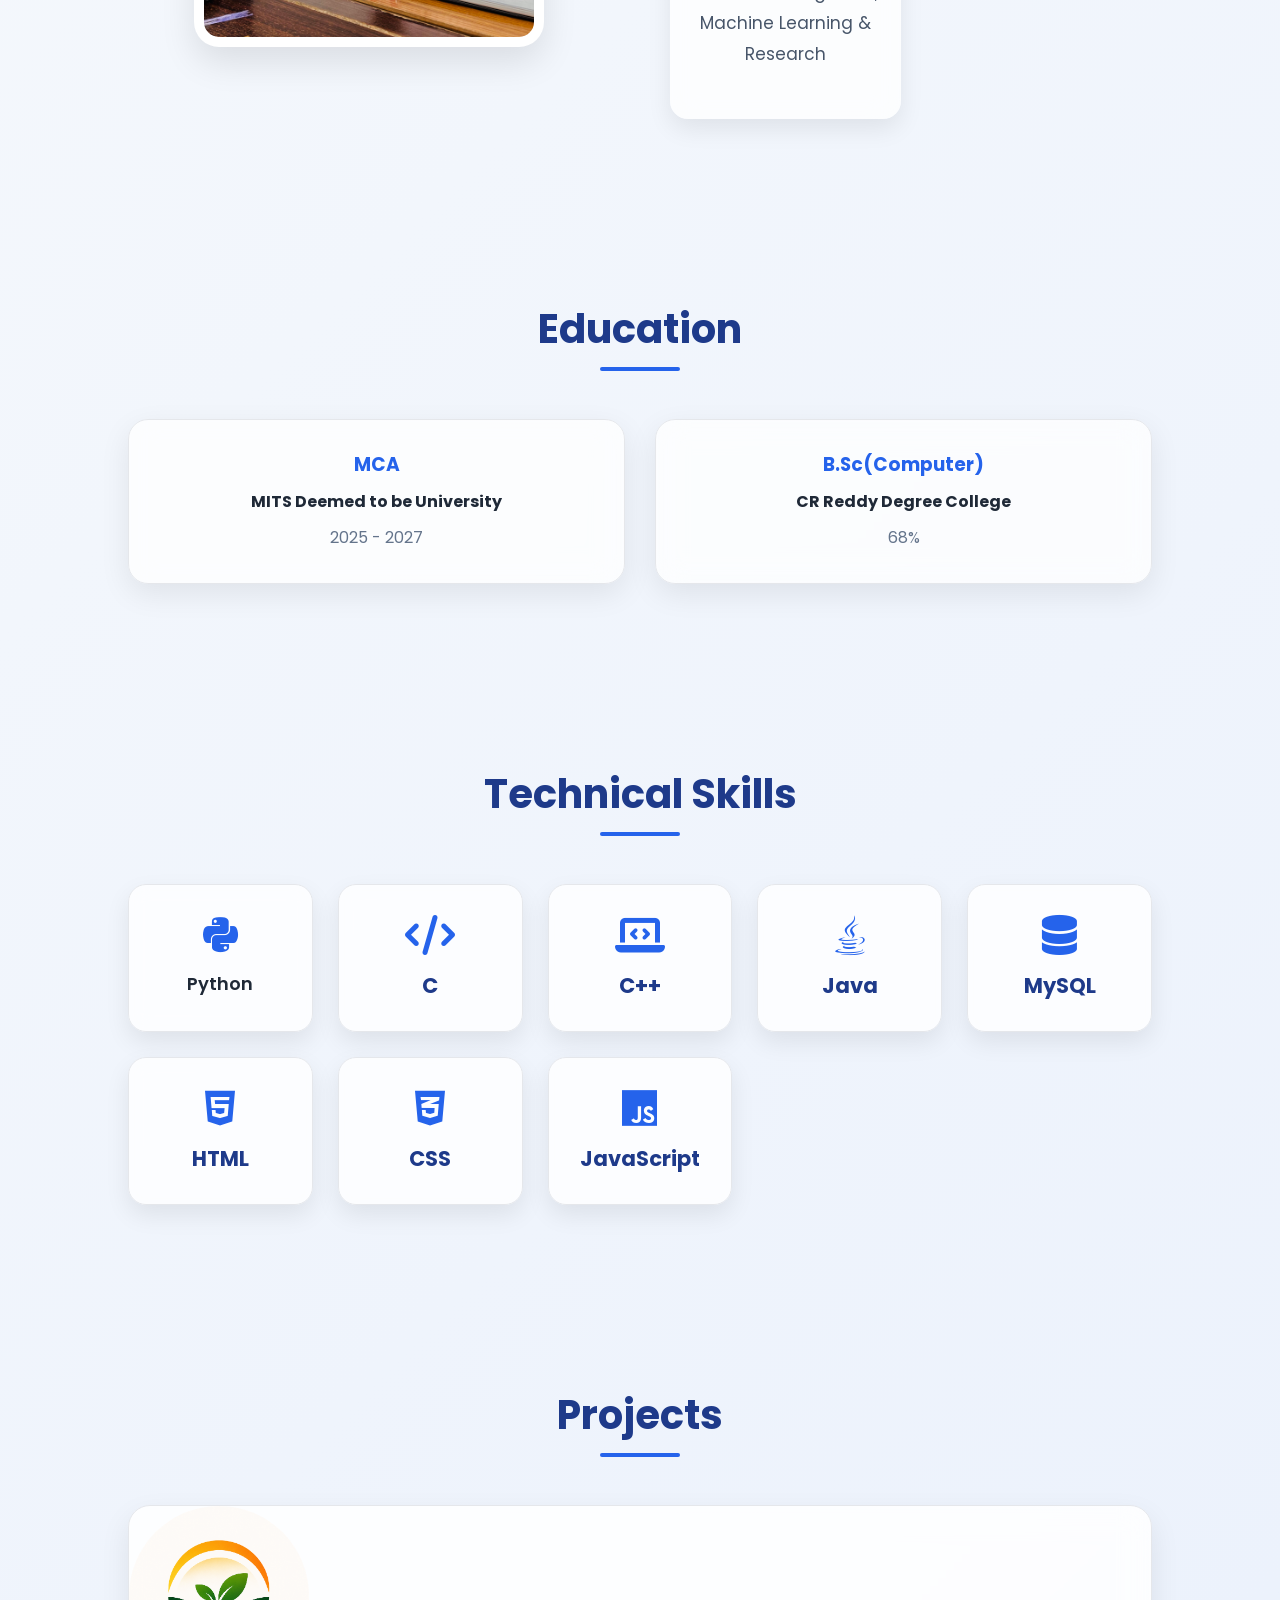
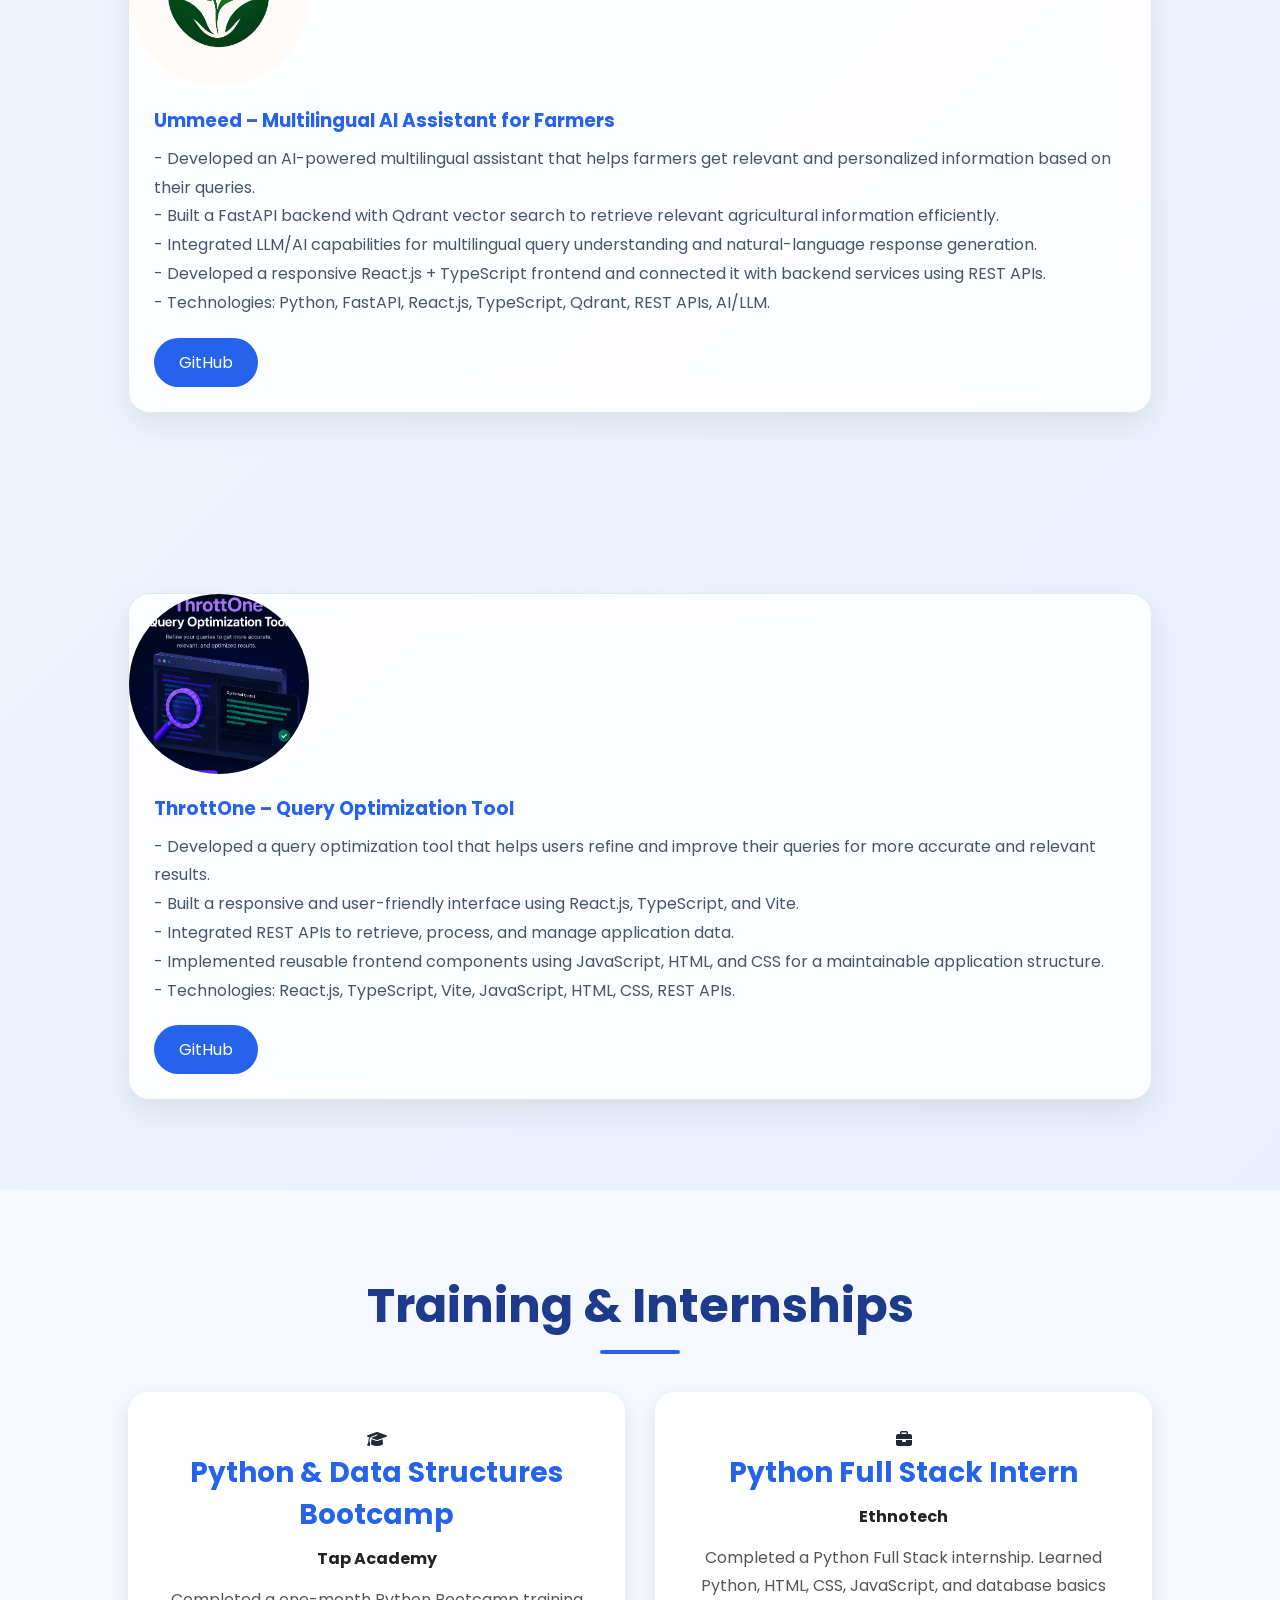
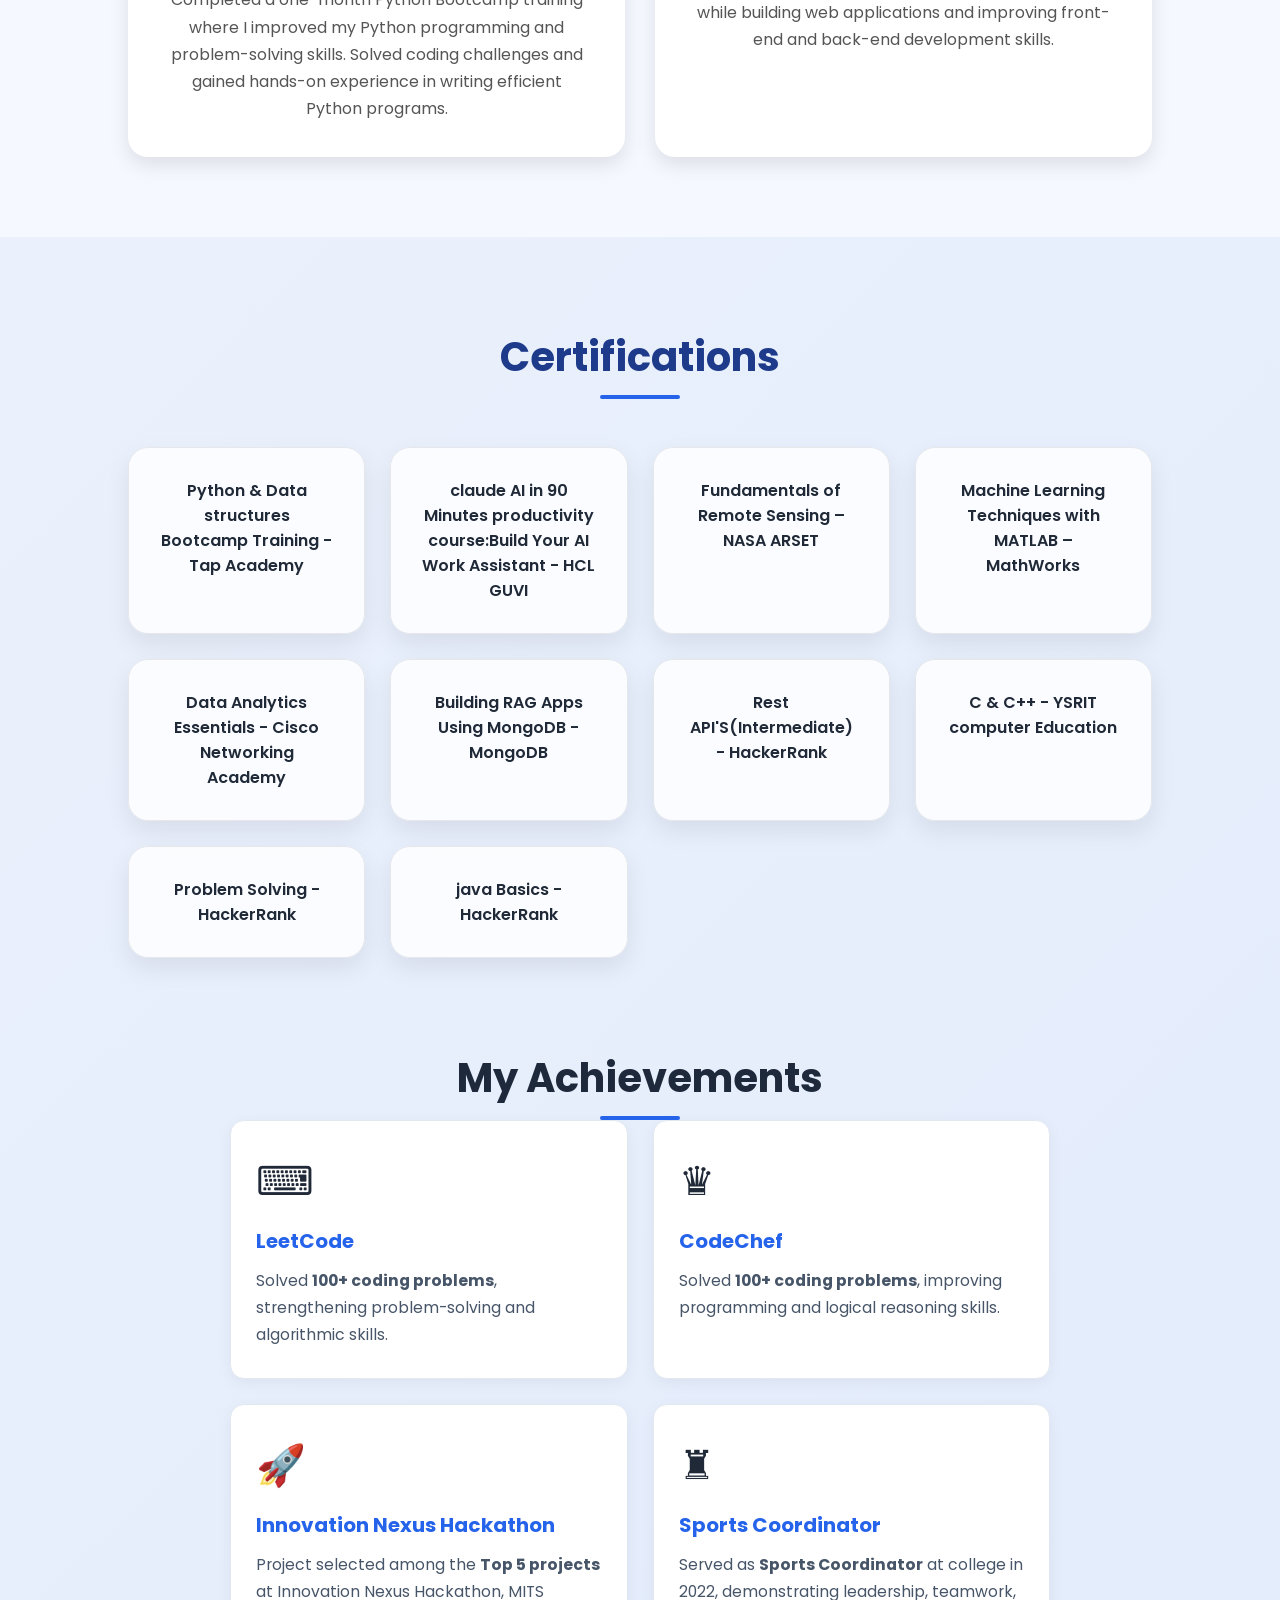
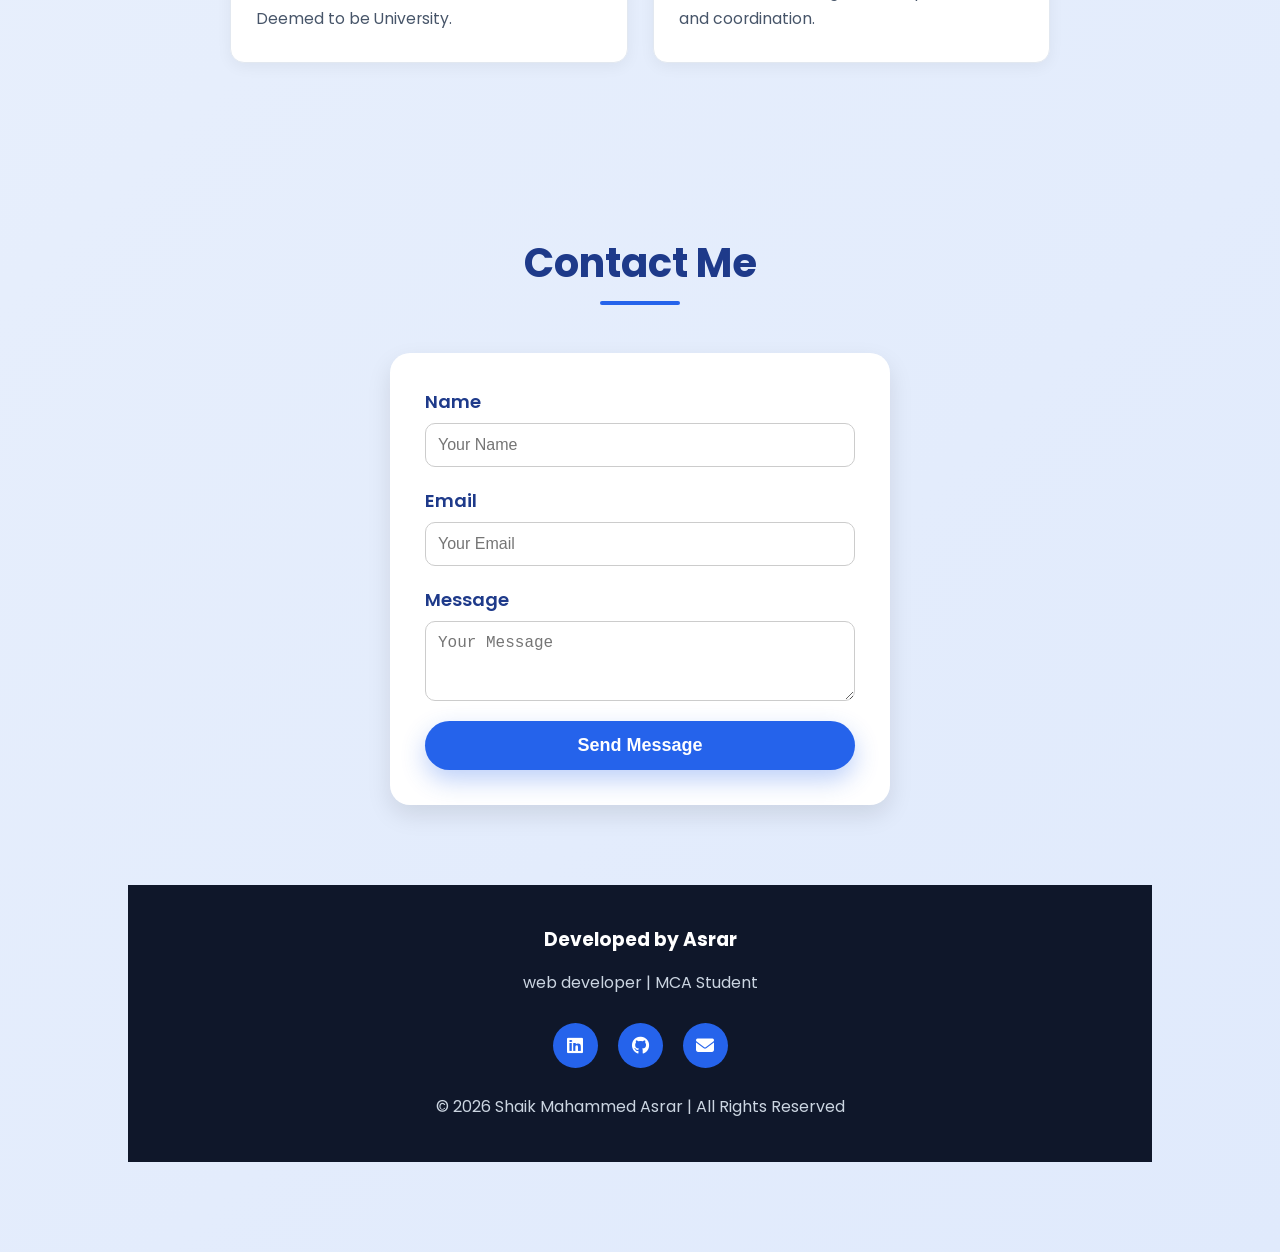
==== commit a23a9fc9: "Update index.html" ====
--- a/index.html
+++ b/index.html
@@ -393,6 +393,12 @@
 
 <div class="certificate-card">
 
+Rest API'S(Intermediate) - HackerRank
+    
+</div>
+
+<div class="certificate-card">
+
 C & C++ - YSRIT computer Education
 
 </div>
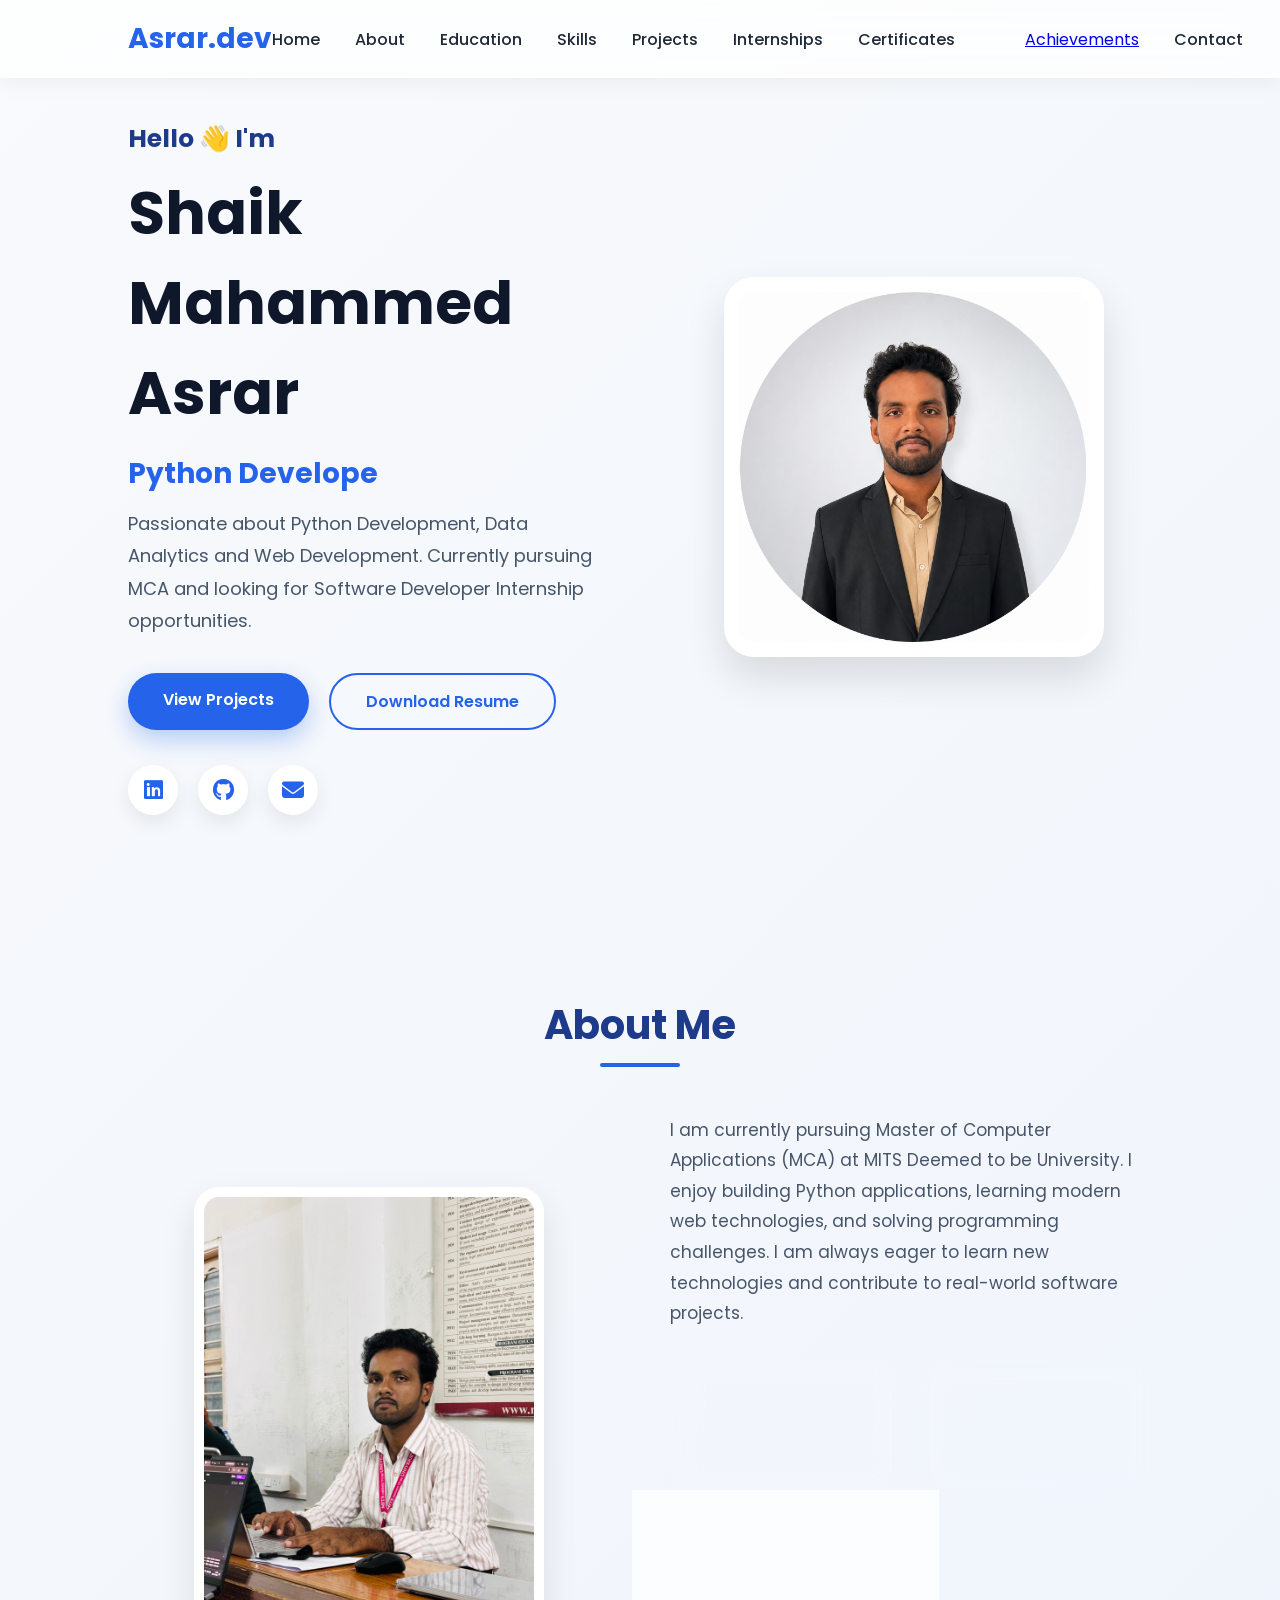
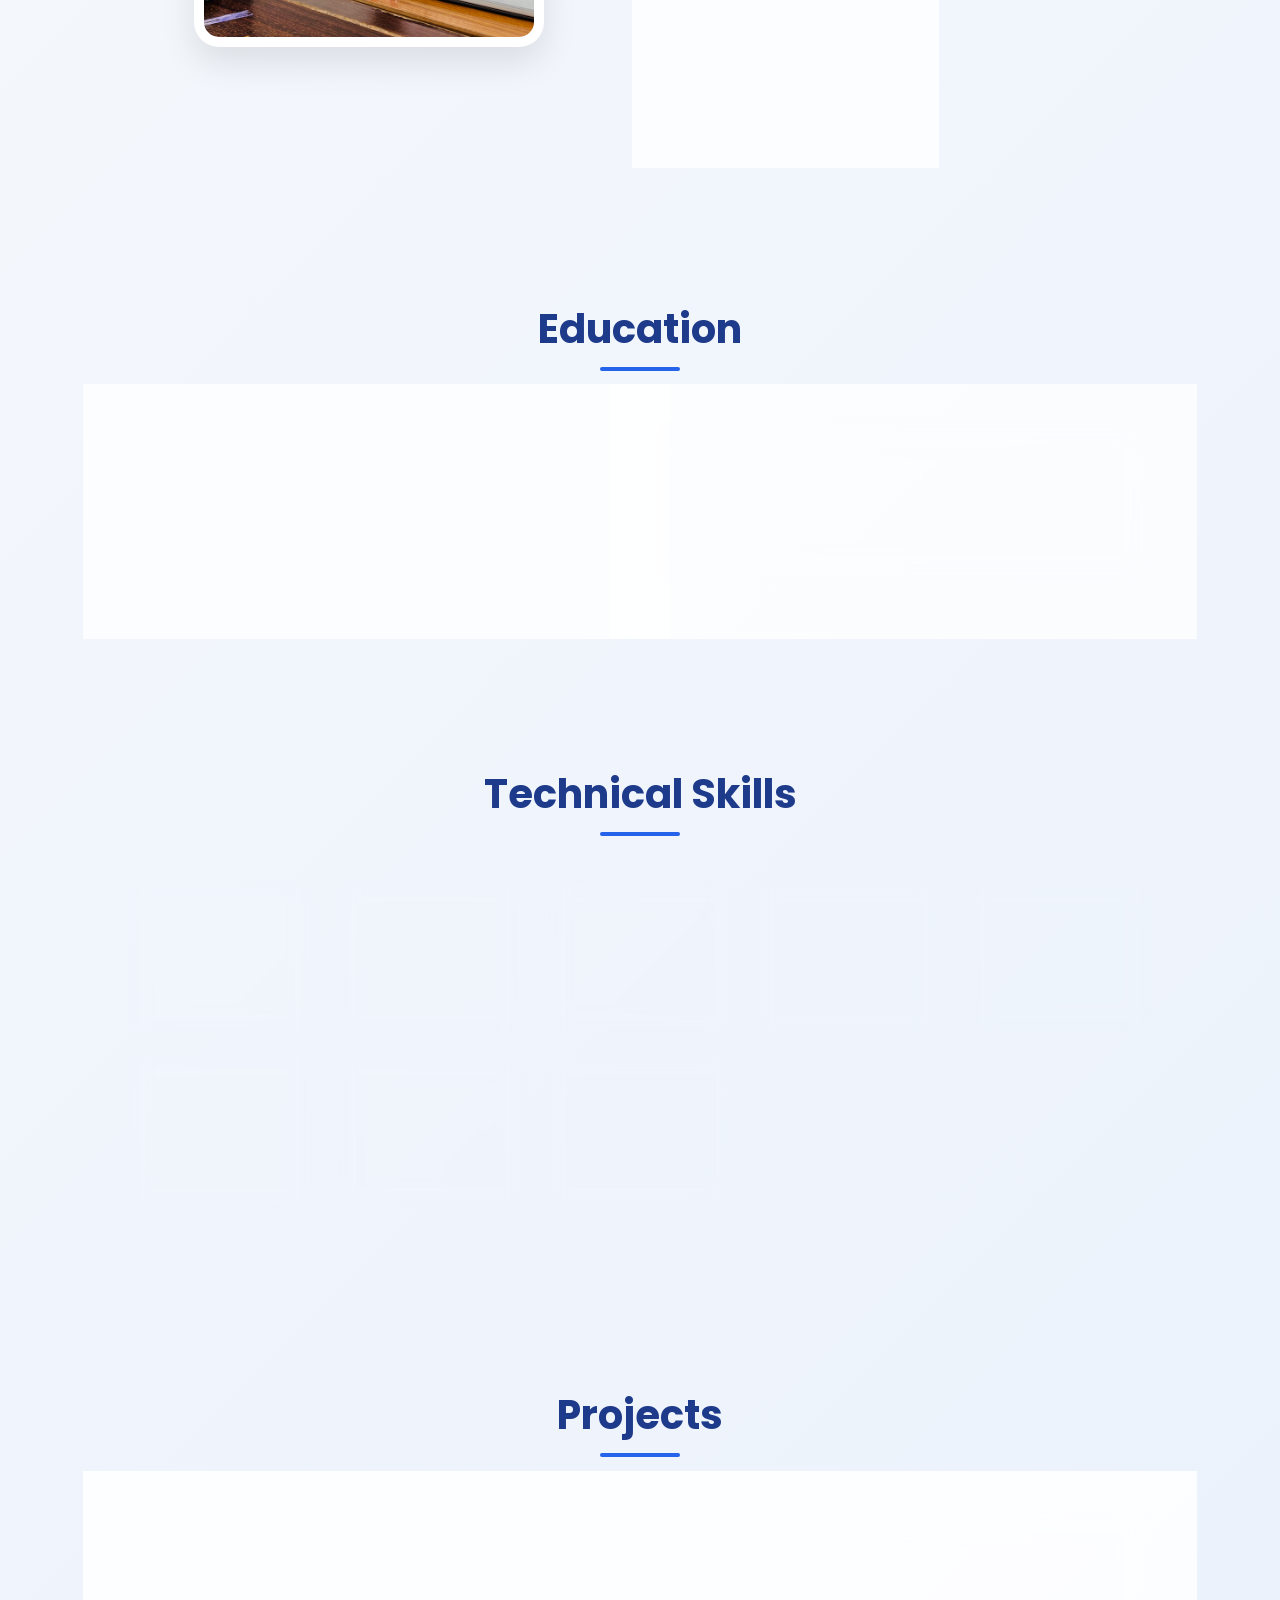
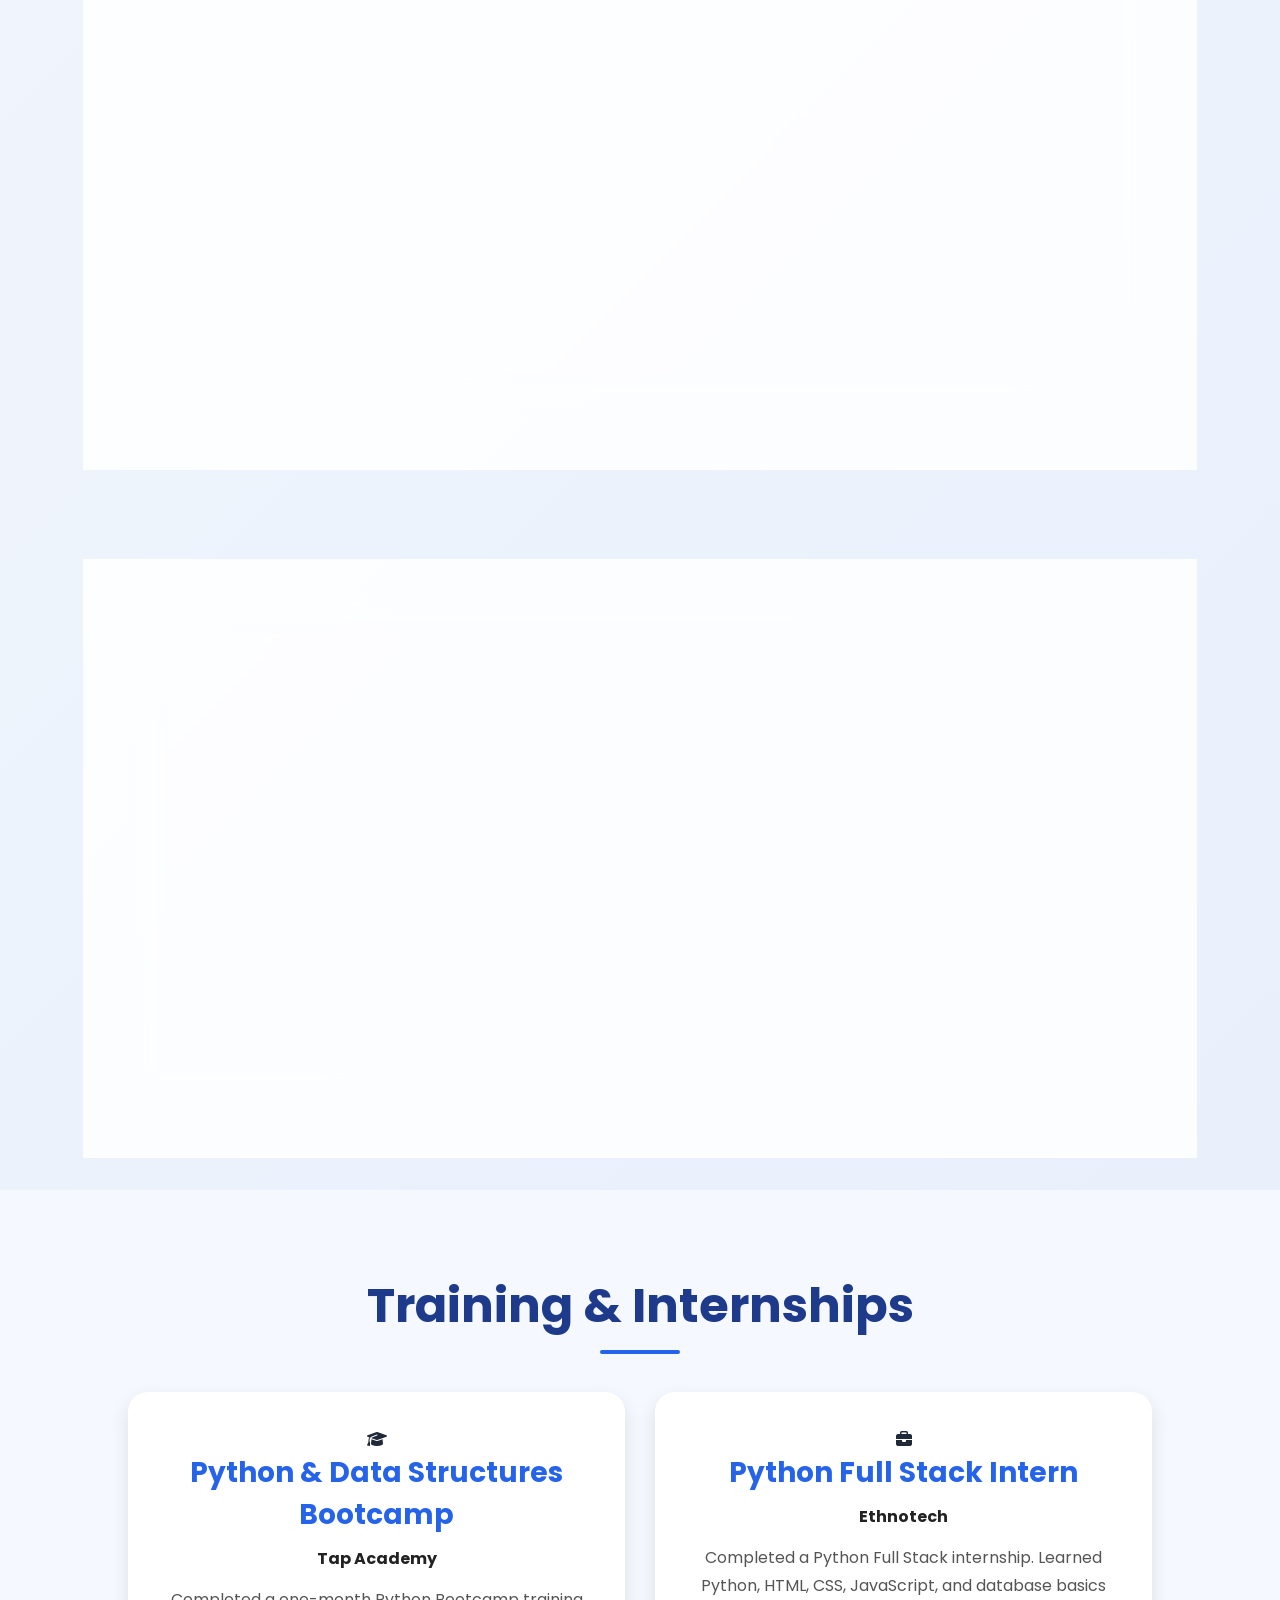
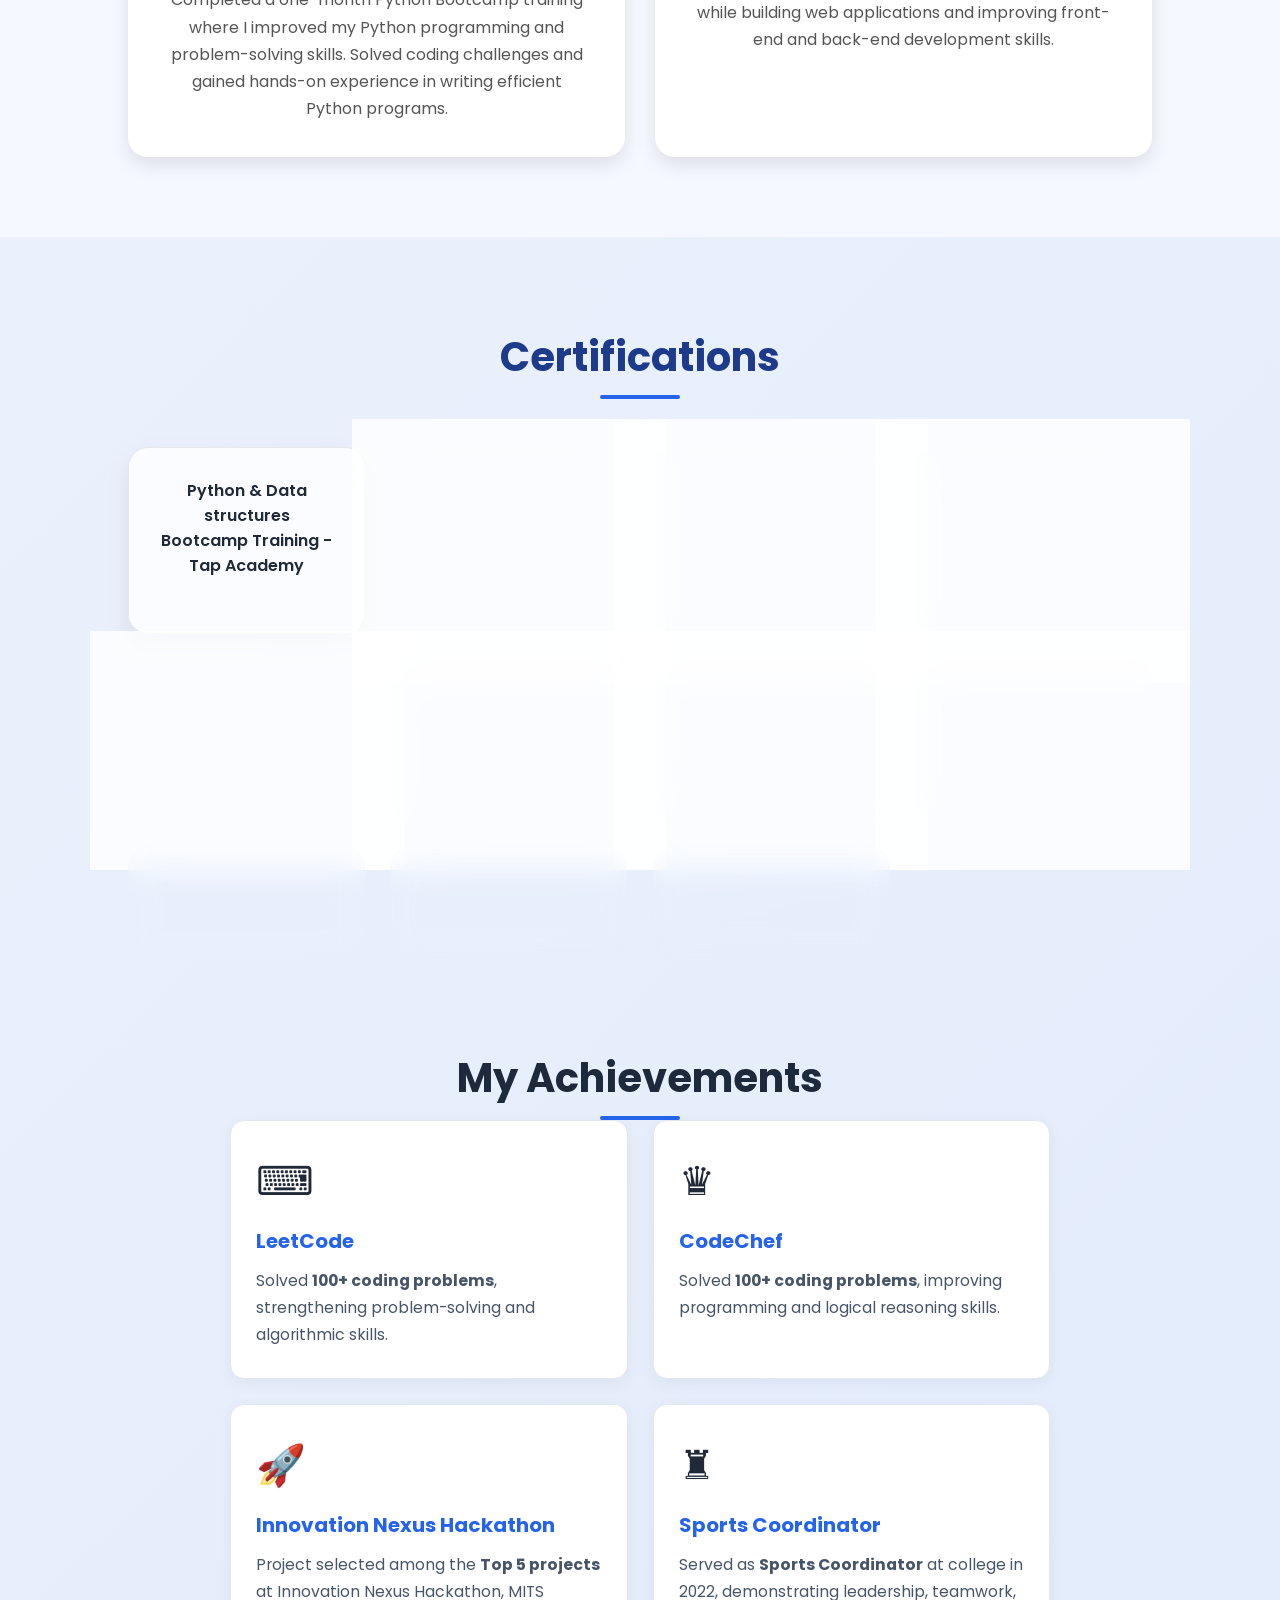
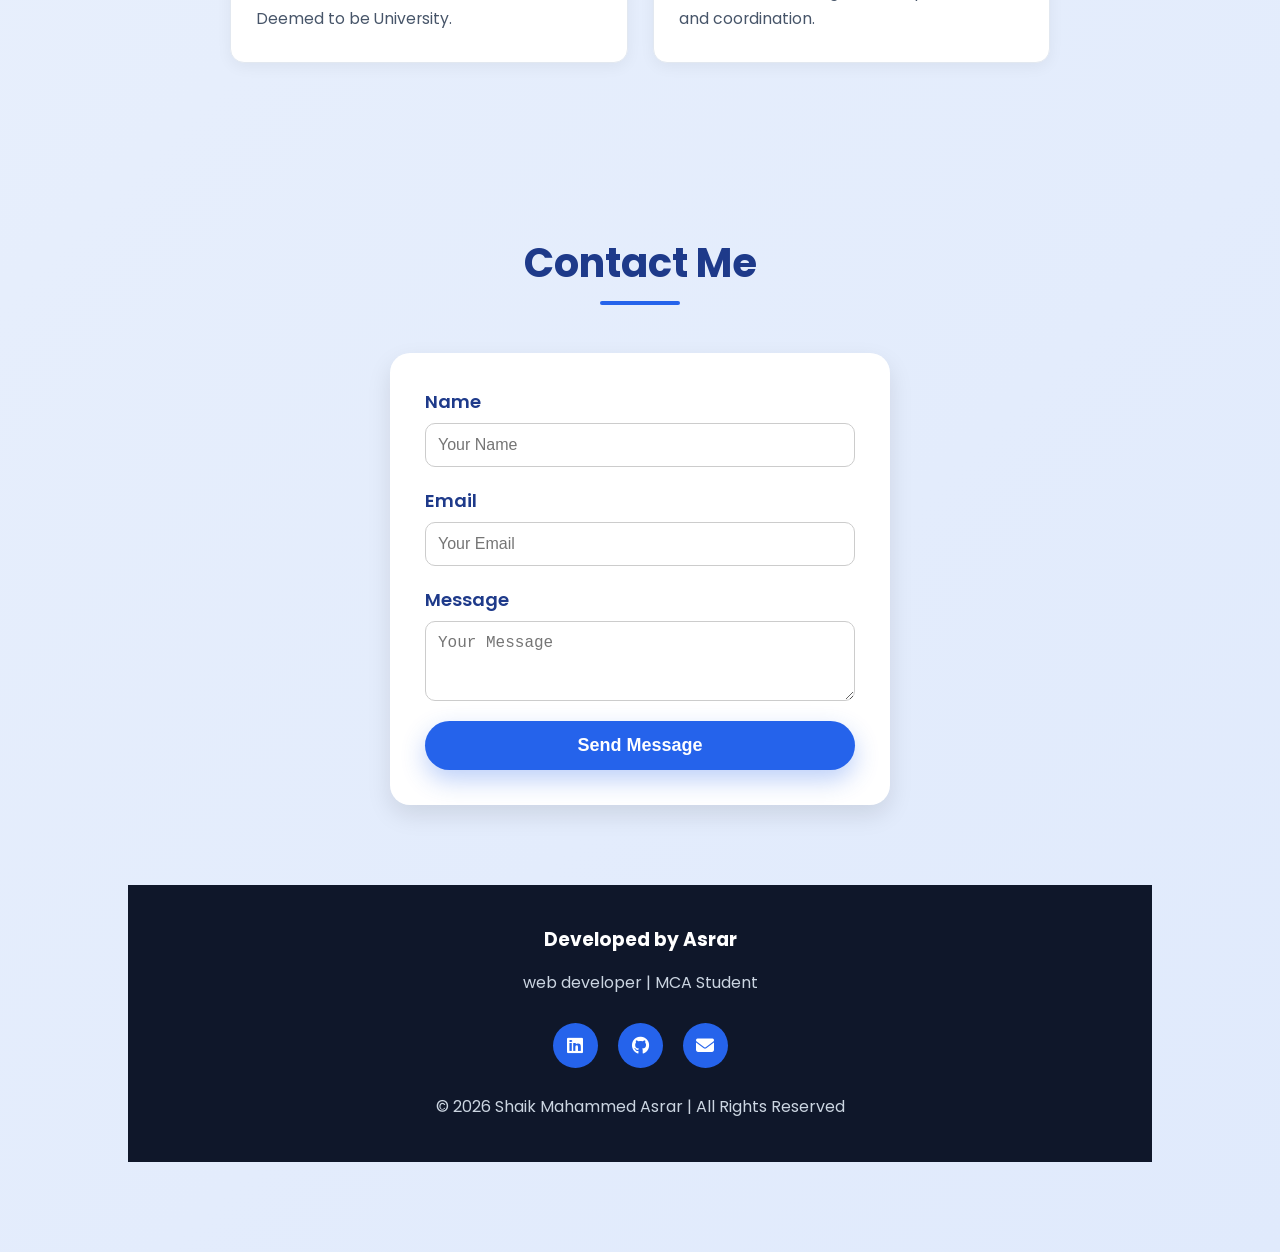
==== commit 62225a4e: "Update index.html" ====
--- a/index.html
+++ b/index.html
@@ -399,6 +399,12 @@
 
 <div class="certificate-card">
 
+Introduction to Cyber Security - Simplilearn
+    
+</div>
+
+<div class="certificate-card">
+
 C & C++ - YSRIT computer Education
 
 </div>
